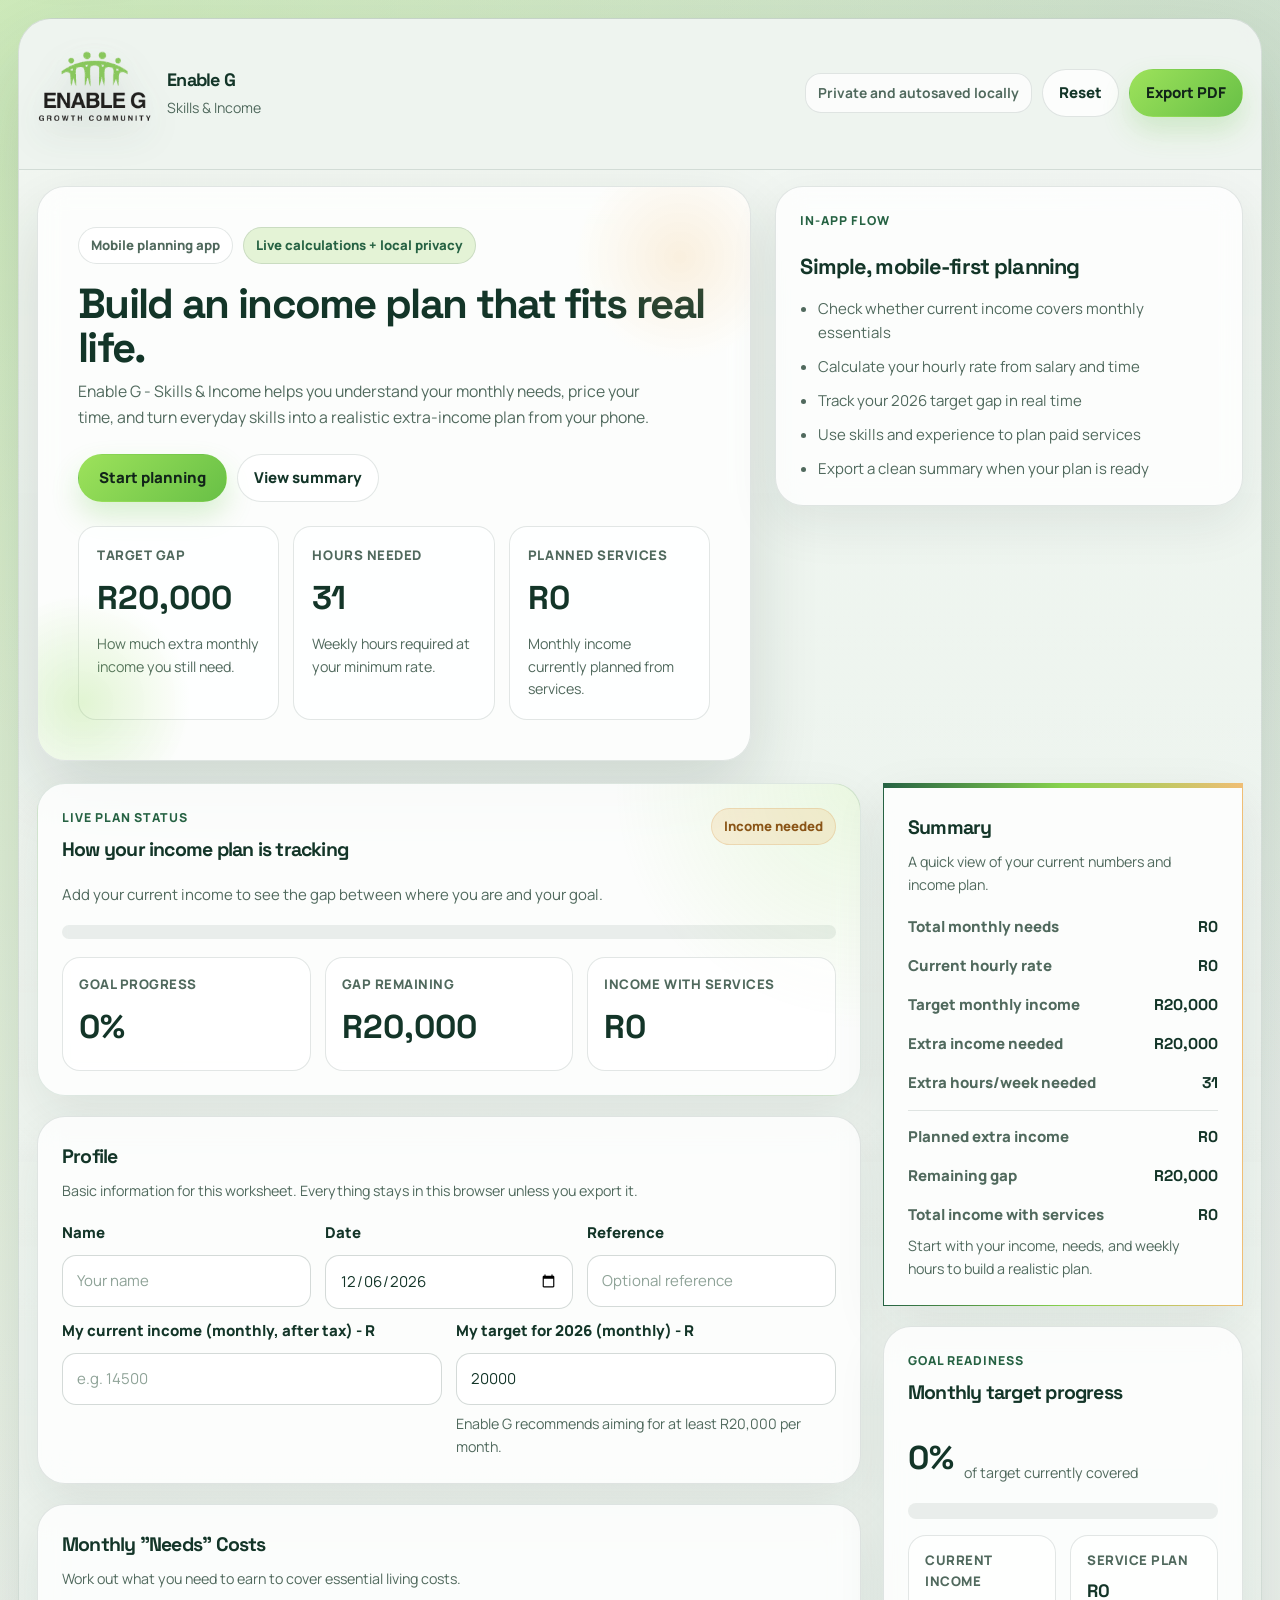
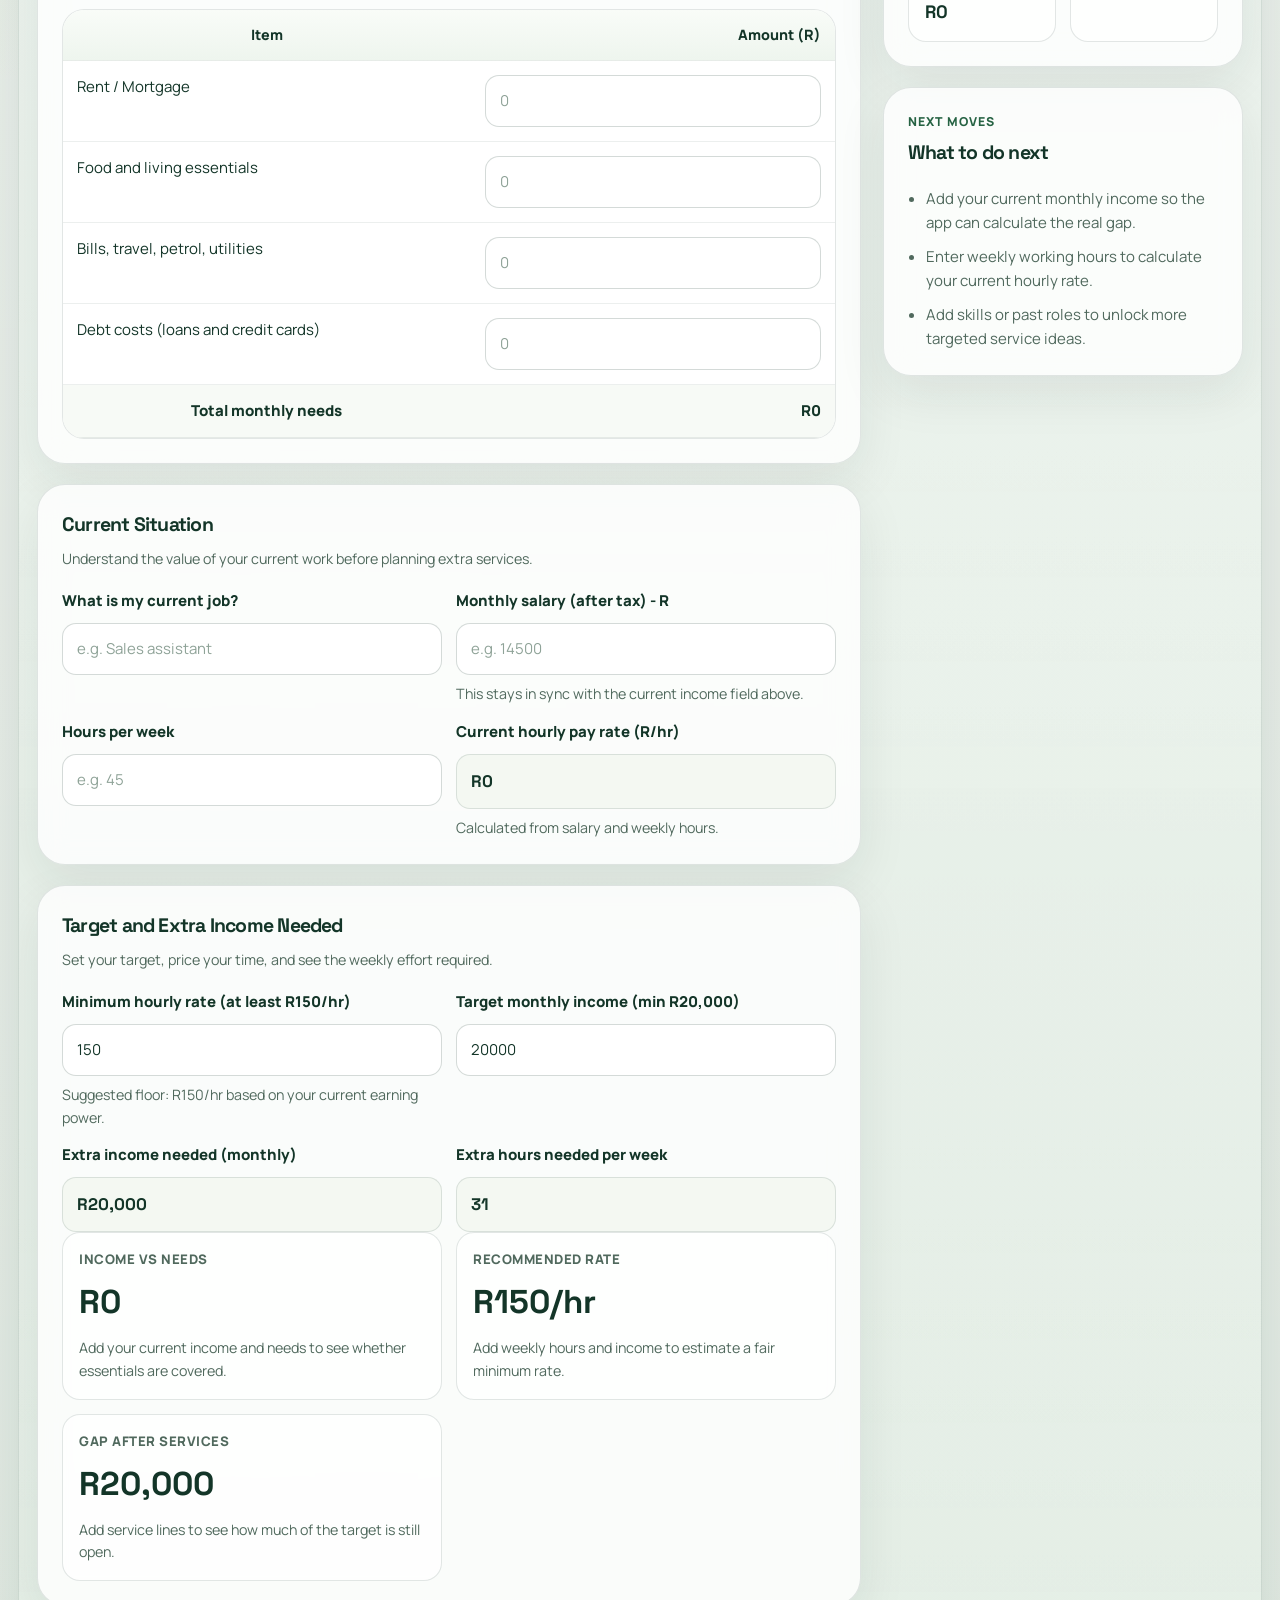
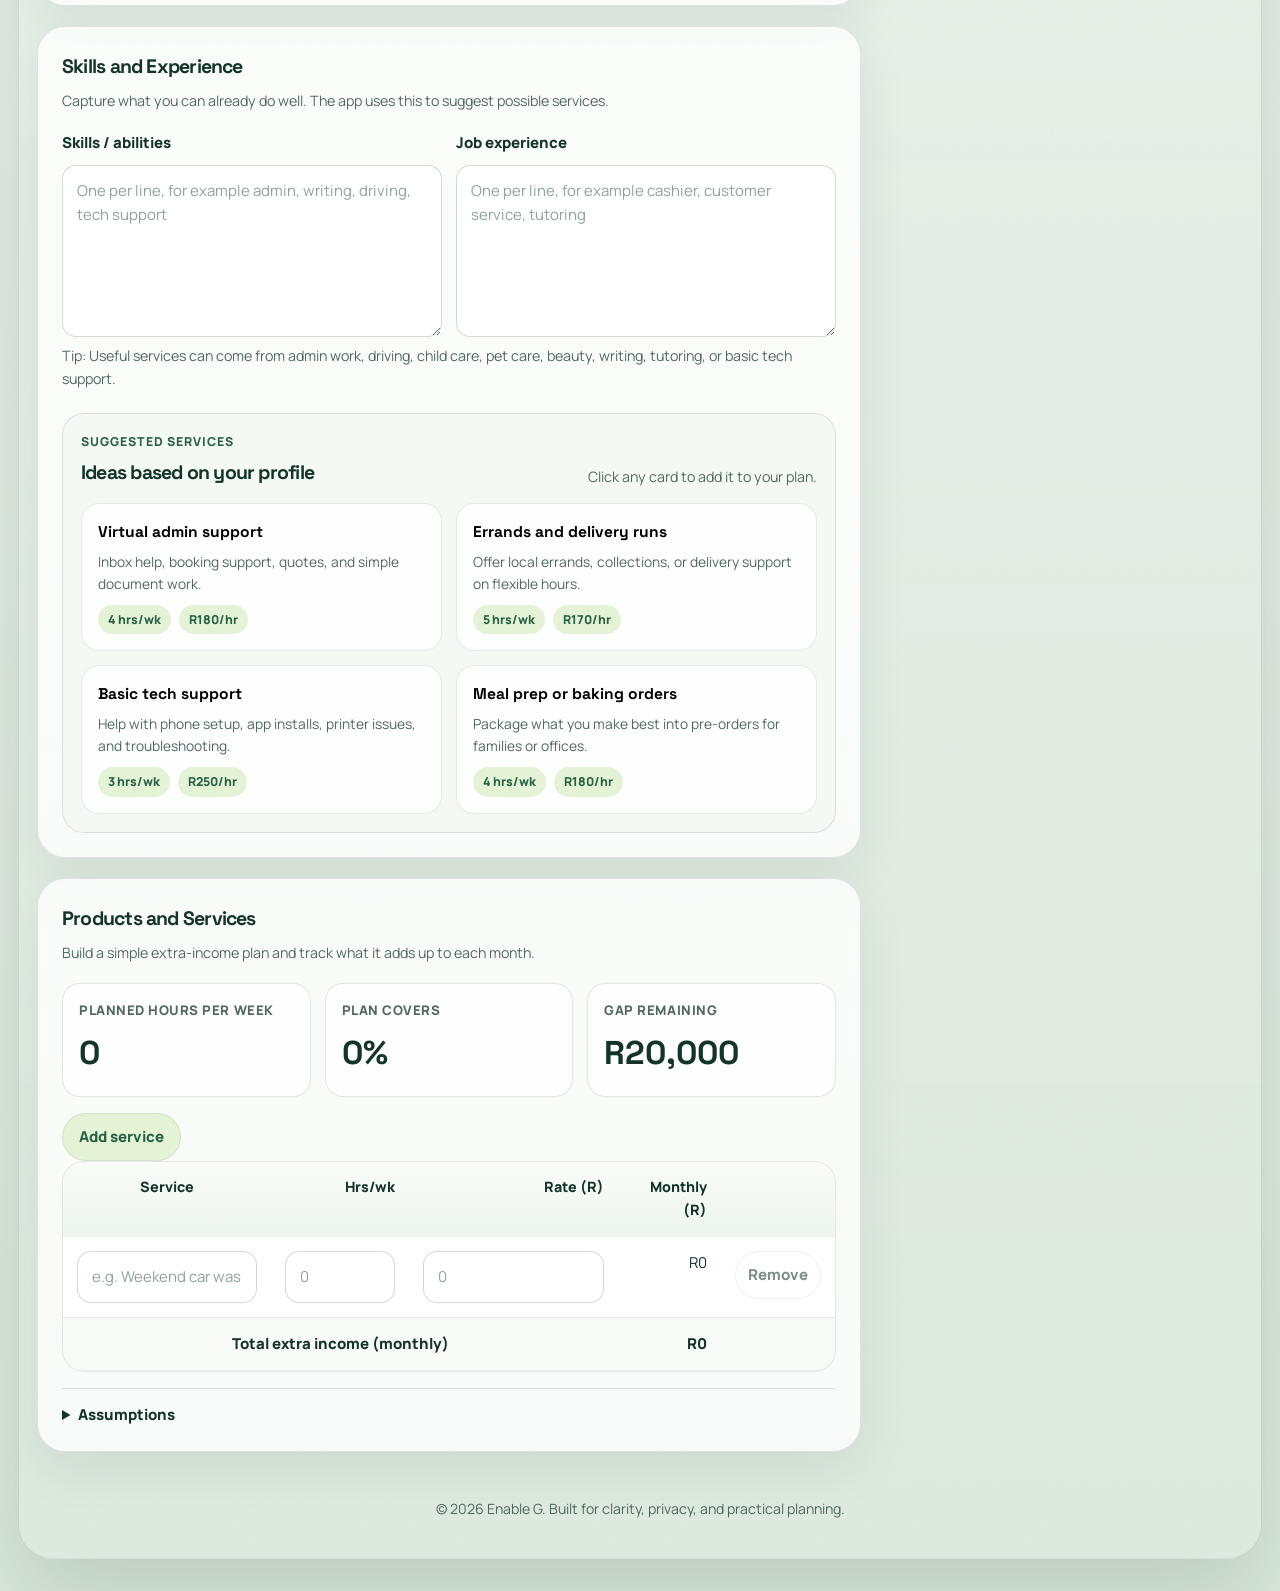
==== index.html @ 2ac9338a "Initial commit" ====
<!doctype html>
<html lang="en-ZA">
  <head>
    <meta charset="utf-8" />
    <meta
      name="viewport"
      content="width=device-width, initial-scale=1, viewport-fit=cover"
    />
    <title>Enable G | Skills & Income</title>
    <meta
      name="description"
      content="Map your monthly needs, price your time, and turn your skills into a practical income plan with Enable G."
    />
    <meta name="theme-color" content="#143928" />

    <link rel="preconnect" href="https://fonts.googleapis.com" />
    <link rel="preconnect" href="https://fonts.gstatic.com" crossorigin />
    <link
      href="https://fonts.googleapis.com/css2?family=Manrope:wght@400;500;600;700;800&family=Space+Grotesk:wght@500;700&display=swap"
      rel="stylesheet"
    />

    <link rel="stylesheet" href="styles.css" />
  </head>

  <body>
    <a class="skip-link" href="#main">Skip to content</a>

    <div class="app-shell">
      <header class="site-header" role="banner">
        <nav class="nav" aria-label="Primary">
          <div class="brand">
            <img
              class="brand-logo"
              src="assets/Logo.png"
              alt="Enable G logo"
              width="56"
              height="56"
              decoding="async"
            />

            <div class="brand-text">
              <div class="brand-name">Enable G</div>
              <div class="brand-tagline">Skills &amp; Income</div>
            </div>
          </div>

          <div class="nav-meta">
            <div class="nav-status" id="saveStatus">
              Private and autosaved locally
            </div>

            <div class="nav-actions">
              <button class="btn btn-ghost" type="button" id="btnReset">
                Reset
              </button>
              <button class="btn btn-primary" type="button" id="btnPrint">
                Export PDF
              </button>
            </div>
          </div>
        </nav>
      </header>

      <section class="hero" aria-labelledby="heroTitle">
        <div class="container">
          <div class="hero-inner">
            <div class="hero-card">
              <div class="hero-top">
                <span class="pill">Mobile planning app</span>
                <span class="pill pill-soft"
                  >Live calculations + local privacy</span
                >
              </div>

              <h1 id="heroTitle">Build an income plan that fits real life.</h1>
              <p class="hero-subtitle">
                Enable G - Skills &amp; Income helps you understand your monthly
                needs, price your time, and turn everyday skills into a
                realistic extra-income plan from your phone.
              </p>

              <div class="hero-actions">
                <a class="btn btn-primary btn-wide" href="#profileTitle">
                  Start planning
                </a>
                <a class="btn btn-ghost" href="#summaryTitle">View summary</a>
              </div>

              <div class="hero-stats" aria-label="Live plan summary">
                <article class="hero-stat">
                  <span class="stat-label">Target gap</span>
                  <output id="heroExtraIncome" class="stat-value">R0</output>
                  <p class="stat-note">
                    How much extra monthly income you still need.
                  </p>
                </article>

                <article class="hero-stat">
                  <span class="stat-label">Hours needed</span>
                  <output id="heroExtraHours" class="stat-value">0</output>
                  <p class="stat-note">
                    Weekly hours required at your minimum rate.
                  </p>
                </article>

                <article class="hero-stat">
                  <span class="stat-label">Planned services</span>
                  <output id="heroServices" class="stat-value">R0</output>
                  <p class="stat-note">
                    Monthly income currently planned from services.
                  </p>
                </article>
              </div>
            </div>

            <aside class="hero-side" aria-label="Enable G overview">
              <div class="side-card side-card-illustrated">
                <p class="eyebrow">In-app flow</p>
                <h2>Simple, mobile-first planning</h2>

                <ul class="side-list side-list-check">
                  <li>
                    Check whether current income covers monthly essentials
                  </li>
                  <li>Calculate your hourly rate from salary and time</li>
                  <li>Track your 2026 target gap in real time</li>
                  <li>Use skills and experience to plan paid services</li>
                  <li>Export a clean summary when your plan is ready</li>
                </ul>
              </div>
            </aside>
          </div>
        </div>
      </section>

      <main id="main" class="container">
        <div class="layout">
          <div class="content" aria-label="Calculator inputs">
            <section class="card status-card" aria-labelledby="planStatusTitle">
              <header class="card-header compact-header">
                <div>
                  <p class="eyebrow">Live plan status</p>
                  <h2 id="planStatusTitle">How your income plan is tracking</h2>
                </div>

                <span class="status-badge tone-neutral" id="planStatusBadge">
                  Setup needed
                </span>
              </header>

              <p class="status-copy" id="planStatusText">
                Add your income, target, and rate to unlock a full plan view.
              </p>

              <div class="meter" aria-hidden="true">
                <div class="meter-fill" id="goalMeterFill"></div>
              </div>

              <div class="status-grid">
                <article class="status-metric">
                  <span class="status-label">Goal progress</span>
                  <output id="goalProgressValue" class="status-value"
                    >0%</output
                  >
                </article>

                <article class="status-metric">
                  <span class="status-label">Gap remaining</span>
                  <output id="gapRemainingValue" class="status-value"
                    >R0</output
                  >
                </article>

                <article class="status-metric">
                  <span class="status-label">Income with services</span>
                  <output id="totalIncomeValue" class="status-value">R0</output>
                </article>
              </div>
            </section>

            <section class="card" aria-labelledby="profileTitle">
              <header class="card-header">
                <h2 id="profileTitle">Profile</h2>
                <p class="card-subtitle">
                  Basic information for this worksheet. Everything stays in this
                  browser unless you export it.
                </p>
              </header>

              <div class="grid-3">
                <div class="field">
                  <label for="name">Name</label>
                  <input
                    id="name"
                    name="name"
                    type="text"
                    autocomplete="name"
                    placeholder="Your name"
                  />
                </div>

                <div class="field">
                  <label for="date">Date</label>
                  <input id="date" name="date" type="date" />
                </div>

                <div class="field">
                  <label for="reference">Reference</label>
                  <input
                    id="reference"
                    name="reference"
                    type="text"
                    placeholder="Optional reference"
                  />
                </div>
              </div>

              <div class="grid-2">
                <div class="field">
                  <label for="currentMonthlyIncome">
                    My current income (monthly, after tax) - R
                  </label>
                  <input
                    id="currentMonthlyIncome"
                    name="currentMonthlyIncome"
                    type="number"
                    inputmode="decimal"
                    min="0"
                    step="1"
                    placeholder="e.g. 14500"
                  />
                </div>

                <div class="field">
                  <label for="targetMonthlyIncome">
                    My target for 2026 (monthly) - R
                  </label>
                  <input
                    id="targetMonthlyIncome"
                    name="targetMonthlyIncome"
                    type="number"
                    inputmode="decimal"
                    min="0"
                    step="1"
                    placeholder="20000"
                    value="20000"
                  />
                  <p class="hint" id="targetHint">
                    Enable G recommends aiming for at least R20,000 per month.
                  </p>
                </div>
              </div>
            </section>

            <section class="card" aria-labelledby="needsTitle">
              <header class="card-header">
                <h2 id="needsTitle">Monthly "Needs" Costs</h2>
                <p class="card-subtitle">
                  Work out what you need to earn to cover essential living
                  costs.
                </p>
              </header>

              <div
                class="table-wrap"
                role="region"
                aria-label="Needs costs table"
                tabindex="0"
              >
                <table class="data-table">
                  <thead>
                    <tr>
                      <th scope="col">Item</th>
                      <th scope="col" class="right">Amount (R)</th>
                    </tr>
                  </thead>

                  <tbody>
                    <tr>
                      <td>Rent / Mortgage</td>
                      <td class="right">
                        <input
                          id="needRent"
                          type="number"
                          inputmode="decimal"
                          min="0"
                          step="1"
                          placeholder="0"
                        />
                      </td>
                    </tr>
                    <tr>
                      <td>Food and living essentials</td>
                      <td class="right">
                        <input
                          id="needFood"
                          type="number"
                          inputmode="decimal"
                          min="0"
                          step="1"
                          placeholder="0"
                        />
                      </td>
                    </tr>
                    <tr>
                      <td>Bills, travel, petrol, utilities</td>
                      <td class="right">
                        <input
                          id="needBills"
                          type="number"
                          inputmode="decimal"
                          min="0"
                          step="1"
                          placeholder="0"
                        />
                      </td>
                    </tr>
                    <tr>
                      <td>Debt costs (loans and credit cards)</td>
                      <td class="right">
                        <input
                          id="needDebt"
                          type="number"
                          inputmode="decimal"
                          min="0"
                          step="1"
                          placeholder="0"
                        />
                      </td>
                    </tr>
                  </tbody>

                  <tfoot>
                    <tr>
                      <th scope="row">Total monthly needs</th>
                      <td class="right">
                        <output id="needsTotal" aria-live="polite">R0</output>
                      </td>
                    </tr>
                  </tfoot>
                </table>
              </div>
            </section>

            <section class="card" aria-labelledby="currentTitle">
              <header class="card-header">
                <h2 id="currentTitle">Current Situation</h2>
                <p class="card-subtitle">
                  Understand the value of your current work before planning
                  extra services.
                </p>
              </header>

              <div class="grid-2">
                <div class="field">
                  <label for="currentJob">What is my current job?</label>
                  <input
                    id="currentJob"
                    type="text"
                    placeholder="e.g. Sales assistant"
                  />
                </div>

                <div class="field">
                  <label for="salaryAfterTax"
                    >Monthly salary (after tax) - R</label
                  >
                  <input
                    id="salaryAfterTax"
                    type="number"
                    inputmode="decimal"
                    min="0"
                    step="1"
                    placeholder="e.g. 14500"
                  />
                  <p class="hint" id="incomeSyncHint">
                    This stays in sync with the current income field above.
                  </p>
                </div>

                <div class="field">
                  <label for="hoursPerWeek">Hours per week</label>
                  <input
                    id="hoursPerWeek"
                    type="number"
                    inputmode="decimal"
                    min="0"
                    max="100"
                    step="1"
                    placeholder="e.g. 45"
                  />
                </div>

                <div class="field">
                  <label>Current hourly pay rate (R/hr)</label>
                  <output
                    id="currentHourlyRate"
                    class="output"
                    aria-live="polite"
                  >
                    R0
                  </output>
                  <p class="hint">Calculated from salary and weekly hours.</p>
                </div>
              </div>
            </section>

            <section class="card" aria-labelledby="targetTitle">
              <header class="card-header">
                <h2 id="targetTitle">Target and Extra Income Needed</h2>
                <p class="card-subtitle">
                  Set your target, price your time, and see the weekly effort
                  required.
                </p>
              </header>

              <div class="grid-2">
                <div class="field">
                  <label for="minHourlyRate"
                    >Minimum hourly rate (at least R150/hr)</label
                  >
                  <input
                    id="minHourlyRate"
                    type="number"
                    inputmode="decimal"
                    min="0"
                    step="1"
                    placeholder="150"
                    value="150"
                  />
                  <p class="hint" id="minRateHint">
                    Guideline: do not price below R150/hr.
                  </p>
                </div>

                <div class="field">
                  <label for="targetMonthly"
                    >Target monthly income (min R20,000)</label
                  >
                  <input
                    id="targetMonthly"
                    type="number"
                    inputmode="decimal"
                    min="0"
                    step="1"
                    placeholder="20000"
                    value="20000"
                  />
                </div>

                <div class="field">
                  <label>Extra income needed (monthly)</label>
                  <output
                    id="extraIncomeNeeded"
                    class="output"
                    aria-live="polite"
                  >
                    R0
                  </output>
                </div>

                <div class="field">
                  <label>Extra hours needed per week</label>
                  <output
                    id="extraHoursPerWeek"
                    class="output"
                    aria-live="polite"
                  >
                    0
                  </output>
                </div>
              </div>

              <div class="insight-grid" aria-label="Planning insights">
                <article class="insight-card">
                  <span class="insight-label">Income vs needs</span>
                  <output id="needsCoverage" class="insight-value">R0</output>
                  <p class="insight-copy" id="needsCoverageText">
                    Add your current income and needs to see whether essentials
                    are covered.
                  </p>
                </article>

                <article class="insight-card">
                  <span class="insight-label">Recommended rate</span>
                  <output id="recommendedRate" class="insight-value"
                    >R150/hr</output
                  >
                  <p class="insight-copy" id="rateGuidanceText">
                    Your current hourly rate helps you choose a fair minimum.
                  </p>
                </article>

                <article class="insight-card">
                  <span class="insight-label">Gap after services</span>
                  <output id="remainingGapInline" class="insight-value"
                    >R0</output
                  >
                  <p class="insight-copy" id="remainingGapText">
                    Add service lines to see how much of the target is still
                    open.
                  </p>
                </article>
              </div>
            </section>

            <section class="card" aria-labelledby="skillsTitle">
              <header class="card-header">
                <h2 id="skillsTitle">Skills and Experience</h2>
                <p class="card-subtitle">
                  Capture what you can already do well. The app uses this to
                  suggest possible services.
                </p>
              </header>

              <div class="skills-grid">
                <div class="field">
                  <label for="skillsList">Skills / abilities</label>
                  <textarea
                    id="skillsList"
                    rows="6"
                    placeholder="One per line, for example admin, writing, driving, tech support"
                  ></textarea>
                </div>

                <div class="field">
                  <label for="experienceList">Job experience</label>
                  <textarea
                    id="experienceList"
                    rows="6"
                    placeholder="One per line, for example cashier, customer service, tutoring"
                  ></textarea>
                </div>
              </div>

              <p class="tip">
                Tip: Useful services can come from admin work, driving, child
                care, pet care, beauty, writing, tutoring, or basic tech
                support.
              </p>

              <div class="ideas-panel" aria-labelledby="ideasTitle">
                <div class="ideas-header">
                  <div>
                    <p class="eyebrow">Suggested services</p>
                    <h3 id="ideasTitle">Ideas based on your profile</h3>
                  </div>
                  <p class="hint">Click any card to add it to your plan.</p>
                </div>

                <div class="idea-grid" id="serviceIdeas"></div>
                <p class="empty-state" id="serviceIdeasEmpty">
                  Add a few skills or past roles to unlock tailored suggestions.
                </p>
              </div>
            </section>

            <section class="card" aria-labelledby="servicesTitle">
              <header class="card-header">
                <h2 id="servicesTitle">Products and Services</h2>
                <p class="card-subtitle">
                  Build a simple extra-income plan and track what it adds up to
                  each month.
                </p>
              </header>

              <div class="services-overview" aria-label="Services overview">
                <article class="service-summary">
                  <span class="service-summary-label"
                    >Planned hours per week</span
                  >
                  <output
                    id="servicesHoursPlanned"
                    class="service-summary-value"
                  >
                    0
                  </output>
                </article>

                <article class="service-summary">
                  <span class="service-summary-label">Plan covers</span>
                  <output id="servicesCoverage" class="service-summary-value">
                    0%
                  </output>
                </article>

                <article class="service-summary">
                  <span class="service-summary-label">Gap remaining</span>
                  <output id="remainingGap" class="service-summary-value">
                    R0
                  </output>
                </article>
              </div>

              <div class="card-actions">
                <button
                  class="btn btn-secondary"
                  type="button"
                  id="btnAddServiceRow"
                >
                  Add service
                </button>
              </div>

              <div
                class="table-wrap"
                role="region"
                aria-label="Services table"
                tabindex="0"
              >
                <table class="data-table" id="servicesTable">
                  <thead>
                    <tr>
                      <th scope="col">Service</th>
                      <th scope="col" class="right">Hrs/wk</th>
                      <th scope="col" class="right">Rate (R)</th>
                      <th scope="col" class="right">Monthly (R)</th>
                      <th scope="col" class="right">
                        <span class="sr-only">Actions</span>
                      </th>
                    </tr>
                  </thead>

                  <tbody id="servicesTbody">
                    <tr class="service-row" data-index="0">
                      <td>
                        <label class="sr-only" for="svcDesc0"
                          >Service description</label
                        >
                        <input
                          id="svcDesc0"
                          type="text"
                          placeholder="e.g. Weekend car wash service"
                        />
                      </td>
                      <td class="right">
                        <label class="sr-only" for="svcHours0"
                          >Hours per week</label
                        >
                        <input
                          id="svcHours0"
                          type="number"
                          inputmode="decimal"
                          min="0"
                          max="100"
                          step="1"
                          placeholder="0"
                        />
                      </td>
                      <td class="right">
                        <label class="sr-only" for="svcRate0"
                          >Hourly rate</label
                        >
                        <input
                          id="svcRate0"
                          type="number"
                          inputmode="decimal"
                          min="0"
                          step="1"
                          placeholder="0"
                        />
                      </td>
                      <td class="right">
                        <output id="svcMonthly0" aria-live="polite">R0</output>
                      </td>
                      <td class="right">
                        <button
                          class="btn btn-ghost btn-remove"
                          type="button"
                          data-action="remove-service"
                          disabled
                          aria-disabled="true"
                        >
                          Remove
                        </button>
                      </td>
                    </tr>
                  </tbody>

                  <tfoot>
                    <tr>
                      <th scope="row" colspan="3">
                        Total extra income (monthly)
                      </th>
                      <td class="right">
                        <output id="servicesTotal" aria-live="polite"
                          >R0</output
                        >
                      </td>
                      <td></td>
                    </tr>
                  </tfoot>
                </table>
              </div>

              <details class="assumptions">
                <summary>Assumptions</summary>
                <ul>
                  <li>Weeks per month: <strong>52 / 12</strong> (~4.33)</li>
                  <li>
                    Monthly totals use hours per week x rate x weeks per month.
                  </li>
                  <li>
                    The remaining gap updates against your target in real time.
                  </li>
                </ul>
              </details>
            </section>
          </div>

          <aside class="summary" aria-label="Summary">
            <section class="card summary-card" aria-labelledby="summaryTitle">
              <header class="card-header">
                <h2 id="summaryTitle">Summary</h2>
                <p class="card-subtitle">
                  A quick view of your current numbers and income plan.
                </p>
              </header>

              <dl class="summary-list">
                <div>
                  <dt>Total monthly needs</dt>
                  <dd><output id="sumNeeds">R0</output></dd>
                </div>
                <div>
                  <dt>Current hourly rate</dt>
                  <dd><output id="sumHourly">R0</output></dd>
                </div>
                <div>
                  <dt>Target monthly income</dt>
                  <dd><output id="sumTarget">R20,000</output></dd>
                </div>
                <div>
                  <dt>Extra income needed</dt>
                  <dd><output id="sumExtraIncome">R0</output></dd>
                </div>
                <div>
                  <dt>Extra hours/week needed</dt>
                  <dd><output id="sumExtraHours">0</output></dd>
                </div>
                <div class="divider" aria-hidden="true"></div>
                <div>
                  <dt>Planned extra income</dt>
                  <dd><output id="sumServices">R0</output></dd>
                </div>
                <div>
                  <dt>Remaining gap</dt>
                  <dd><output id="sumRemainingGap">R0</output></dd>
                </div>
                <div>
                  <dt>Total income with services</dt>
                  <dd><output id="sumIncomeWithServices">R0</output></dd>
                </div>
              </dl>

              <p class="summary-message" id="summaryPlanMessage">
                Start with your income, needs, and weekly hours to build a
                realistic plan.
              </p>
            </section>

            <section class="card progress-card" aria-labelledby="goalCardTitle">
              <header class="card-header">
                <p class="eyebrow">Goal readiness</p>
                <h2 id="goalCardTitle">Monthly target progress</h2>
              </header>

              <div class="progress-head">
                <output id="summaryGoalPercent" class="progress-percent"
                  >0%</output
                >
                <span class="progress-caption"
                  >of target currently covered</span
                >
              </div>

              <div class="meter meter-strong" aria-hidden="true">
                <div class="meter-fill" id="summaryGoalFill"></div>
              </div>

              <div class="progress-split">
                <div>
                  <span class="progress-label">Current income</span>
                  <output id="summaryCurrentIncome">R0</output>
                </div>
                <div>
                  <span class="progress-label">Service plan</span>
                  <output id="summaryServicePlan">R0</output>
                </div>
              </div>
            </section>

            <section class="card action-card" aria-labelledby="actionTitle">
              <header class="card-header">
                <p class="eyebrow">Next moves</p>
                <h2 id="actionTitle">What to do next</h2>
              </header>

              <ul class="action-list" id="nextStepsList">
                <li>Add your current monthly income and target.</li>
                <li>Enter your weekly hours to calculate your hourly rate.</li>
                <li>List your skills to unlock service suggestions.</li>
              </ul>
            </section>
          </aside>
        </div>
      </main>

      <footer class="site-footer">
        <p>
          &copy; <span id="year"></span> Enable G. Built for clarity, privacy,
          and practical planning.
        </p>
      </footer>
    </div>

    <script src="app.js"></script>
  </body>
</html>
---- styles.css ----
:root {
  --bg: #eef4ef;
  --bg-deep: #dce9de;
  --surface: rgba(255, 255, 255, 0.8);
  --surface-strong: #ffffff;
  --surface-muted: #f4f8f2;
  --ink: #133528;
  --ink-soft: #50695d;
  --accent: #87d34d;
  --accent-deep: #266243;
  --accent-soft: #e4f3d6;
  --gold: #f0be75;
  --danger: #b95a4c;
  --warning: #cf8130;
  --border: rgba(19, 53, 40, 0.12);
  --border-strong: rgba(19, 53, 40, 0.18);
  --shadow-soft: 0 18px 50px rgba(21, 44, 33, 0.08);
  --shadow-strong: 0 30px 70px rgba(21, 44, 33, 0.14);
  --radius-lg: 28px;
  --radius-md: 18px;
  --radius-sm: 14px;
  --focus: rgba(135, 211, 77, 0.34);
  --container: 100%;
  --gutter: 18px;
  --font-body: "Manrope", "Segoe UI", sans-serif;
  --font-display: "Space Grotesk", "Segoe UI", sans-serif;
}

*,
*::before,
*::after {
  box-sizing: border-box;
}

html {
  font-size: 15px;
  scroll-behavior: smooth;
}

body {
  margin: 0;
  min-height: 100vh;
  padding: 0 0 28px;
  font-family: var(--font-body);
  color: var(--ink);
  line-height: 1.6;
  background:
    radial-gradient(circle at top left, rgba(135, 211, 77, 0.34), transparent 34%),
    radial-gradient(circle at top right, rgba(36, 98, 67, 0.16), transparent 30%),
    linear-gradient(180deg, rgba(255, 255, 255, 0.5), rgba(255, 255, 255, 0)),
    linear-gradient(180deg, var(--bg) 0%, var(--bg-deep) 100%);
  text-rendering: optimizeLegibility;
  -webkit-font-smoothing: antialiased;
}

.app-shell {
  width: min(100%, 1280px);
  min-height: 100vh;
  margin-inline: auto;
  position: relative;
  display: flex;
  flex-direction: column;
  overflow: hidden;
  background:
    linear-gradient(180deg, rgba(255, 255, 255, 0.22), rgba(255, 255, 255, 0)),
    linear-gradient(180deg, rgba(238, 244, 239, 0.96), rgba(220, 233, 222, 0.98));
}

.app-shell > main {
  flex: 1 0 auto;
}

img {
  display: block;
  max-width: 100%;
}

input,
textarea,
button {
  font: inherit;
}

button,
a {
  -webkit-tap-highlight-color: transparent;
}

a {
  color: inherit;
}

table {
  width: 100%;
  border-collapse: collapse;
}

.sr-only {
  position: absolute;
  width: 1px;
  height: 1px;
  padding: 0;
  margin: -1px;
  overflow: hidden;
  clip: rect(0, 0, 0, 0);
  white-space: nowrap;
  border: 0;
}

.container {
  width: min(100%, var(--container));
  margin-inline: auto;
  padding-inline: var(--gutter);
}

.skip-link {
  position: absolute;
  left: 12px;
  top: 12px;
  z-index: 1000;
  transform: translateY(-240%);
  padding: 10px 14px;
  border-radius: 999px;
  background: var(--surface-strong);
  border: 1px solid var(--border);
  box-shadow: var(--shadow-soft);
}

.skip-link:focus {
  transform: translateY(0);
}

.site-header {
  position: sticky;
  top: 0;
  z-index: 30;
  backdrop-filter: blur(18px);
  background: rgba(238, 244, 239, 0.92);
  border-bottom: 1px solid var(--border);
}

.nav {
  width: 100%;
  margin-inline: auto;
  padding: 16px var(--gutter) 18px;
  display: flex;
  flex-direction: column;
  align-items: stretch;
  justify-content: flex-start;
  gap: 14px;
}

.brand,
.nav-meta,
.nav-actions,
.brand-text,
.layout,
.content,
.summary,
.card {
  min-width: 0;
}

.brand {
  display: flex;
  align-items: center;
  gap: 14px;
}

.brand-logo {
  width: 116px;
  height: auto;
  flex: 0 0 auto;
  object-fit: contain;
  background: transparent;
  border: 0;
  box-shadow: none;
  filter:
    drop-shadow(0 16px 18px rgba(19, 53, 40, 0.24))
    drop-shadow(0 0 12px rgba(255, 255, 255, 0.46));
}

.brand-text {
  display: grid;
  gap: 2px;
}

.brand-name,
h1,
h2,
h3 {
  font-family: var(--font-display);
  letter-spacing: -0.04em;
}

.brand-name {
  font-size: 1.2rem;
  font-weight: 700;
}

.brand-tagline {
  font-size: 0.94rem;
  color: var(--ink-soft);
}

.nav-meta {
  display: flex;
  flex-direction: column;
  align-items: stretch;
  gap: 10px;
}

.nav-status {
  padding: 8px 12px;
  width: 100%;
  border-radius: 16px;
  background: rgba(255, 255, 255, 0.78);
  border: 1px solid var(--border);
  color: var(--ink-soft);
  font-size: 0.92rem;
  font-weight: 700;
  text-align: center;
}

.nav-actions {
  display: grid;
  grid-template-columns: repeat(2, minmax(0, 1fr));
  gap: 10px;
  width: 100%;
}

.btn {
  display: inline-flex;
  align-items: center;
  justify-content: center;
  gap: 8px;
  min-height: 44px;
  padding: 11px 16px;
  border: 1px solid transparent;
  border-radius: 999px;
  cursor: pointer;
  text-decoration: none;
  font-weight: 800;
  transition:
    transform 160ms ease,
    box-shadow 160ms ease,
    background-color 160ms ease,
    border-color 160ms ease;
}

.btn:hover {
  transform: translateY(-1px);
}

.btn:active {
  transform: translateY(0);
}

.btn:disabled {
  cursor: not-allowed;
  opacity: 0.55;
  transform: none;
}

.btn-primary {
  color: #112419;
  background: linear-gradient(135deg, #9de25b 0%, #68c046 100%);
  box-shadow: 0 14px 28px rgba(104, 192, 70, 0.24);
}

.btn-ghost {
  color: var(--ink);
  background: rgba(255, 255, 255, 0.76);
  border-color: var(--border);
}

.btn-secondary {
  color: var(--accent-deep);
  background: var(--accent-soft);
  border-color: rgba(38, 98, 67, 0.1);
}

.btn-wide {
  padding-inline: 20px;
}

.btn-remove {
  min-height: 40px;
  padding-inline: 12px;
}

.btn:focus-visible,
input:focus-visible,
textarea:focus-visible,
.table-wrap:focus-visible,
details summary:focus-visible {
  outline: none;
  box-shadow: 0 0 0 4px var(--focus);
}

.hero {
  padding: 16px 0 8px;
}

.hero-inner {
  display: grid;
  gap: 24px;
}

.hero-card,
.side-card,
.card {
  border: 1px solid var(--border);
  background: var(--surface);
  backdrop-filter: blur(14px);
  border-radius: var(--radius-lg);
  box-shadow: var(--shadow-soft);
  animation: rise 540ms ease both;
}

.hero-card {
  position: relative;
  overflow: hidden;
  padding: clamp(24px, 4vw, 40px);
  box-shadow: var(--shadow-strong);
}

.hero-card::before,
.hero-card::after {
  content: "";
  position: absolute;
  inset: auto auto 0 0;
  width: 220px;
  height: 220px;
  border-radius: 50%;
  pointer-events: none;
}

.hero-card::before {
  transform: translate(-30%, 24%);
  background: radial-gradient(circle, rgba(135, 211, 77, 0.25), transparent 70%);
}

.hero-card::after {
  inset: -40px -40px auto auto;
  background: radial-gradient(circle, rgba(240, 190, 117, 0.22), transparent 68%);
}

.hero-top,
.hero-actions {
  display: flex;
  flex-direction: column;
  gap: 10px;
}

.pill {
  display: inline-flex;
  align-items: center;
  min-height: 34px;
  padding: 7px 12px;
  border-radius: 999px;
  font-size: 0.88rem;
  font-weight: 800;
  background: rgba(255, 255, 255, 0.74);
  color: var(--ink-soft);
  border: 1px solid var(--border);
}

.pill-soft {
  background: var(--accent-soft);
  color: var(--accent-deep);
}

h1 {
  margin: 18px 0 10px;
  font-size: clamp(1.9rem, 8vw, 2.8rem);
  line-height: 1.04;
}

.hero-subtitle {
  max-width: 58ch;
  margin: 0 0 24px;
  color: var(--ink-soft);
  font-size: 1.05rem;
}

.hero-stats {
  margin-top: 24px;
  display: grid;
  gap: 14px;
}

.hero-stat,
.status-metric,
.service-summary,
.insight-card {
  border-radius: var(--radius-md);
  border: 1px solid var(--border);
  background: rgba(255, 255, 255, 0.72);
}

.hero-stat {
  padding: 18px;
}

.stat-label,
.status-label,
.service-summary-label,
.insight-label,
.progress-label {
  display: block;
  color: var(--ink-soft);
  font-size: 0.88rem;
  font-weight: 800;
  text-transform: uppercase;
  letter-spacing: 0.04em;
}

.stat-value,
.status-value,
.service-summary-value,
.insight-value,
.progress-percent {
  display: block;
  margin-top: 6px;
  font-family: var(--font-display);
  font-size: clamp(1.5rem, 3.8vw, 2.2rem);
  font-weight: 700;
}

.stat-note,
.status-copy,
.insight-copy,
.summary-message,
.progress-caption,
.hint,
.tip,
.empty-state,
.card-subtitle,
.side-list,
.action-list,
.site-footer {
  color: var(--ink-soft);
}

.stat-note,
.insight-copy,
.summary-message,
.progress-caption,
.hint,
.tip,
.empty-state,
.card-subtitle {
  margin: 8px 0 0;
  font-size: 0.95rem;
}

.hero-side {
  display: grid;
}

.side-card {
  padding: 24px;
}

.side-card-illustrated {
  display: grid;
  gap: 18px;
}

.eyebrow {
  margin: 0 0 6px;
  color: var(--accent-deep);
  font-size: 0.82rem;
  font-weight: 900;
  text-transform: uppercase;
  letter-spacing: 0.08em;
}

.side-card h2 {
  margin: 0;
  font-size: 1.45rem;
  line-height: 1.1;
}

.side-list {
  margin: 0;
  padding-left: 18px;
}

.side-list li + li {
  margin-top: 10px;
}

.layout {
  display: grid;
  gap: 22px;
  padding: 14px 0 32px;
}

.content {
  display: grid;
  gap: 20px;
}

.card {
  padding: 22px 18px;
}

.card-header {
  margin-bottom: 18px;
}

.compact-header {
  display: flex;
  align-items: start;
  justify-content: space-between;
  gap: 12px;
}

.card-header h2,
.ideas-header h3 {
  margin: 0;
  font-size: 1.3rem;
}

.status-card {
  border-color: rgba(38, 98, 67, 0.14);
  background:
    radial-gradient(circle at top right, rgba(135, 211, 77, 0.16), transparent 28%),
    rgba(255, 255, 255, 0.82);
}

.status-badge {
  display: inline-flex;
  align-items: center;
  justify-content: center;
  min-height: 36px;
  padding: 7px 12px;
  border-radius: 999px;
  font-size: 0.88rem;
  font-weight: 900;
  border: 1px solid transparent;
  white-space: nowrap;
}

.tone-neutral {
  color: var(--ink-soft);
  background: rgba(255, 255, 255, 0.72);
  border-color: var(--border);
}

.tone-warning {
  color: #8a5517;
  background: rgba(240, 190, 117, 0.24);
  border-color: rgba(207, 129, 48, 0.2);
}

.tone-danger {
  color: #8b4036;
  background: rgba(185, 90, 76, 0.16);
  border-color: rgba(185, 90, 76, 0.22);
}

.tone-success {
  color: #1f593d;
  background: rgba(135, 211, 77, 0.18);
  border-color: rgba(38, 98, 67, 0.18);
}

.meter {
  width: 100%;
  height: 14px;
  overflow: hidden;
  margin-top: 18px;
  border-radius: 999px;
  background: rgba(19, 53, 40, 0.08);
}

.meter-strong {
  height: 16px;
}

.meter-fill {
  width: 0;
  height: 100%;
  border-radius: inherit;
  background: linear-gradient(90deg, var(--accent-deep), var(--accent));
  transition: width 220ms ease;
}

.status-grid,
.grid-2,
.grid-3,
.skills-grid,
.insight-grid,
.services-overview,
.progress-split {
  display: grid;
  gap: 14px;
}

.grid-3 + .grid-2,
.grid-2 + .grid-2,
.grid-2 + .grid-3,
.grid-3 + .grid-3,
.grid-2 + .skills-grid,
.skills-grid + .grid-2 {
  margin-top: 10px;
}

.status-grid {
  margin-top: 18px;
}

.status-metric,
.service-summary,
.insight-card {
  padding: 16px;
}

.field {
  display: grid;
  align-content: start;
}

.field label {
  display: inline-block;
  margin-bottom: 10px;
  font-weight: 800;
}

input[type="text"],
input[type="date"],
input[type="number"],
textarea {
  width: 100%;
  min-width: 0;
  padding: 13px 14px;
  color: var(--ink);
  background: rgba(255, 255, 255, 0.92);
  border: 1px solid var(--border-strong);
  border-radius: var(--radius-sm);
  transition:
    border-color 160ms ease,
    box-shadow 160ms ease,
    transform 160ms ease,
    background-color 160ms ease;
}

input::placeholder,
textarea::placeholder {
  color: #8fa398;
}

input:hover,
textarea:hover {
  border-color: rgba(38, 98, 67, 0.24);
}

input:focus,
textarea:focus {
  transform: translateY(-1px);
  border-color: rgba(38, 98, 67, 0.34);
}

.input-warning {
  border-color: rgba(207, 129, 48, 0.55);
  background: rgba(255, 249, 241, 0.96);
}

textarea {
  min-height: 160px;
  resize: vertical;
}

.output {
  display: block;
  width: 100%;
  min-height: 52px;
  padding: 13px 14px;
  border-radius: var(--radius-sm);
  background: var(--surface-muted);
  border: 1px solid var(--border);
  font-family: var(--font-display);
  font-size: 1.12rem;
  font-weight: 700;
}

.table-wrap {
  overflow-x: auto;
  border-radius: 22px;
  border: 1px solid var(--border);
  background: var(--surface-strong);
}

.table-wrap::-webkit-scrollbar {
  height: 10px;
}

.table-wrap::-webkit-scrollbar-thumb {
  border-radius: 999px;
  background: rgba(19, 53, 40, 0.18);
}

.data-table {
  min-width: 620px;
}

.data-table th,
.data-table td {
  padding: 14px;
  border-bottom: 1px solid rgba(19, 53, 40, 0.08);
  vertical-align: top;
}

.data-table thead th {
  background: linear-gradient(180deg, #f9fcf8, #eef5ee);
  font-size: 0.95rem;
  font-weight: 900;
}

.data-table tfoot td,
.data-table tfoot th {
  background: #f7faf6;
  font-weight: 900;
}

.data-table input {
  min-width: 110px;
}

.right {
  text-align: right;
}

.ideas-panel {
  margin-top: 22px;
  padding: 18px;
  border-radius: 22px;
  border: 1px solid var(--border);
  background: rgba(244, 248, 242, 0.86);
}

.ideas-header {
  display: flex;
  align-items: end;
  justify-content: space-between;
  gap: 12px;
  flex-wrap: wrap;
  margin-bottom: 14px;
}

.idea-grid {
  display: grid;
  gap: 14px;
}

.idea-card {
  width: 100%;
  padding: 16px;
  text-align: left;
  border-radius: 18px;
  border: 1px solid rgba(38, 98, 67, 0.12);
  background: rgba(255, 255, 255, 0.88);
  cursor: pointer;
  transition:
    transform 160ms ease,
    box-shadow 160ms ease,
    border-color 160ms ease;
}

.idea-card:hover {
  transform: translateY(-2px);
  border-color: rgba(38, 98, 67, 0.28);
  box-shadow: 0 16px 28px rgba(21, 44, 33, 0.08);
}

.idea-card h4 {
  margin: 0 0 6px;
  font-family: var(--font-display);
  font-size: 1.04rem;
}

.idea-card p {
  margin: 0;
  color: var(--ink-soft);
  font-size: 0.92rem;
}

.idea-meta {
  display: flex;
  gap: 8px;
  flex-wrap: wrap;
  margin-top: 10px;
}

.idea-chip {
  display: inline-flex;
  align-items: center;
  min-height: 28px;
  padding: 5px 10px;
  border-radius: 999px;
  background: var(--accent-soft);
  color: var(--accent-deep);
  font-size: 0.82rem;
  font-weight: 800;
}

.empty-state {
  display: none;
}

.services-overview {
  margin-bottom: 16px;
}

.assumptions {
  margin-top: 16px;
  padding-top: 14px;
  border-top: 1px solid var(--border);
}

.assumptions summary {
  cursor: pointer;
  font-weight: 900;
}

.summary {
  display: grid;
  gap: 20px;
}

.summary-card {
  border-radius: 0;
  border-top: 5px solid transparent;
  border-image: linear-gradient(90deg, var(--accent-deep), var(--accent), var(--gold)) 1;
}

.summary-list {
  display: grid;
  gap: 14px;
  margin: 0;
  padding: 0;
}

.summary-list > div {
  display: flex;
  align-items: baseline;
  justify-content: space-between;
  gap: 16px;
}

.summary-list dt {
  color: var(--ink-soft);
  font-weight: 800;
}

.summary-list dd {
  margin: 0;
  font-family: var(--font-display);
  font-size: 1.04rem;
  font-weight: 700;
}

.divider {
  height: 1px;
  background: var(--border);
}

.progress-head {
  display: flex;
  align-items: end;
  gap: 10px;
  flex-wrap: wrap;
}

.progress-caption {
  margin: 0;
}

.progress-split {
  margin-top: 16px;
}

.progress-split div {
  padding: 14px 16px;
  border-radius: 18px;
  border: 1px solid var(--border);
  background: rgba(255, 255, 255, 0.74);
}

.progress-split output {
  display: block;
  margin-top: 6px;
  font-family: var(--font-display);
  font-size: 1.2rem;
  font-weight: 700;
}

.action-list {
  margin: 0;
  padding-left: 18px;
}

.action-list li + li {
  margin-top: 10px;
}

.site-footer {
  margin-top: auto;
  padding: 0 18px 24px;
  text-align: center;
  font-size: 0.94rem;
}

@media (min-width: 700px) {
  body {
    padding: 18px 18px 32px;
  }

  .app-shell {
    border-radius: 34px;
    border: 1px solid rgba(19, 53, 40, 0.12);
    box-shadow: 0 38px 90px rgba(21, 44, 33, 0.16);
  }

  .site-header {
    border-radius: 34px 34px 0 0;
  }

  .nav {
    flex-direction: row;
    align-items: center;
    justify-content: space-between;
  }

  .nav-meta {
    flex-direction: row;
    align-items: center;
    justify-content: flex-end;
    flex-wrap: wrap;
  }

  .nav-status {
    width: auto;
    text-align: left;
  }

  .nav-actions {
    width: auto;
    display: flex;
    align-items: center;
  }

  .hero-top,
  .hero-actions {
    flex-direction: row;
    flex-wrap: wrap;
  }

  .hero-stats,
  .status-grid,
  .services-overview {
    grid-template-columns: repeat(3, minmax(0, 1fr));
  }

  .grid-2,
  .skills-grid,
  .insight-grid,
  .progress-split,
  .idea-grid {
    grid-template-columns: repeat(2, minmax(0, 1fr));
  }

  .card {
    padding: 24px;
  }

  .site-footer {
    padding-inline: 24px;
  }
}

@media (min-width: 1040px) {
  .hero-inner {
    grid-template-columns: minmax(0, 1.1fr) minmax(320px, 0.72fr);
    align-items: start;
  }

  .layout {
    grid-template-columns: minmax(0, 1fr) 360px;
    align-items: start;
  }

  .summary {
    position: sticky;
    top: 96px;
  }

  .grid-3 {
    grid-template-columns: repeat(3, minmax(0, 1fr));
  }
}

@media print {
  body {
    padding: 0;
    background: #ffffff;
  }

  .app-shell {
    width: 100%;
    min-height: auto;
    border: 0;
    border-radius: 0;
    box-shadow: none;
    background: #ffffff;
  }

  .site-header,
  .hero,
  .card-actions,
  .nav-status,
  .assumptions,
  .ideas-panel,
  .skip-link {
    display: none !important;
  }

  .layout {
    grid-template-columns: 1fr;
  }

  .summary {
    position: static;
  }

  .card,
  .hero-card,
  .side-card {
    background: #ffffff;
    box-shadow: none;
    border-color: #d7ddd8;
    animation: none;
    break-inside: avoid;
  }

  .table-wrap {
    overflow: visible;
  }
}

@keyframes rise {
  from {
    opacity: 0;
    transform: translateY(12px);
  }

  to {
    opacity: 1;
    transform: translateY(0);
  }
}
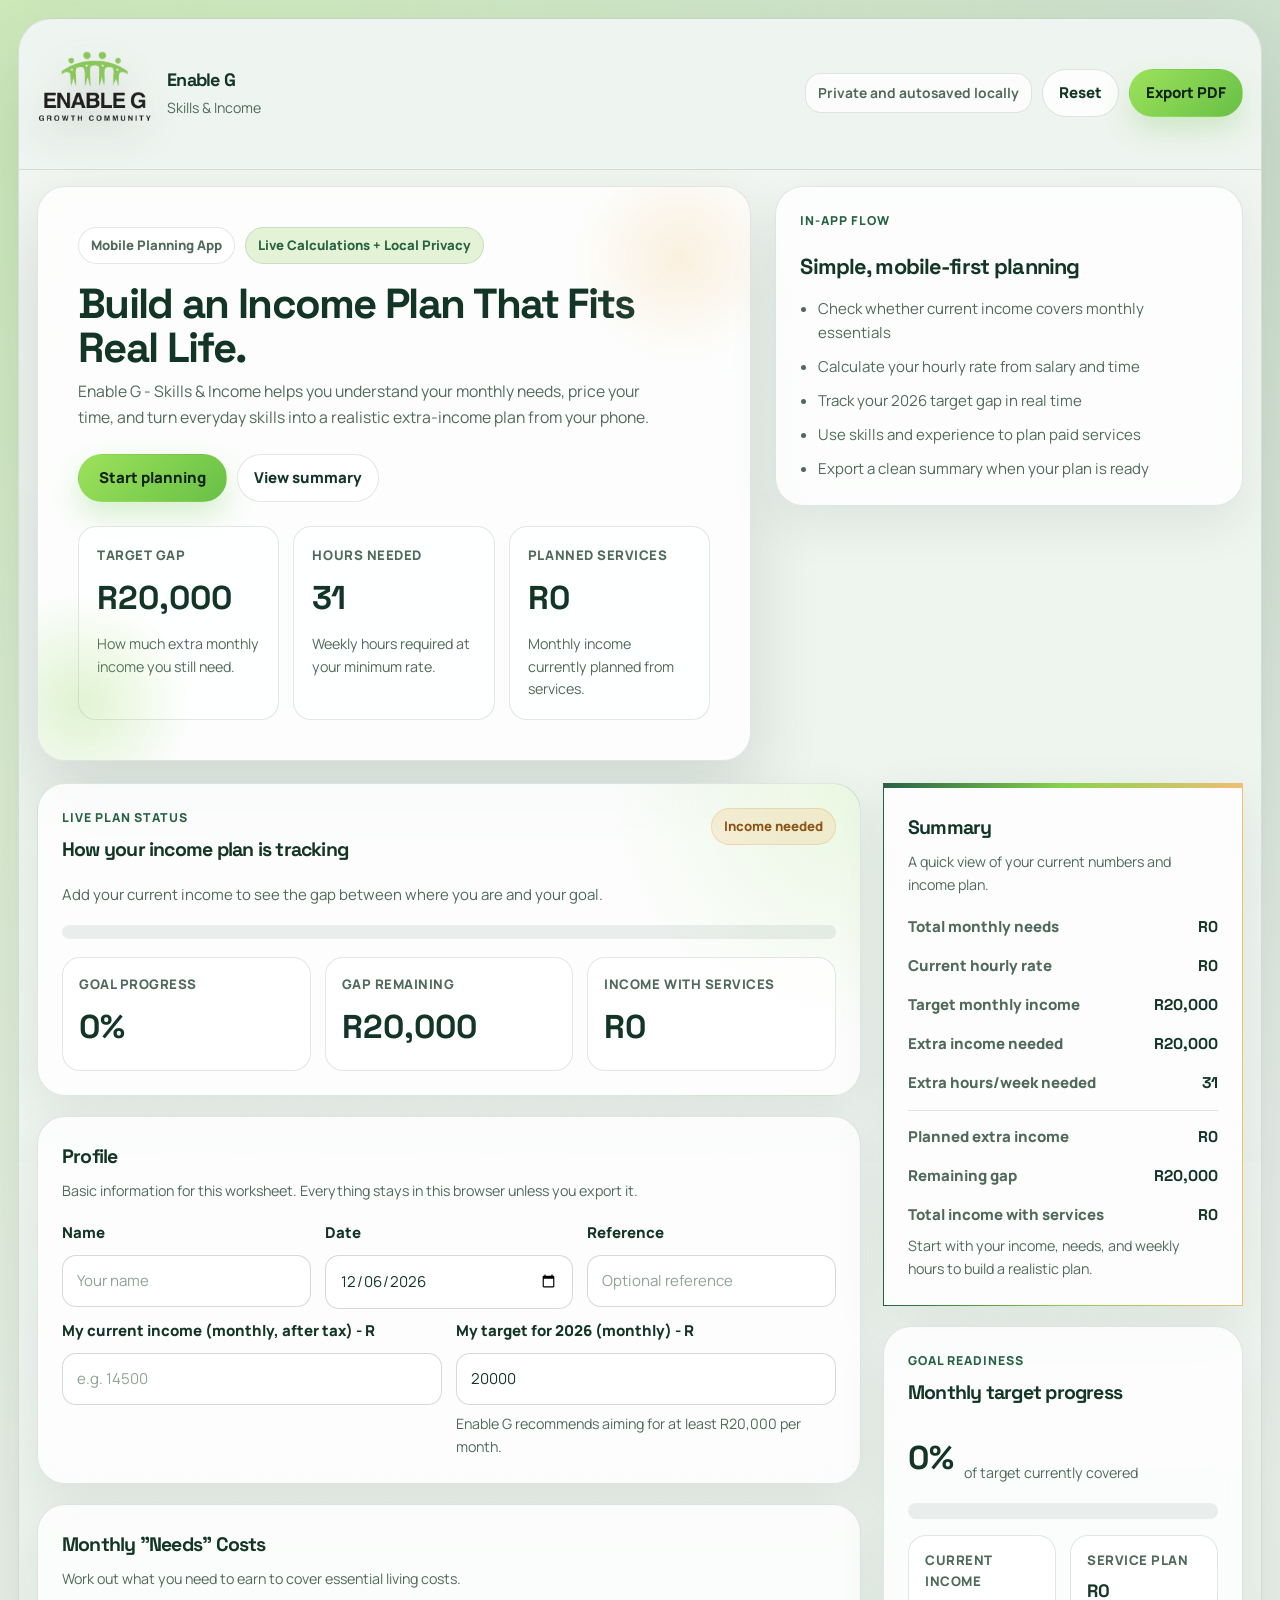
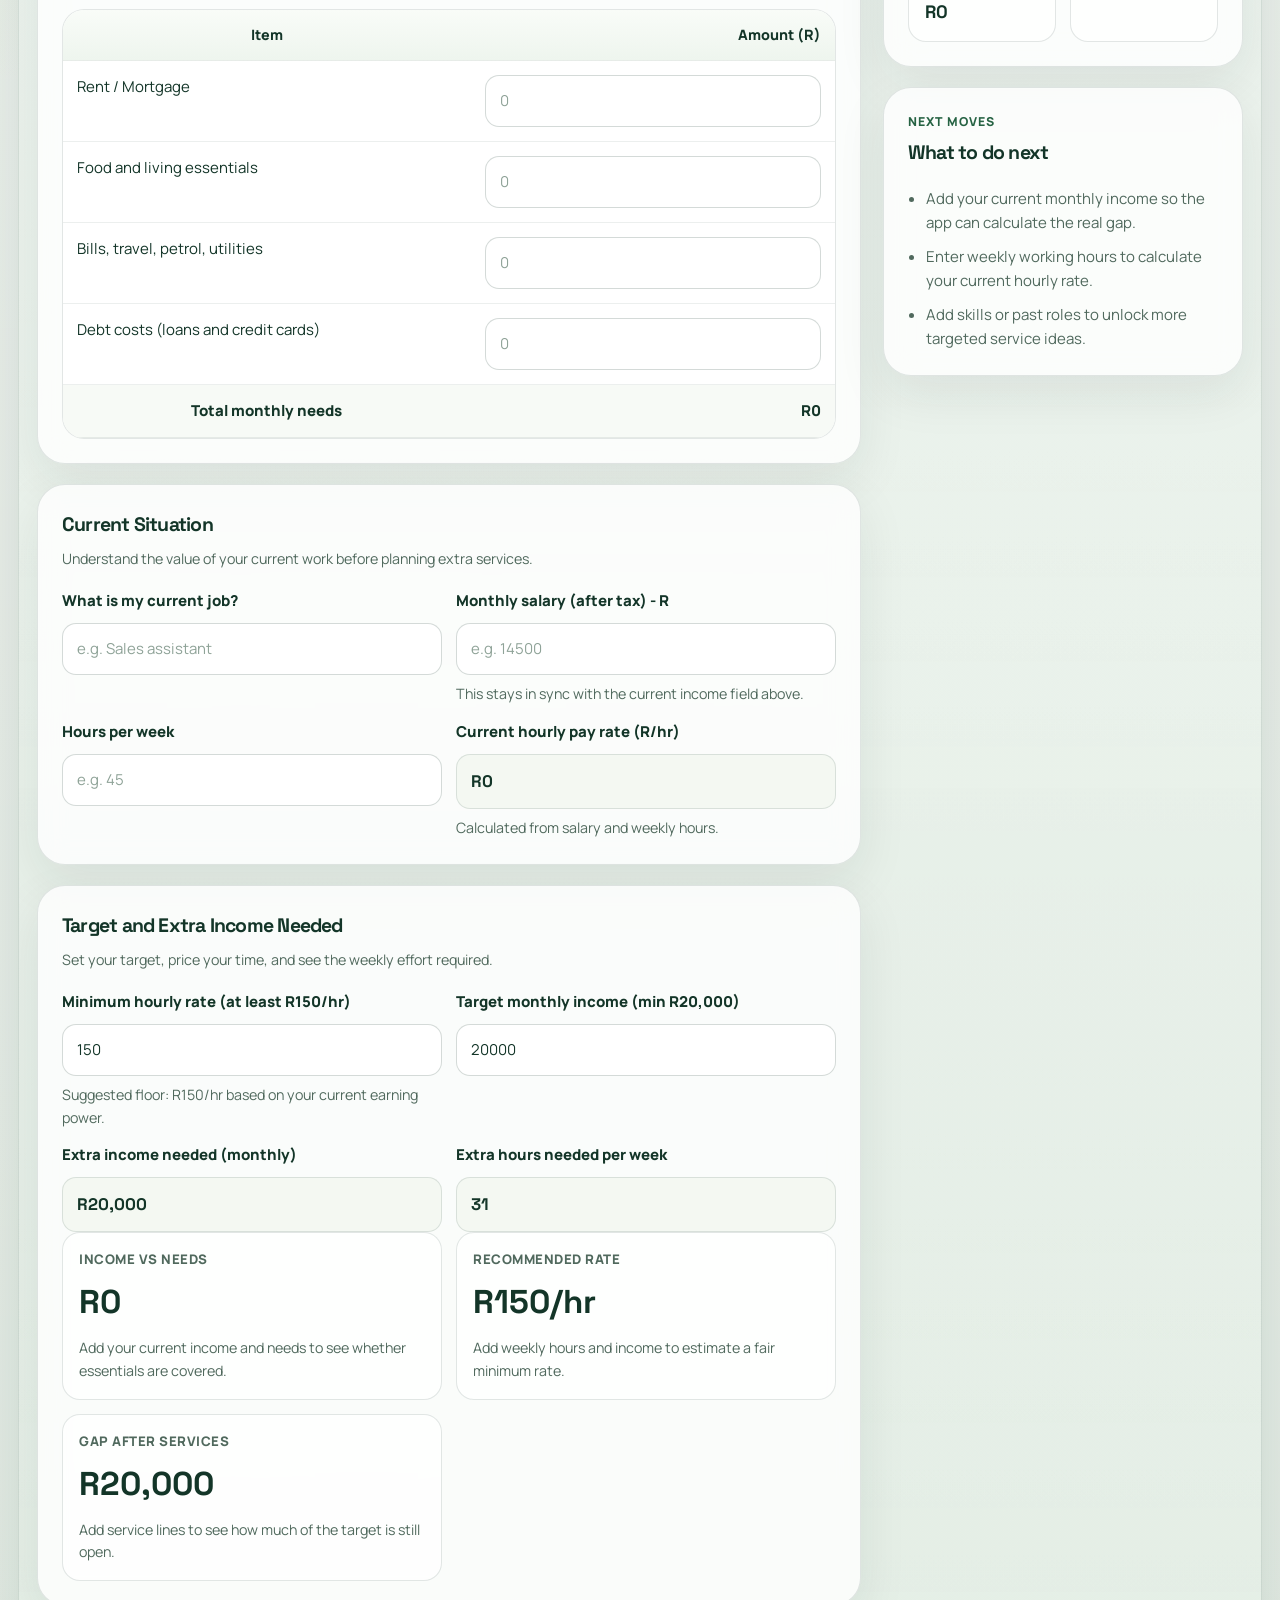
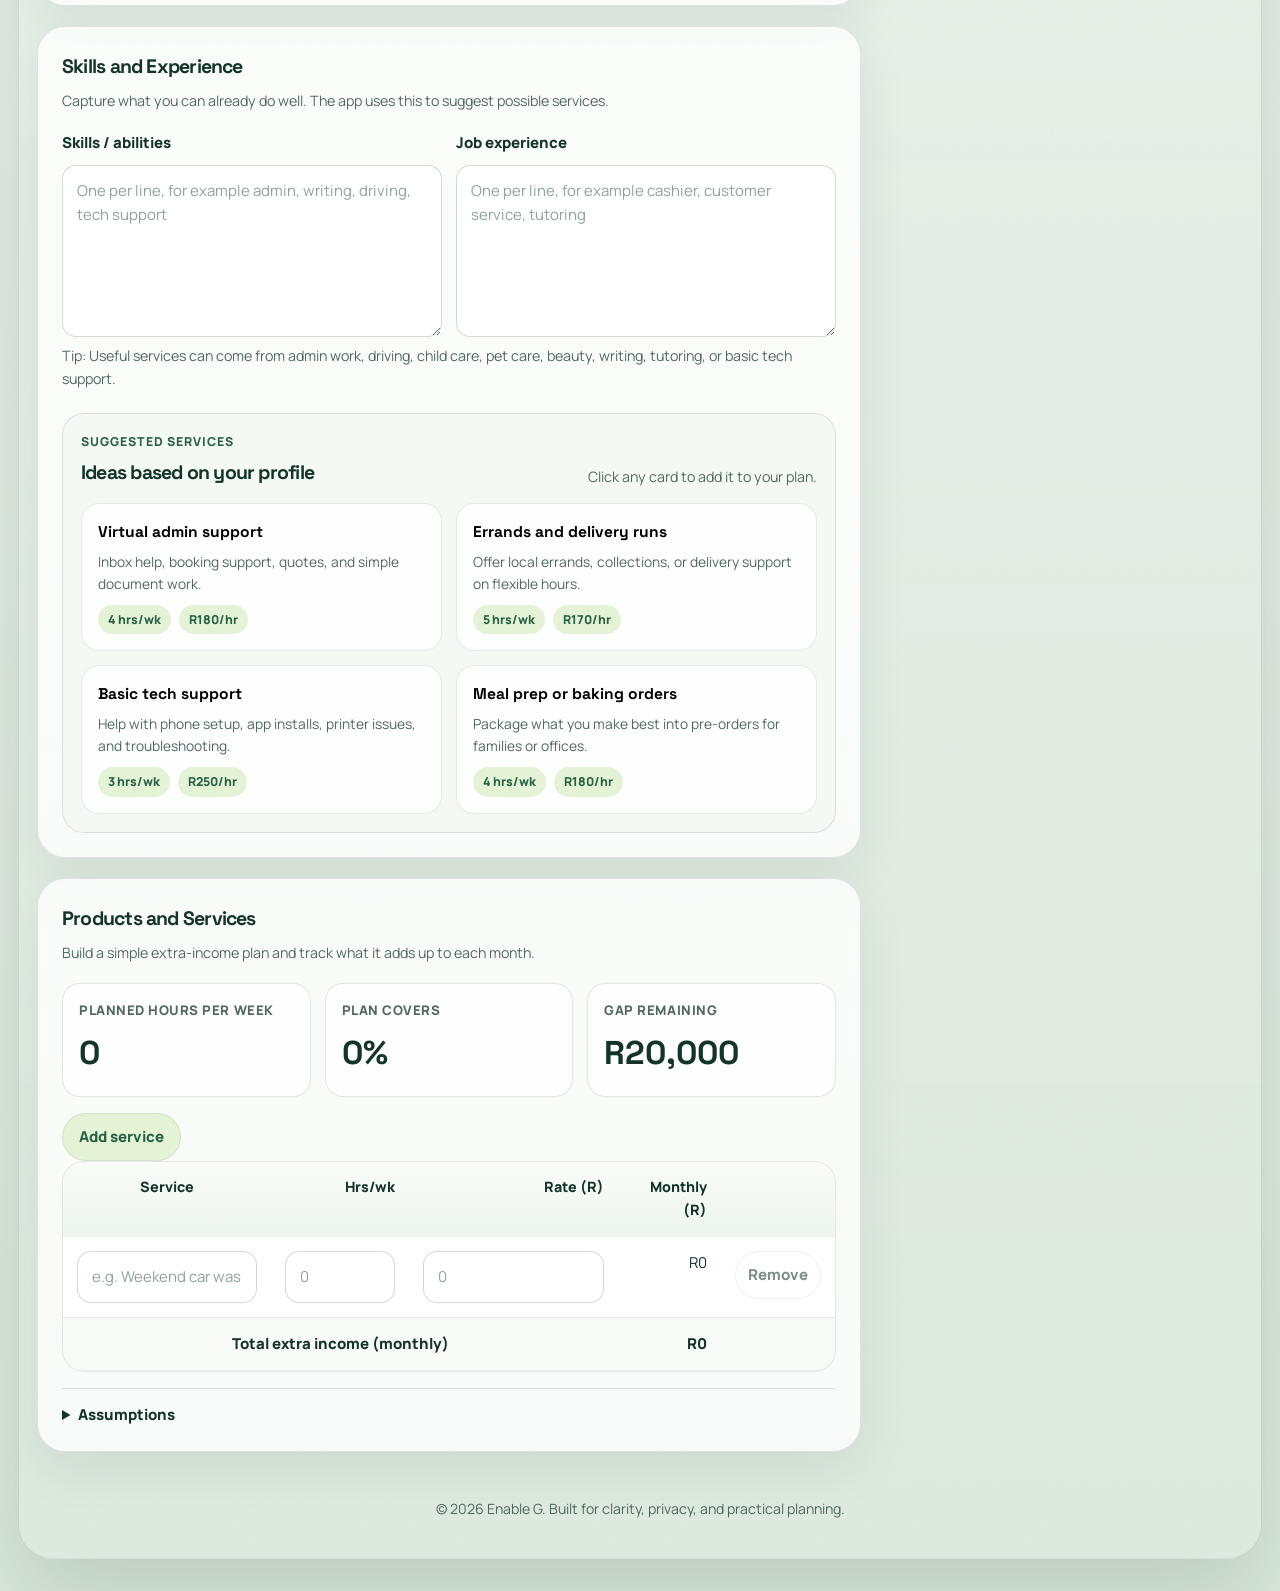
==== commit 31036b2a: "Updated some capital letters" ====
--- a/index.html
+++ b/index.html
@@ -67,13 +67,13 @@
           <div class="hero-inner">
             <div class="hero-card">
               <div class="hero-top">
-                <span class="pill">Mobile planning app</span>
+                <span class="pill">Mobile Planning App</span>
                 <span class="pill pill-soft"
-                  >Live calculations + local privacy</span
+                  >Live Calculations + Local Privacy</span
                 >
               </div>
 
-              <h1 id="heroTitle">Build an income plan that fits real life.</h1>
+              <h1 id="heroTitle">Build an Income Plan That Fits Real Life.</h1>
               <p class="hero-subtitle">
                 Enable G - Skills &amp; Income helps you understand your monthly
                 needs, price your time, and turn everyday skills into a
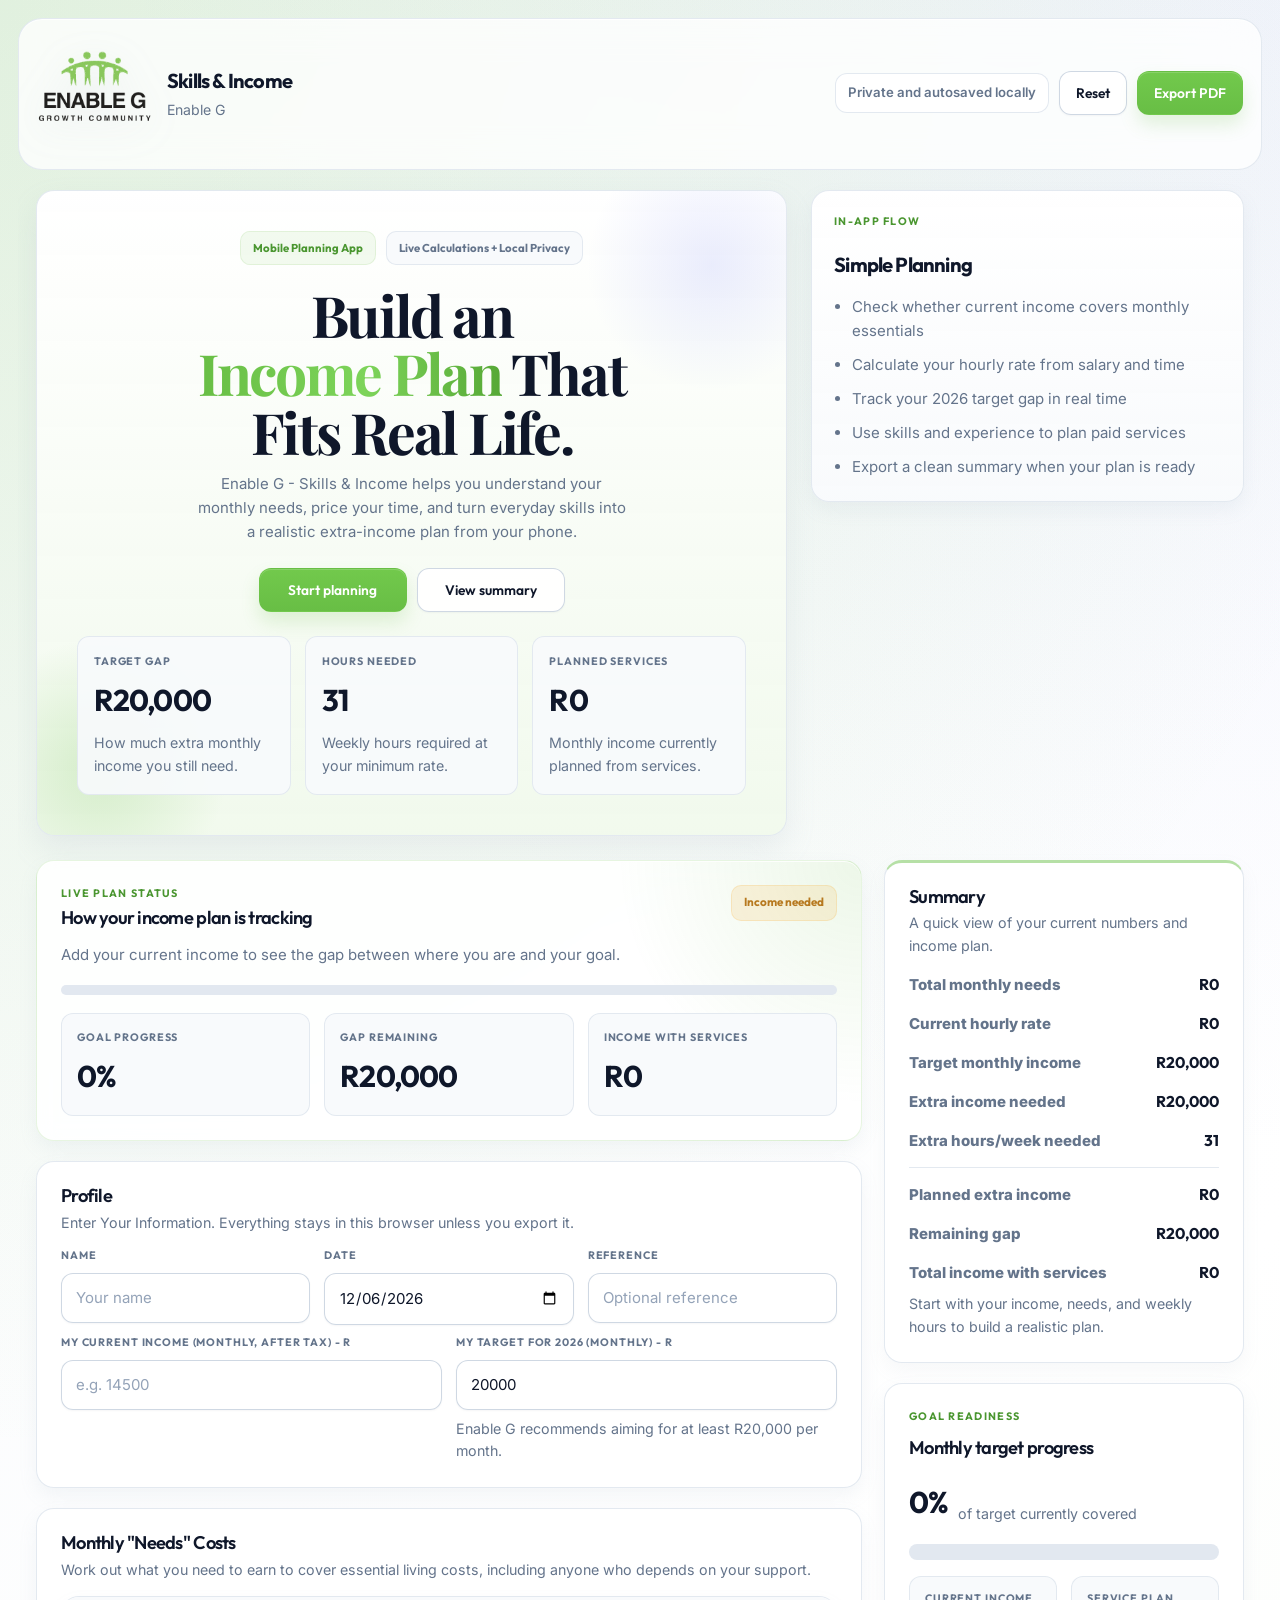
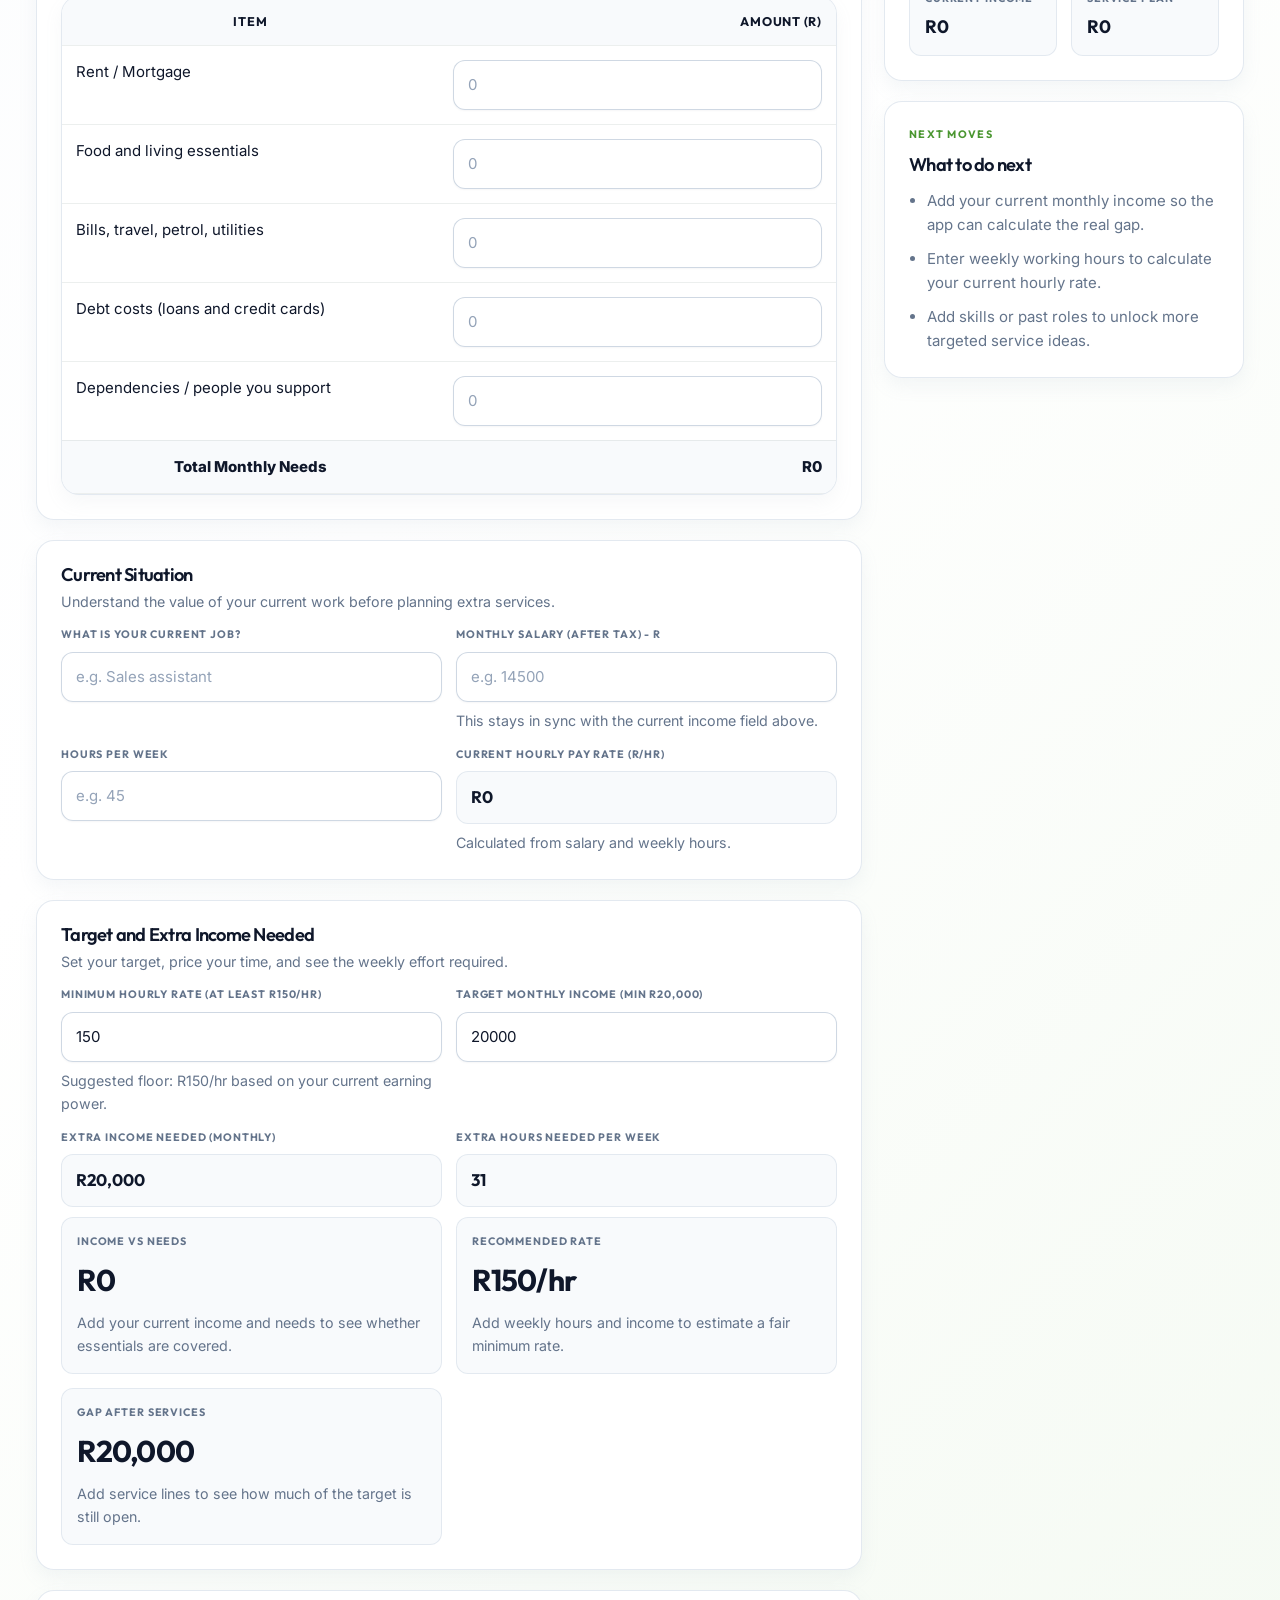
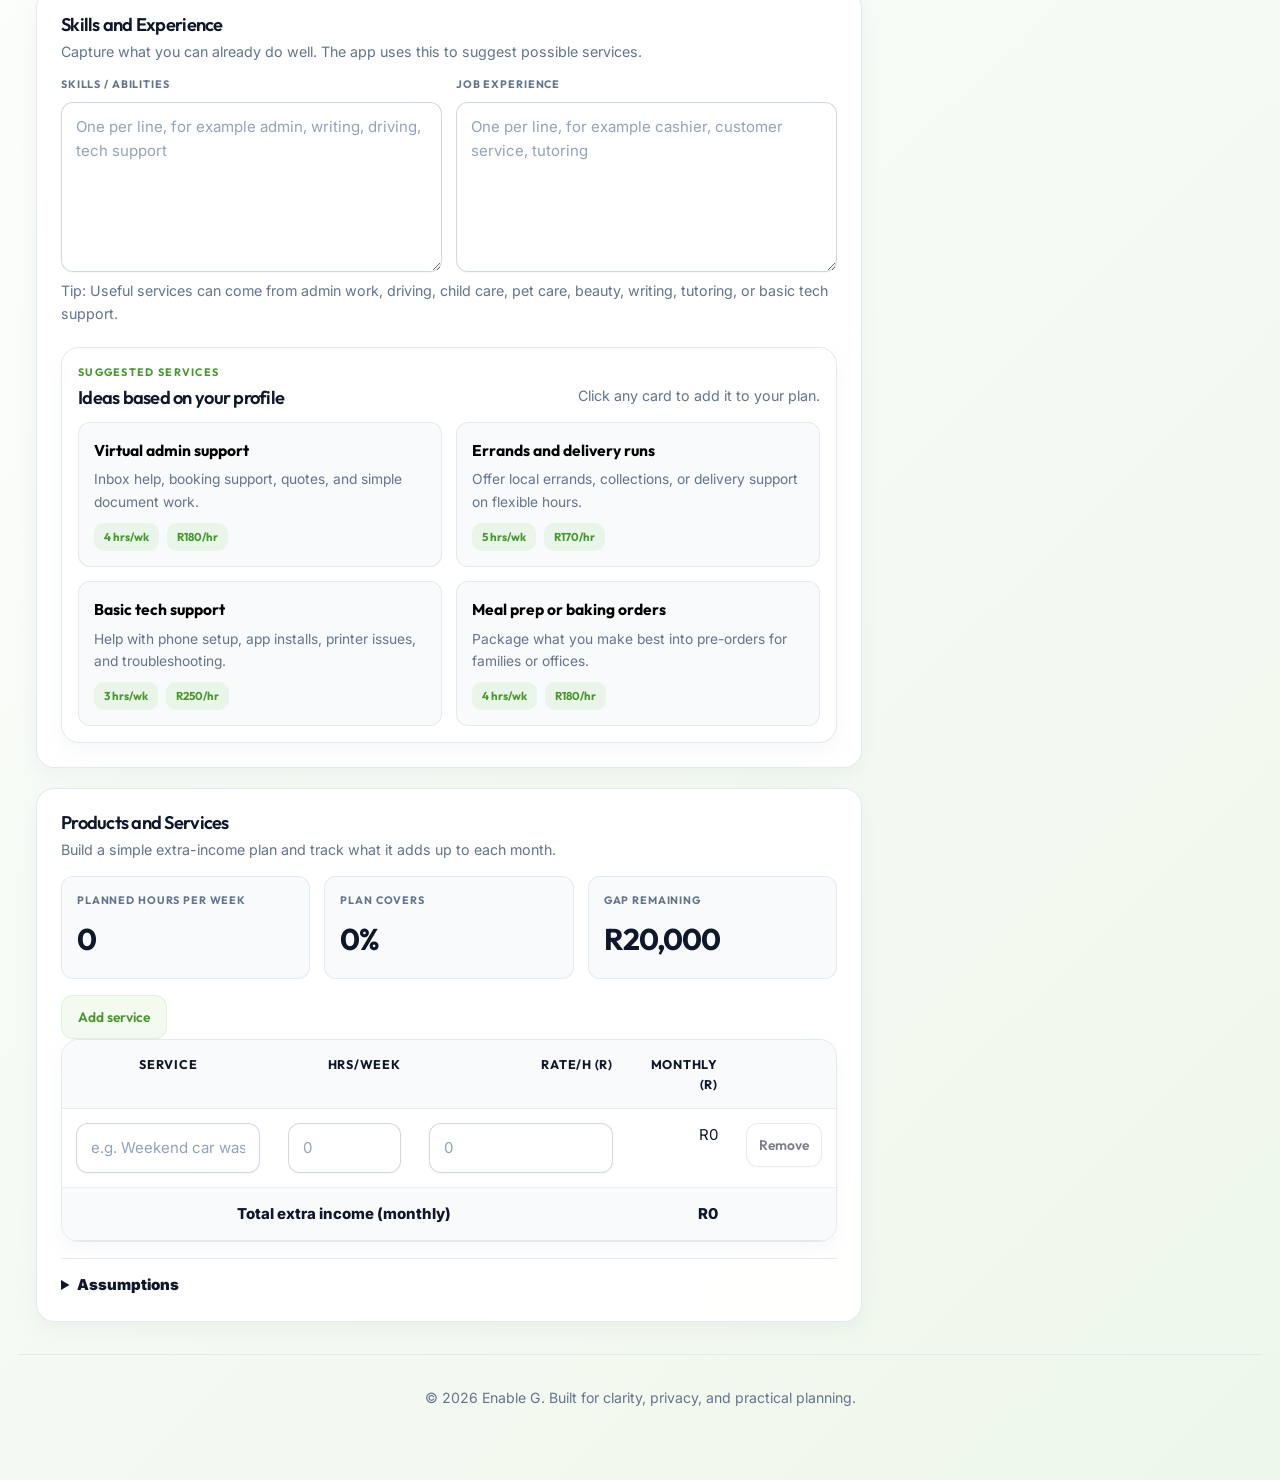
==== commit 13440bee: "Refine skills and income app" ====
--- a/index.html
+++ b/index.html
@@ -16,7 +16,7 @@
     <link rel="preconnect" href="https://fonts.googleapis.com" />
     <link rel="preconnect" href="https://fonts.gstatic.com" crossorigin />
     <link
-      href="https://fonts.googleapis.com/css2?family=Manrope:wght@400;500;600;700;800&family=Space+Grotesk:wght@500;700&display=swap"
+      href="https://fonts.googleapis.com/css2?family=Inter:wght@400;500;600;700;800&family=Outfit:wght@500;600;700;800&family=Playfair+Display:wght@600;700&display=swap"
       rel="stylesheet"
     />
 
@@ -40,8 +40,8 @@
             />
 
             <div class="brand-text">
-              <div class="brand-name">Enable G</div>
-              <div class="brand-tagline">Skills &amp; Income</div>
+              <div class="brand-name">Skills & Income</div>
+              <div class="brand-tagline">Enable G</div>
             </div>
           </div>
 
@@ -73,9 +73,12 @@
                 >
               </div>
 
-              <h1 id="heroTitle">Build an Income Plan That Fits Real Life.</h1>
+              <h1 id="heroTitle">
+                Build an <span class="hero-highlight">Income Plan</span> That
+                Fits Real Life.
+              </h1>
               <p class="hero-subtitle">
-                Enable G - Skills &amp; Income helps you understand your monthly
+                Enable G - Skills & Income helps you understand your monthly
                 needs, price your time, and turn everyday skills into a
                 realistic extra-income plan from your phone.
               </p>
@@ -117,7 +120,7 @@
             <aside class="hero-side" aria-label="Enable G overview">
               <div class="side-card side-card-illustrated">
                 <p class="eyebrow">In-app flow</p>
-                <h2>Simple, mobile-first planning</h2>
+                <h2>Simple Planning</h2>
 
                 <ul class="side-list side-list-check">
                   <li>
@@ -183,8 +186,8 @@
               <header class="card-header">
                 <h2 id="profileTitle">Profile</h2>
                 <p class="card-subtitle">
-                  Basic information for this worksheet. Everything stays in this
-                  browser unless you export it.
+                  Enter Your Information. Everything stays in this browser
+                  unless you export it.
                 </p>
               </header>
 
@@ -219,7 +222,7 @@
               <div class="grid-2">
                 <div class="field">
                   <label for="currentMonthlyIncome">
-                    My current income (monthly, after tax) - R
+                    My Current Income (monthly, after tax) - R
                   </label>
                   <input
                     id="currentMonthlyIncome"
@@ -234,7 +237,7 @@
 
                 <div class="field">
                   <label for="targetMonthlyIncome">
-                    My target for 2026 (monthly) - R
+                    My Target for 2026 (monthly) - R
                   </label>
                   <input
                     id="targetMonthlyIncome"
@@ -258,7 +261,7 @@
                 <h2 id="needsTitle">Monthly "Needs" Costs</h2>
                 <p class="card-subtitle">
                   Work out what you need to earn to cover essential living
-                  costs.
+                  costs, including anyone who depends on your support.
                 </p>
               </header>
 
@@ -329,11 +332,24 @@
                         />
                       </td>
                     </tr>
+                    <tr>
+                      <td>Dependencies / people you support</td>
+                      <td class="right">
+                        <input
+                          id="needDependencies"
+                          type="number"
+                          inputmode="decimal"
+                          min="0"
+                          step="1"
+                          placeholder="0"
+                        />
+                      </td>
+                    </tr>
                   </tbody>
 
                   <tfoot>
                     <tr>
-                      <th scope="row">Total monthly needs</th>
+                      <th scope="row">Total Monthly Needs</th>
                       <td class="right">
                         <output id="needsTotal" aria-live="polite">R0</output>
                       </td>
@@ -354,7 +370,7 @@
 
               <div class="grid-2">
                 <div class="field">
-                  <label for="currentJob">What is my current job?</label>
+                  <label for="currentJob">What is your current job?</label>
                   <input
                     id="currentJob"
                     type="text"
@@ -364,7 +380,7 @@
 
                 <div class="field">
                   <label for="salaryAfterTax"
-                    >Monthly salary (after tax) - R</label
+                    >Monthly Salary (after tax) - R</label
                   >
                   <input
                     id="salaryAfterTax"
@@ -516,7 +532,7 @@
 
               <div class="skills-grid">
                 <div class="field">
-                  <label for="skillsList">Skills / abilities</label>
+                  <label for="skillsList">Skills / Abilities</label>
                   <textarea
                     id="skillsList"
                     rows="6"
@@ -613,8 +629,8 @@
                   <thead>
                     <tr>
                       <th scope="col">Service</th>
-                      <th scope="col" class="right">Hrs/wk</th>
-                      <th scope="col" class="right">Rate (R)</th>
+                      <th scope="col" class="right">Hrs/week</th>
+                      <th scope="col" class="right">Rate/h (R)</th>
                       <th scope="col" class="right">Monthly (R)</th>
                       <th scope="col" class="right">
                         <span class="sr-only">Actions</span>
@@ -699,7 +715,8 @@
                 <ul>
                   <li>Weeks per month: <strong>52 / 12</strong> (~4.33)</li>
                   <li>
-                    Monthly totals use hours per week x rate x weeks per month.
+                    Monthly totals use hours per week x hourly rate x weeks per
+                    month.
                   </li>
                   <li>
                     The remaining gap updates against your target in real time.
--- a/styles.css
+++ b/styles.css
@@ -1,29 +1,42 @@
 :root {
-  --bg: #eef4ef;
-  --bg-deep: #dce9de;
-  --surface: rgba(255, 255, 255, 0.8);
+  --bg: #f8fafc;
+  --bg-deep: #eef7eb;
+  --surface: rgba(255, 255, 255, 0.84);
   --surface-strong: #ffffff;
-  --surface-muted: #f4f8f2;
-  --ink: #133528;
-  --ink-soft: #50695d;
-  --accent: #87d34d;
-  --accent-deep: #266243;
-  --accent-soft: #e4f3d6;
-  --gold: #f0be75;
-  --danger: #b95a4c;
-  --warning: #cf8130;
-  --border: rgba(19, 53, 40, 0.12);
-  --border-strong: rgba(19, 53, 40, 0.18);
-  --shadow-soft: 0 18px 50px rgba(21, 44, 33, 0.08);
-  --shadow-strong: 0 30px 70px rgba(21, 44, 33, 0.14);
-  --radius-lg: 28px;
+  --surface-muted: #f8fafc;
+  --surface-soft: #f0f7ec;
+  --ink: #0f172a;
+  --ink-soft: #64748b;
+  --accent: #68be45;
+  --accent-deep: #4a9630;
+  --accent-soft: rgba(104, 190, 69, 0.1);
+  --gold: #7dd45a;
+  --danger: #dc2626;
+  --warning: #b7791f;
+  --border: rgba(226, 232, 240, 0.95);
+  --border-strong: rgba(203, 213, 225, 0.92);
+  --shadow-soft:
+    0 1px 2px rgba(15, 23, 42, 0.04),
+    0 10px 24px rgba(148, 163, 184, 0.08);
+  --shadow-strong:
+    0 18px 40px rgba(148, 163, 184, 0.18),
+    0 6px 16px rgba(15, 23, 42, 0.04);
+  --radius-lg: 24px;
   --radius-md: 18px;
-  --radius-sm: 14px;
-  --focus: rgba(135, 211, 77, 0.34);
+  --radius-sm: 12px;
+  --card-radius-lg: 18px;
+  --card-radius-md: 12px;
+  --card-surface: rgba(255, 255, 255, 0.94);
+  --card-surface-soft: rgba(248, 250, 252, 0.9);
+  --card-border: rgba(226, 232, 240, 0.95);
+  --card-shadow-soft: 0 8px 18px rgba(148, 163, 184, 0.1);
+  --card-shadow-strong: 0 14px 30px rgba(148, 163, 184, 0.14);
+  --focus: rgba(104, 190, 69, 0.18);
   --container: 100%;
   --gutter: 18px;
-  --font-body: "Manrope", "Segoe UI", sans-serif;
-  --font-display: "Space Grotesk", "Segoe UI", sans-serif;
+  --font-body: "Inter", "Segoe UI", sans-serif;
+  --font-display: "Playfair Display", Georgia, serif;
+  --font-heading: "Outfit", "Inter", sans-serif;
 }
 
 *,
@@ -44,26 +57,26 @@
   font-family: var(--font-body);
   color: var(--ink);
   line-height: 1.6;
+  overflow-x: hidden;
   background:
-    radial-gradient(circle at top left, rgba(135, 211, 77, 0.34), transparent 34%),
-    radial-gradient(circle at top right, rgba(36, 98, 67, 0.16), transparent 30%),
-    linear-gradient(180deg, rgba(255, 255, 255, 0.5), rgba(255, 255, 255, 0)),
-    linear-gradient(180deg, var(--bg) 0%, var(--bg-deep) 100%);
+    radial-gradient(circle at top left, rgba(104, 190, 69, 0.16), transparent 30%),
+    radial-gradient(circle at top right, rgba(129, 140, 248, 0.08), transparent 24%),
+    linear-gradient(135deg, #f8fafc 0%, #ffffff 42%, var(--bg-deep) 100%);
   text-rendering: optimizeLegibility;
   -webkit-font-smoothing: antialiased;
 }
 
 .app-shell {
-  width: min(100%, 1280px);
+  width: 100%;
+  max-width: 1280px;
   min-height: 100vh;
   margin-inline: auto;
   position: relative;
   display: flex;
   flex-direction: column;
+  align-items: stretch;
   overflow: hidden;
-  background:
-    linear-gradient(180deg, rgba(255, 255, 255, 0.22), rgba(255, 255, 255, 0)),
-    linear-gradient(180deg, rgba(238, 244, 239, 0.96), rgba(220, 233, 222, 0.98));
+  background: transparent;
 }
 
 .app-shell > main {
@@ -108,7 +121,8 @@
 }
 
 .container {
-  width: min(100%, var(--container));
+  width: 100%;
+  max-width: var(--container);
   margin-inline: auto;
   padding-inline: var(--gutter);
 }
@@ -131,12 +145,23 @@
 }
 
 .site-header {
-  position: sticky;
-  top: 0;
+  position: relative;
+  top: auto;
   z-index: 30;
   backdrop-filter: blur(18px);
-  background: rgba(238, 244, 239, 0.92);
-  border-bottom: 1px solid var(--border);
+  background: rgba(255, 255, 255, 0.78);
+  border: 1px solid var(--border);
+  border-radius: var(--radius-lg);
+  overflow: hidden;
+  box-shadow: 0 1px 0 rgba(255, 255, 255, 0.84) inset;
+}
+
+@media (max-width: 699px) {
+  .site-header {
+    align-self: center;
+    width: calc(100% - (var(--gutter) * 2));
+    margin: 12px auto 0;
+  }
 }
 
 .nav {
@@ -175,9 +200,7 @@
   background: transparent;
   border: 0;
   box-shadow: none;
-  filter:
-    drop-shadow(0 16px 18px rgba(19, 53, 40, 0.24))
-    drop-shadow(0 0 12px rgba(255, 255, 255, 0.46));
+  filter: drop-shadow(0 10px 18px rgba(148, 163, 184, 0.18));
 }
 
 .brand-text {
@@ -186,15 +209,19 @@
 }
 
 .brand-name,
-h1,
 h2,
 h3 {
+  font-family: var(--font-heading);
+  letter-spacing: -0.04em;
+}
+
+h1 {
   font-family: var(--font-display);
   letter-spacing: -0.04em;
 }
 
 .brand-name {
-  font-size: 1.2rem;
+  font-size: 1.34rem;
   font-weight: 700;
 }
 
@@ -213,12 +240,12 @@
 .nav-status {
   padding: 8px 12px;
   width: 100%;
-  border-radius: 16px;
-  background: rgba(255, 255, 255, 0.78);
+  border-radius: 12px;
+  background: rgba(255, 255, 255, 0.84);
   border: 1px solid var(--border);
   color: var(--ink-soft);
-  font-size: 0.92rem;
-  font-weight: 700;
+  font-size: 0.88rem;
+  font-weight: 600;
   text-align: center;
 }
 
@@ -234,13 +261,15 @@
   align-items: center;
   justify-content: center;
   gap: 8px;
-  min-height: 44px;
-  padding: 11px 16px;
+  min-height: 42px;
+  padding: 10px 16px;
   border: 1px solid transparent;
-  border-radius: 999px;
+  border-radius: var(--radius-sm);
   cursor: pointer;
   text-decoration: none;
-  font-weight: 800;
+  font-family: var(--font-heading);
+  font-size: 0.92rem;
+  font-weight: 600;
   transition:
     transform 160ms ease,
     box-shadow 160ms ease,
@@ -263,21 +292,24 @@
 }
 
 .btn-primary {
-  color: #112419;
-  background: linear-gradient(135deg, #9de25b 0%, #68c046 100%);
-  box-shadow: 0 14px 28px rgba(104, 192, 70, 0.24);
+  color: #ffffff;
+  background: linear-gradient(180deg, #72c94c 0%, #68be45 100%);
+  box-shadow:
+    inset 0 1px 0 rgba(255, 255, 255, 0.16),
+    0 10px 18px rgba(104, 190, 69, 0.18);
 }
 
 .btn-ghost {
   color: var(--ink);
-  background: rgba(255, 255, 255, 0.76);
-  border-color: var(--border);
+  background: rgba(255, 255, 255, 0.92);
+  border-color: var(--border-strong);
+  box-shadow: 0 1px 2px rgba(15, 23, 42, 0.04);
 }
 
 .btn-secondary {
   color: var(--accent-deep);
-  background: var(--accent-soft);
-  border-color: rgba(38, 98, 67, 0.1);
+  background: rgba(104, 190, 69, 0.08);
+  border-color: rgba(104, 190, 69, 0.14);
 }
 
 .btn-wide {
@@ -299,30 +331,43 @@
 }
 
 .hero {
-  padding: 16px 0 8px;
+  padding: 20px 0 10px;
 }
 
 .hero-inner {
   display: grid;
+  grid-template-columns: minmax(0, 1fr);
   gap: 24px;
 }
 
 .hero-card,
 .side-card,
 .card {
-  border: 1px solid var(--border);
-  background: var(--surface);
-  backdrop-filter: blur(14px);
-  border-radius: var(--radius-lg);
-  box-shadow: var(--shadow-soft);
+  border: 1px solid var(--card-border);
+  background: var(--card-surface);
+  backdrop-filter: blur(10px);
+  border-radius: var(--card-radius-lg);
+  box-shadow: var(--card-shadow-soft);
+  box-shadow:
+    0 1px 0 rgba(255, 255, 255, 0.82) inset,
+    var(--card-shadow-soft);
   animation: rise 540ms ease both;
 }
 
 .hero-card {
   position: relative;
   overflow: hidden;
-  padding: clamp(24px, 4vw, 40px);
-  box-shadow: var(--shadow-strong);
+  padding: clamp(24px, 5vw, 40px);
+  text-align: center;
+  background:
+    linear-gradient(180deg, rgba(255, 255, 255, 0.96), rgba(240, 249, 235, 0.9)),
+    rgba(255, 255, 255, 0.96);
+  box-shadow: var(--card-shadow-strong);
+}
+
+.hero-card > * {
+  position: relative;
+  z-index: 1;
 }
 
 .hero-card::before,
@@ -330,20 +375,20 @@
   content: "";
   position: absolute;
   inset: auto auto 0 0;
-  width: 220px;
-  height: 220px;
+  width: 260px;
+  height: 260px;
   border-radius: 50%;
   pointer-events: none;
 }
 
 .hero-card::before {
-  transform: translate(-30%, 24%);
-  background: radial-gradient(circle, rgba(135, 211, 77, 0.25), transparent 70%);
+  transform: translate(-26%, 24%);
+  background: radial-gradient(circle, rgba(104, 190, 69, 0.22), transparent 70%);
 }
 
 .hero-card::after {
-  inset: -40px -40px auto auto;
-  background: radial-gradient(circle, rgba(240, 190, 117, 0.22), transparent 68%);
+  inset: -56px -56px auto auto;
+  background: radial-gradient(circle, rgba(129, 140, 248, 0.16), transparent 68%);
 }
 
 .hero-top,
@@ -351,6 +396,12 @@
   display: flex;
   flex-direction: column;
   gap: 10px;
+  align-items: center;
+  justify-content: center;
+}
+
+.hero-actions .btn {
+  min-width: 148px;
 }
 
 .pill {
@@ -358,30 +409,42 @@
   align-items: center;
   min-height: 34px;
   padding: 7px 12px;
-  border-radius: 999px;
-  font-size: 0.88rem;
-  font-weight: 800;
-  background: rgba(255, 255, 255, 0.74);
+  border-radius: 10px;
+  font-family: var(--font-heading);
+  font-size: 0.76rem;
+  font-weight: 700;
+  background: rgba(104, 190, 69, 0.08);
+  color: var(--accent-deep);
+  border: 1px solid rgba(104, 190, 69, 0.12);
+}
+
+.pill-soft {
+  background: rgba(248, 250, 252, 0.92);
   color: var(--ink-soft);
-  border: 1px solid var(--border);
-}
-
-.pill-soft {
-  background: var(--accent-soft);
-  color: var(--accent-deep);
+  border-color: var(--border);
 }
 
 h1 {
-  margin: 18px 0 10px;
-  font-size: clamp(1.9rem, 8vw, 2.8rem);
-  line-height: 1.04;
+  max-width: 13ch;
+  margin: 20px auto 12px;
+  font-size: clamp(2.25rem, 8vw, 3.8rem);
+  line-height: 1.02;
+  text-wrap: balance;
+}
+
+.hero-highlight {
+  display: inline-block;
+  background: linear-gradient(90deg, #68be45 0%, #7dd45a 55%, #56a836 100%);
+  -webkit-background-clip: text;
+  background-clip: text;
+  color: transparent;
 }
 
 .hero-subtitle {
-  max-width: 58ch;
-  margin: 0 0 24px;
+  max-width: 48ch;
+  margin: 0 auto 24px;
   color: var(--ink-soft);
-  font-size: 1.05rem;
+  font-size: 1rem;
 }
 
 .hero-stats {
@@ -394,13 +457,14 @@
 .status-metric,
 .service-summary,
 .insight-card {
-  border-radius: var(--radius-md);
-  border: 1px solid var(--border);
-  background: rgba(255, 255, 255, 0.72);
+  border-radius: var(--card-radius-md);
+  border: 1px solid var(--card-border);
+  background: rgba(248, 250, 252, 0.92);
 }
 
 .hero-stat {
-  padding: 18px;
+  padding: 16px;
+  text-align: left;
 }
 
 .stat-label,
@@ -410,10 +474,11 @@
 .progress-label {
   display: block;
   color: var(--ink-soft);
-  font-size: 0.88rem;
-  font-weight: 800;
+  font-family: var(--font-heading);
+  font-size: 0.72rem;
+  font-weight: 700;
   text-transform: uppercase;
-  letter-spacing: 0.04em;
+  letter-spacing: 0.08em;
 }
 
 .stat-value,
@@ -423,9 +488,10 @@
 .progress-percent {
   display: block;
   margin-top: 6px;
-  font-family: var(--font-display);
-  font-size: clamp(1.5rem, 3.8vw, 2.2rem);
+  font-family: var(--font-heading);
+  font-size: clamp(1.4rem, 3.8vw, 2rem);
   font-weight: 700;
+  letter-spacing: -0.03em;
 }
 
 .stat-note,
@@ -460,7 +526,10 @@
 }
 
 .side-card {
-  padding: 24px;
+  padding: 22px;
+  background:
+    linear-gradient(180deg, rgba(255, 255, 255, 0.94), rgba(248, 250, 252, 0.9)),
+    rgba(255, 255, 255, 0.92);
 }
 
 .side-card-illustrated {
@@ -471,15 +540,16 @@
 .eyebrow {
   margin: 0 0 6px;
   color: var(--accent-deep);
-  font-size: 0.82rem;
-  font-weight: 900;
+  font-family: var(--font-heading);
+  font-size: 0.72rem;
+  font-weight: 700;
   text-transform: uppercase;
-  letter-spacing: 0.08em;
+  letter-spacing: 0.12em;
 }
 
 .side-card h2 {
   margin: 0;
-  font-size: 1.45rem;
+  font-size: 1.35rem;
   line-height: 1.1;
 }
 
@@ -494,41 +564,51 @@
 
 .layout {
   display: grid;
+  grid-template-columns: minmax(0, 1fr);
   gap: 22px;
   padding: 14px 0 32px;
 }
 
 .content {
   display: grid;
+  grid-template-columns: minmax(0, 1fr);
   gap: 20px;
 }
 
 .card {
-  padding: 22px 18px;
+  padding: 20px 16px;
 }
 
 .card-header {
-  margin-bottom: 18px;
+  display: grid;
+  gap: 6px;
+  margin-bottom: 14px;
 }
 
 .compact-header {
   display: flex;
   align-items: start;
   justify-content: space-between;
-  gap: 12px;
+  gap: 14px;
 }
 
 .card-header h2,
 .ideas-header h3 {
   margin: 0;
-  font-size: 1.3rem;
+  font-size: 1.22rem;
+  line-height: 1.08;
+  font-weight: 600;
+}
+
+.card-header .card-subtitle {
+  margin: 0;
 }
 
 .status-card {
-  border-color: rgba(38, 98, 67, 0.14);
+  border-color: rgba(104, 190, 69, 0.16);
   background:
-    radial-gradient(circle at top right, rgba(135, 211, 77, 0.16), transparent 28%),
-    rgba(255, 255, 255, 0.82);
+    radial-gradient(circle at top right, rgba(104, 190, 69, 0.12), transparent 28%),
+    rgba(255, 255, 255, 0.9);
 }
 
 .status-badge {
@@ -537,44 +617,45 @@
   justify-content: center;
   min-height: 36px;
   padding: 7px 12px;
-  border-radius: 999px;
-  font-size: 0.88rem;
-  font-weight: 900;
+  border-radius: 10px;
+  font-family: var(--font-heading);
+  font-size: 0.78rem;
+  font-weight: 700;
   border: 1px solid transparent;
   white-space: nowrap;
 }
 
 .tone-neutral {
   color: var(--ink-soft);
-  background: rgba(255, 255, 255, 0.72);
+  background: rgba(248, 250, 252, 0.92);
   border-color: var(--border);
 }
 
 .tone-warning {
-  color: #8a5517;
-  background: rgba(240, 190, 117, 0.24);
-  border-color: rgba(207, 129, 48, 0.2);
+  color: var(--warning);
+  background: rgba(245, 158, 11, 0.12);
+  border-color: rgba(245, 158, 11, 0.14);
 }
 
 .tone-danger {
-  color: #8b4036;
-  background: rgba(185, 90, 76, 0.16);
-  border-color: rgba(185, 90, 76, 0.22);
+  color: var(--danger);
+  background: rgba(239, 68, 68, 0.1);
+  border-color: rgba(239, 68, 68, 0.12);
 }
 
 .tone-success {
-  color: #1f593d;
-  background: rgba(135, 211, 77, 0.18);
-  border-color: rgba(38, 98, 67, 0.18);
+  color: var(--accent-deep);
+  background: rgba(104, 190, 69, 0.14);
+  border-color: rgba(104, 190, 69, 0.16);
 }
 
 .meter {
   width: 100%;
-  height: 14px;
+  height: 10px;
   overflow: hidden;
   margin-top: 18px;
   border-radius: 999px;
-  background: rgba(19, 53, 40, 0.08);
+  background: #e2e8f0;
 }
 
 .meter-strong {
@@ -585,7 +666,7 @@
   width: 0;
   height: 100%;
   border-radius: inherit;
-  background: linear-gradient(90deg, var(--accent-deep), var(--accent));
+  background: linear-gradient(90deg, var(--accent), #7dd45a);
   transition: width 220ms ease;
 }
 
@@ -597,6 +678,7 @@
 .services-overview,
 .progress-split {
   display: grid;
+  grid-template-columns: minmax(0, 1fr);
   gap: 14px;
 }
 
@@ -604,6 +686,7 @@
 .grid-2 + .grid-2,
 .grid-2 + .grid-3,
 .grid-3 + .grid-3,
+.grid-2 + .insight-grid,
 .grid-2 + .skills-grid,
 .skills-grid + .grid-2 {
   margin-top: 10px;
@@ -616,7 +699,7 @@
 .status-metric,
 .service-summary,
 .insight-card {
-  padding: 16px;
+  padding: 15px;
 }
 
 .field {
@@ -627,7 +710,13 @@
 .field label {
   display: inline-block;
   margin-bottom: 10px;
-  font-weight: 800;
+  color: var(--ink-soft);
+  font-family: var(--font-heading);
+  font-size: 0.72rem;
+  font-weight: 700;
+  line-height: 1.35;
+  letter-spacing: 0.08em;
+  text-transform: uppercase;
 }
 
 input[type="text"],
@@ -636,37 +725,39 @@
 textarea {
   width: 100%;
   min-width: 0;
-  padding: 13px 14px;
+  padding: 12px 14px;
   color: var(--ink);
-  background: rgba(255, 255, 255, 0.92);
+  background: rgba(255, 255, 255, 0.96);
   border: 1px solid var(--border-strong);
   border-radius: var(--radius-sm);
+  box-shadow:
+    inset 0 1px 0 rgba(255, 255, 255, 0.88),
+    0 1px 2px rgba(15, 23, 42, 0.04);
   transition:
     border-color 160ms ease,
     box-shadow 160ms ease,
-    transform 160ms ease,
     background-color 160ms ease;
 }
 
 input::placeholder,
 textarea::placeholder {
-  color: #8fa398;
+  color: #94a3b8;
 }
 
 input:hover,
 textarea:hover {
-  border-color: rgba(38, 98, 67, 0.24);
+  border-color: rgba(104, 190, 69, 0.24);
 }
 
 input:focus,
 textarea:focus {
-  transform: translateY(-1px);
-  border-color: rgba(38, 98, 67, 0.34);
+  border-color: rgba(104, 190, 69, 0.38);
+  box-shadow: 0 0 0 3px var(--focus);
 }
 
 .input-warning {
-  border-color: rgba(207, 129, 48, 0.55);
-  background: rgba(255, 249, 241, 0.96);
+  border-color: rgba(245, 158, 11, 0.34);
+  background: rgba(255, 251, 235, 0.96);
 }
 
 textarea {
@@ -678,20 +769,23 @@
   display: block;
   width: 100%;
   min-height: 52px;
-  padding: 13px 14px;
+  padding: 12px 14px;
   border-radius: var(--radius-sm);
-  background: var(--surface-muted);
+  background: rgba(248, 250, 252, 0.95);
   border: 1px solid var(--border);
-  font-family: var(--font-display);
+  font-family: var(--font-heading);
   font-size: 1.12rem;
   font-weight: 700;
 }
 
 .table-wrap {
   overflow-x: auto;
-  border-radius: 22px;
-  border: 1px solid var(--border);
-  background: var(--surface-strong);
+  border-radius: var(--card-radius-lg);
+  border: 1px solid var(--card-border);
+  background: rgba(255, 255, 255, 0.98);
+  box-shadow:
+    0 1px 0 rgba(255, 255, 255, 0.82) inset,
+    0 8px 18px rgba(148, 163, 184, 0.08);
 }
 
 .table-wrap::-webkit-scrollbar {
@@ -700,7 +794,7 @@
 
 .table-wrap::-webkit-scrollbar-thumb {
   border-radius: 999px;
-  background: rgba(19, 53, 40, 0.18);
+  background: rgba(148, 163, 184, 0.5);
 }
 
 .data-table {
@@ -715,15 +809,18 @@
 }
 
 .data-table thead th {
-  background: linear-gradient(180deg, #f9fcf8, #eef5ee);
-  font-size: 0.95rem;
-  font-weight: 900;
+  background: #f8fafc;
+  font-family: var(--font-heading);
+  font-size: 0.84rem;
+  font-weight: 700;
+  letter-spacing: 0.06em;
+  text-transform: uppercase;
 }
 
 .data-table tfoot td,
 .data-table tfoot th {
-  background: #f7faf6;
-  font-weight: 900;
+  background: #f8fafc;
+  font-weight: 800;
 }
 
 .data-table input {
@@ -736,10 +833,13 @@
 
 .ideas-panel {
   margin-top: 22px;
-  padding: 18px;
-  border-radius: 22px;
-  border: 1px solid var(--border);
-  background: rgba(244, 248, 242, 0.86);
+  padding: 16px;
+  border-radius: var(--card-radius-lg);
+  border: 1px solid var(--card-border);
+  background: rgba(255, 255, 255, 0.94);
+  box-shadow:
+    0 1px 0 rgba(255, 255, 255, 0.82) inset,
+    0 8px 18px rgba(148, 163, 184, 0.08);
 }
 
 .ideas-header {
@@ -758,11 +858,11 @@
 
 .idea-card {
   width: 100%;
-  padding: 16px;
+  padding: 15px;
   text-align: left;
-  border-radius: 18px;
-  border: 1px solid rgba(38, 98, 67, 0.12);
-  background: rgba(255, 255, 255, 0.88);
+  border-radius: var(--card-radius-md);
+  border: 1px solid var(--card-border);
+  background: rgba(248, 250, 252, 0.92);
   cursor: pointer;
   transition:
     transform 160ms ease,
@@ -772,13 +872,13 @@
 
 .idea-card:hover {
   transform: translateY(-2px);
-  border-color: rgba(38, 98, 67, 0.28);
-  box-shadow: 0 16px 28px rgba(21, 44, 33, 0.08);
+  border-color: rgba(104, 190, 69, 0.22);
+  box-shadow: 0 14px 24px rgba(148, 163, 184, 0.14);
 }
 
 .idea-card h4 {
   margin: 0 0 6px;
-  font-family: var(--font-display);
+  font-family: var(--font-heading);
   font-size: 1.04rem;
 }
 
@@ -800,11 +900,12 @@
   align-items: center;
   min-height: 28px;
   padding: 5px 10px;
-  border-radius: 999px;
-  background: var(--accent-soft);
+  border-radius: 10px;
+  background: rgba(104, 190, 69, 0.1);
   color: var(--accent-deep);
-  font-size: 0.82rem;
-  font-weight: 800;
+  font-family: var(--font-heading);
+  font-size: 0.76rem;
+  font-weight: 700;
 }
 
 .empty-state {
@@ -828,13 +929,16 @@
 
 .summary {
   display: grid;
+  grid-template-columns: minmax(0, 1fr);
   gap: 20px;
 }
 
 .summary-card {
-  border-radius: 0;
-  border-top: 5px solid transparent;
-  border-image: linear-gradient(90deg, var(--accent-deep), var(--accent), var(--gold)) 1;
+  border-radius: var(--card-radius-lg);
+  border: 1px solid var(--card-border);
+  border-top: 3px solid rgba(104, 190, 69, 0.48);
+  background: rgba(255, 255, 255, 0.95);
+  box-shadow: 0 8px 18px rgba(148, 163, 184, 0.08);
 }
 
 .summary-list {
@@ -858,7 +962,7 @@
 
 .summary-list dd {
   margin: 0;
-  font-family: var(--font-display);
+  font-family: var(--font-heading);
   font-size: 1.04rem;
   font-weight: 700;
 }
@@ -884,16 +988,16 @@
 }
 
 .progress-split div {
-  padding: 14px 16px;
-  border-radius: 18px;
-  border: 1px solid var(--border);
-  background: rgba(255, 255, 255, 0.74);
+  padding: 13px 15px;
+  border-radius: var(--card-radius-md);
+  border: 1px solid var(--card-border);
+  background: rgba(248, 250, 252, 0.92);
 }
 
 .progress-split output {
   display: block;
   margin-top: 6px;
-  font-family: var(--font-display);
+  font-family: var(--font-heading);
   font-size: 1.2rem;
   font-weight: 700;
 }
@@ -909,9 +1013,26 @@
 
 .site-footer {
   margin-top: auto;
-  padding: 0 18px 24px;
+  padding: 18px 18px 24px;
+  border-top: 1px solid var(--border);
   text-align: center;
   font-size: 0.94rem;
+}
+
+@media (max-width: 699px) {
+  .hero,
+  .hero-inner,
+  .hero-card,
+  .hero-side,
+  .side-card,
+  .layout,
+  .content,
+  .summary,
+  .card {
+    width: 100%;
+    max-width: none;
+    justify-self: stretch;
+  }
 }
 
 @media (min-width: 700px) {
@@ -920,13 +1041,12 @@
   }
 
   .app-shell {
-    border-radius: 34px;
-    border: 1px solid rgba(19, 53, 40, 0.12);
-    box-shadow: 0 38px 90px rgba(21, 44, 33, 0.16);
+    border-radius: 0;
+    box-shadow: none;
   }
 
   .site-header {
-    border-radius: 34px 34px 0 0;
+    border-radius: var(--radius-lg);
   }
 
   .nav {
@@ -984,7 +1104,7 @@
 
 @media (min-width: 1040px) {
   .hero-inner {
-    grid-template-columns: minmax(0, 1.1fr) minmax(320px, 0.72fr);
+    grid-template-columns: minmax(0, 1.18fr) minmax(300px, 0.68fr);
     align-items: start;
   }
 
@@ -995,7 +1115,7 @@
 
   .summary {
     position: sticky;
-    top: 96px;
+    top: 92px;
   }
 
   .grid-3 {
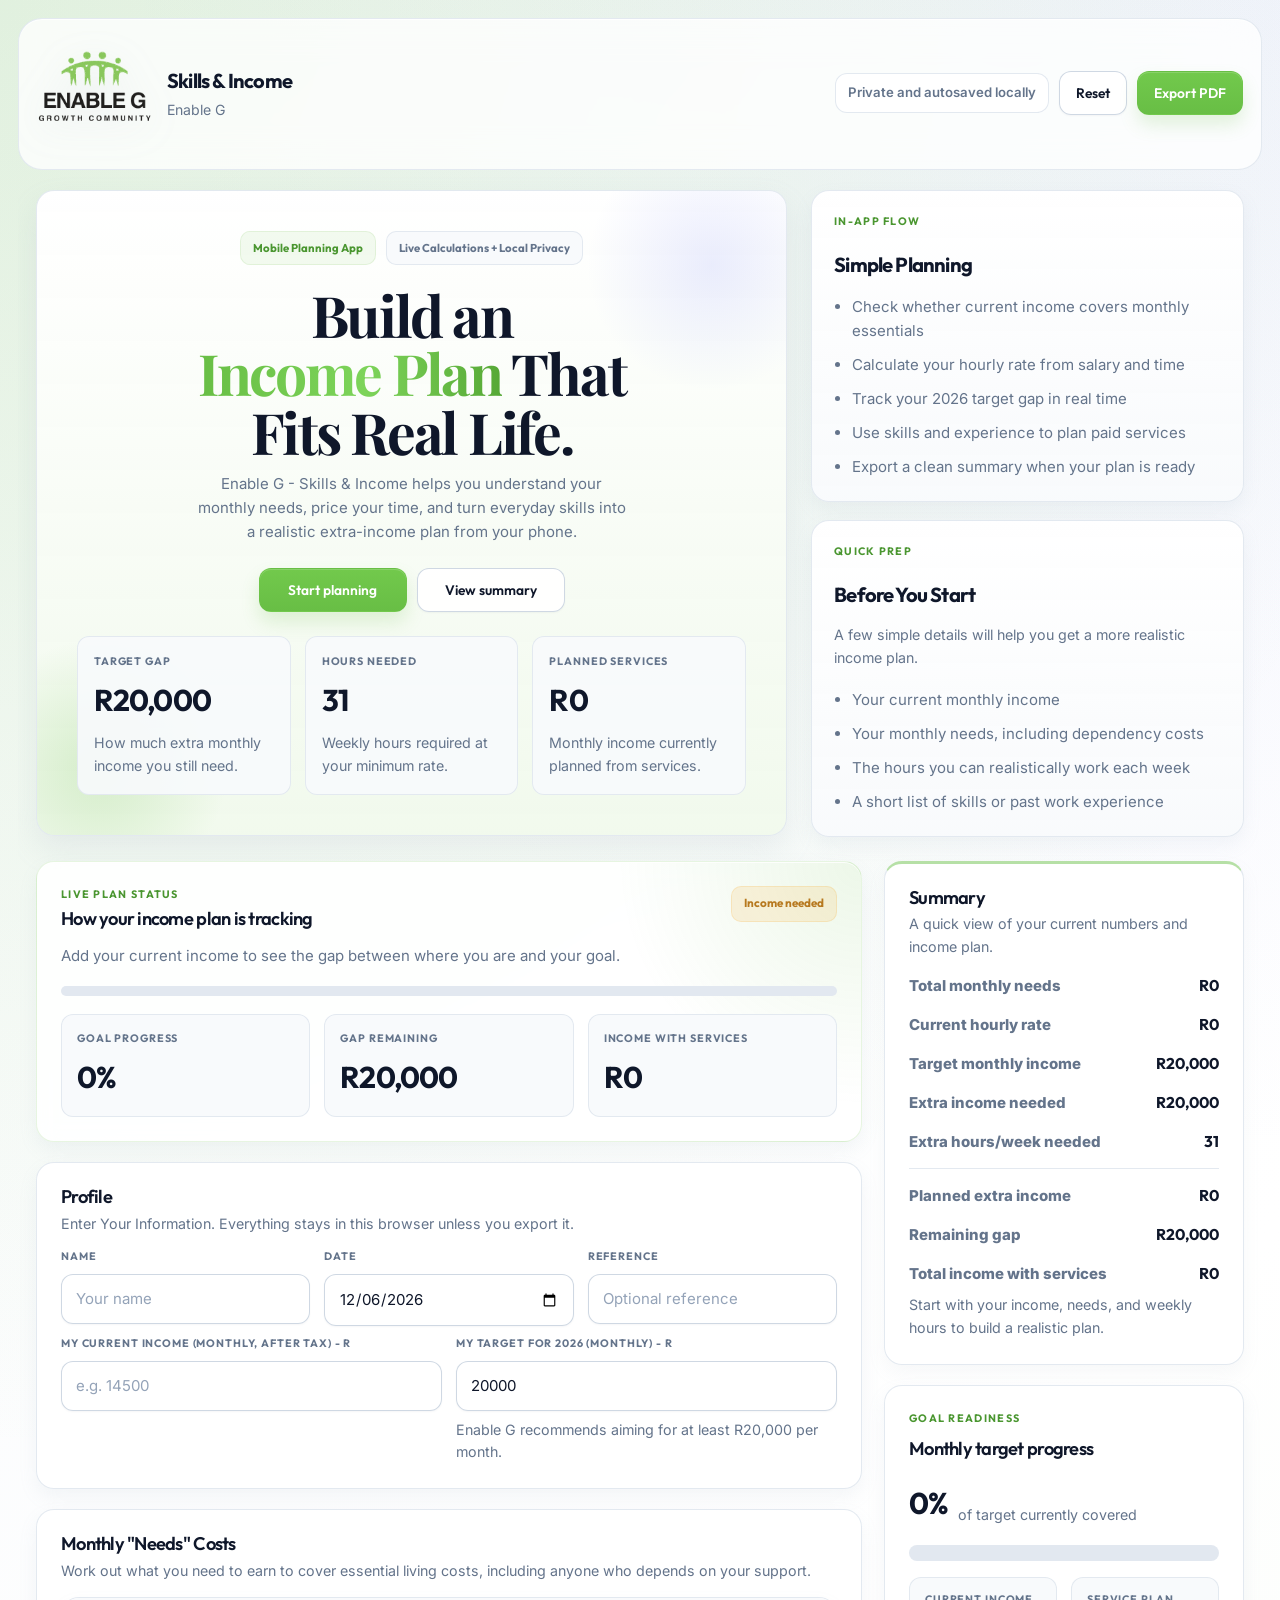
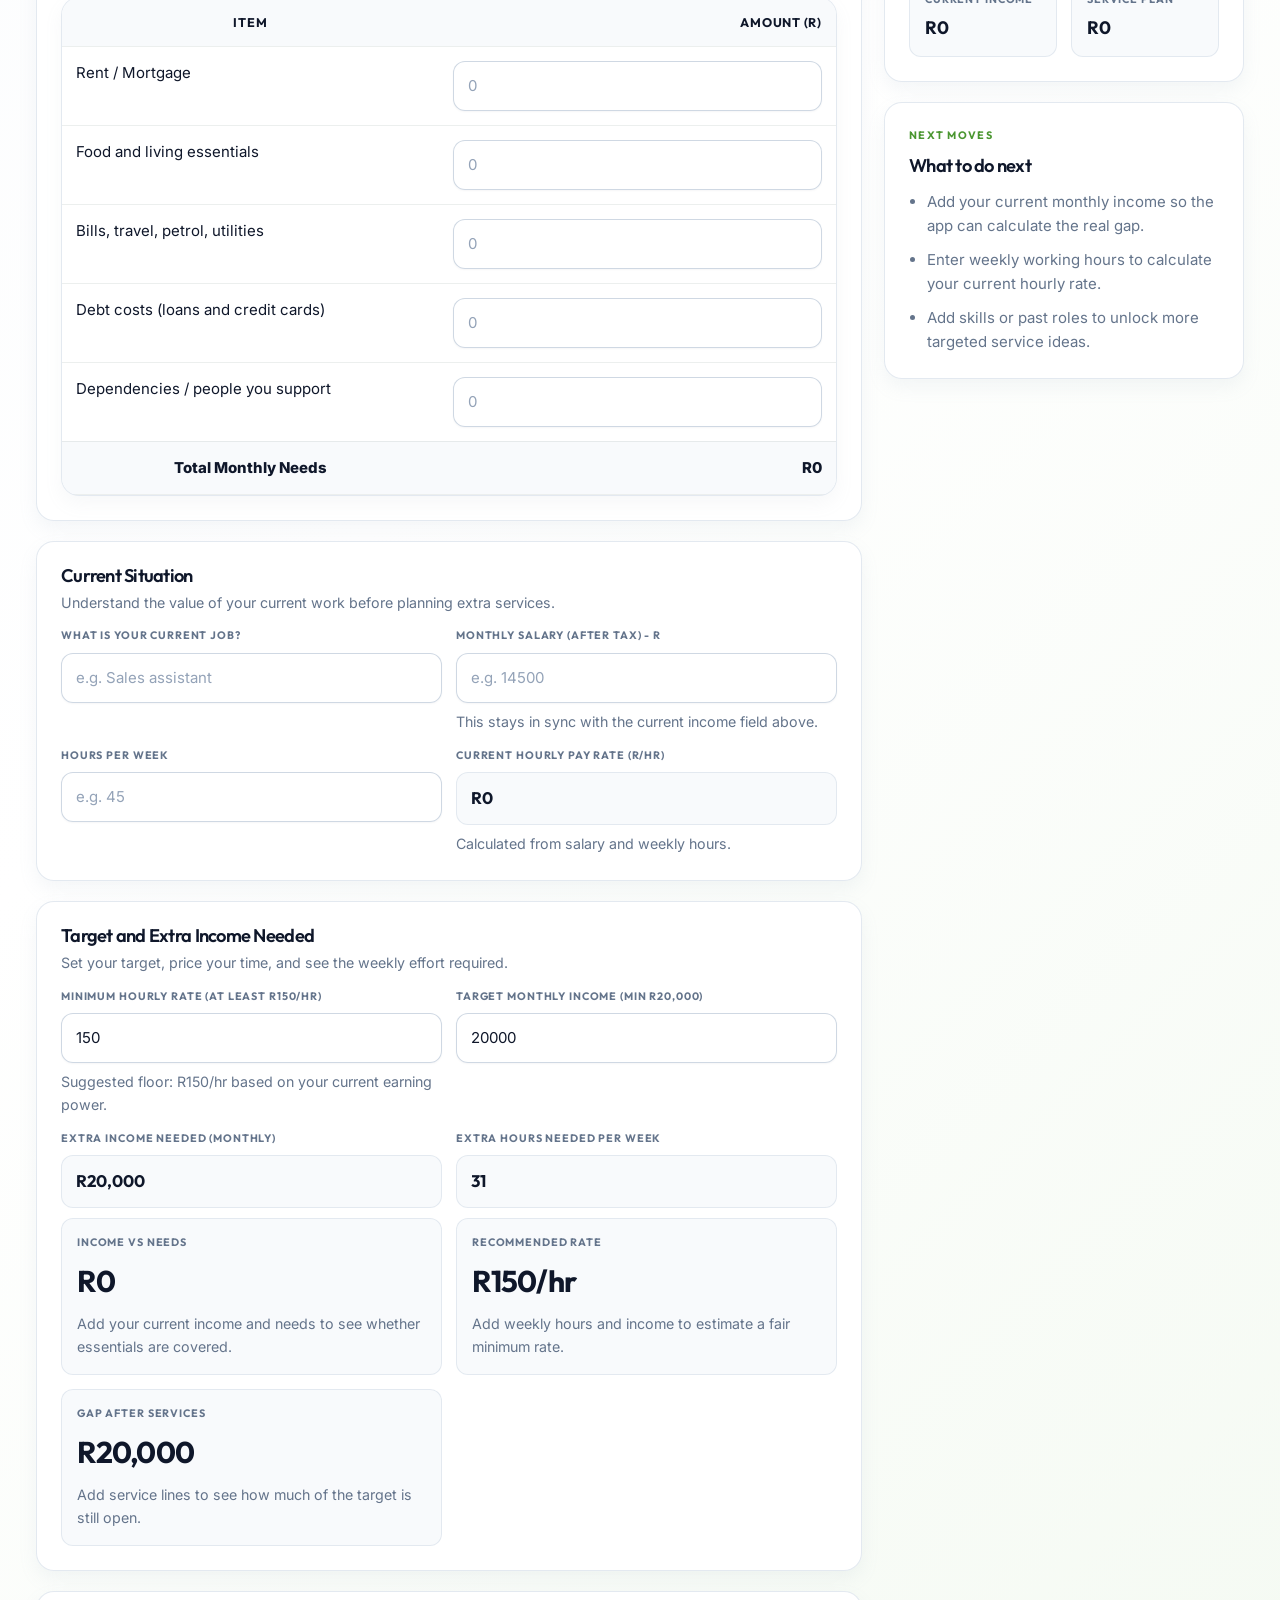
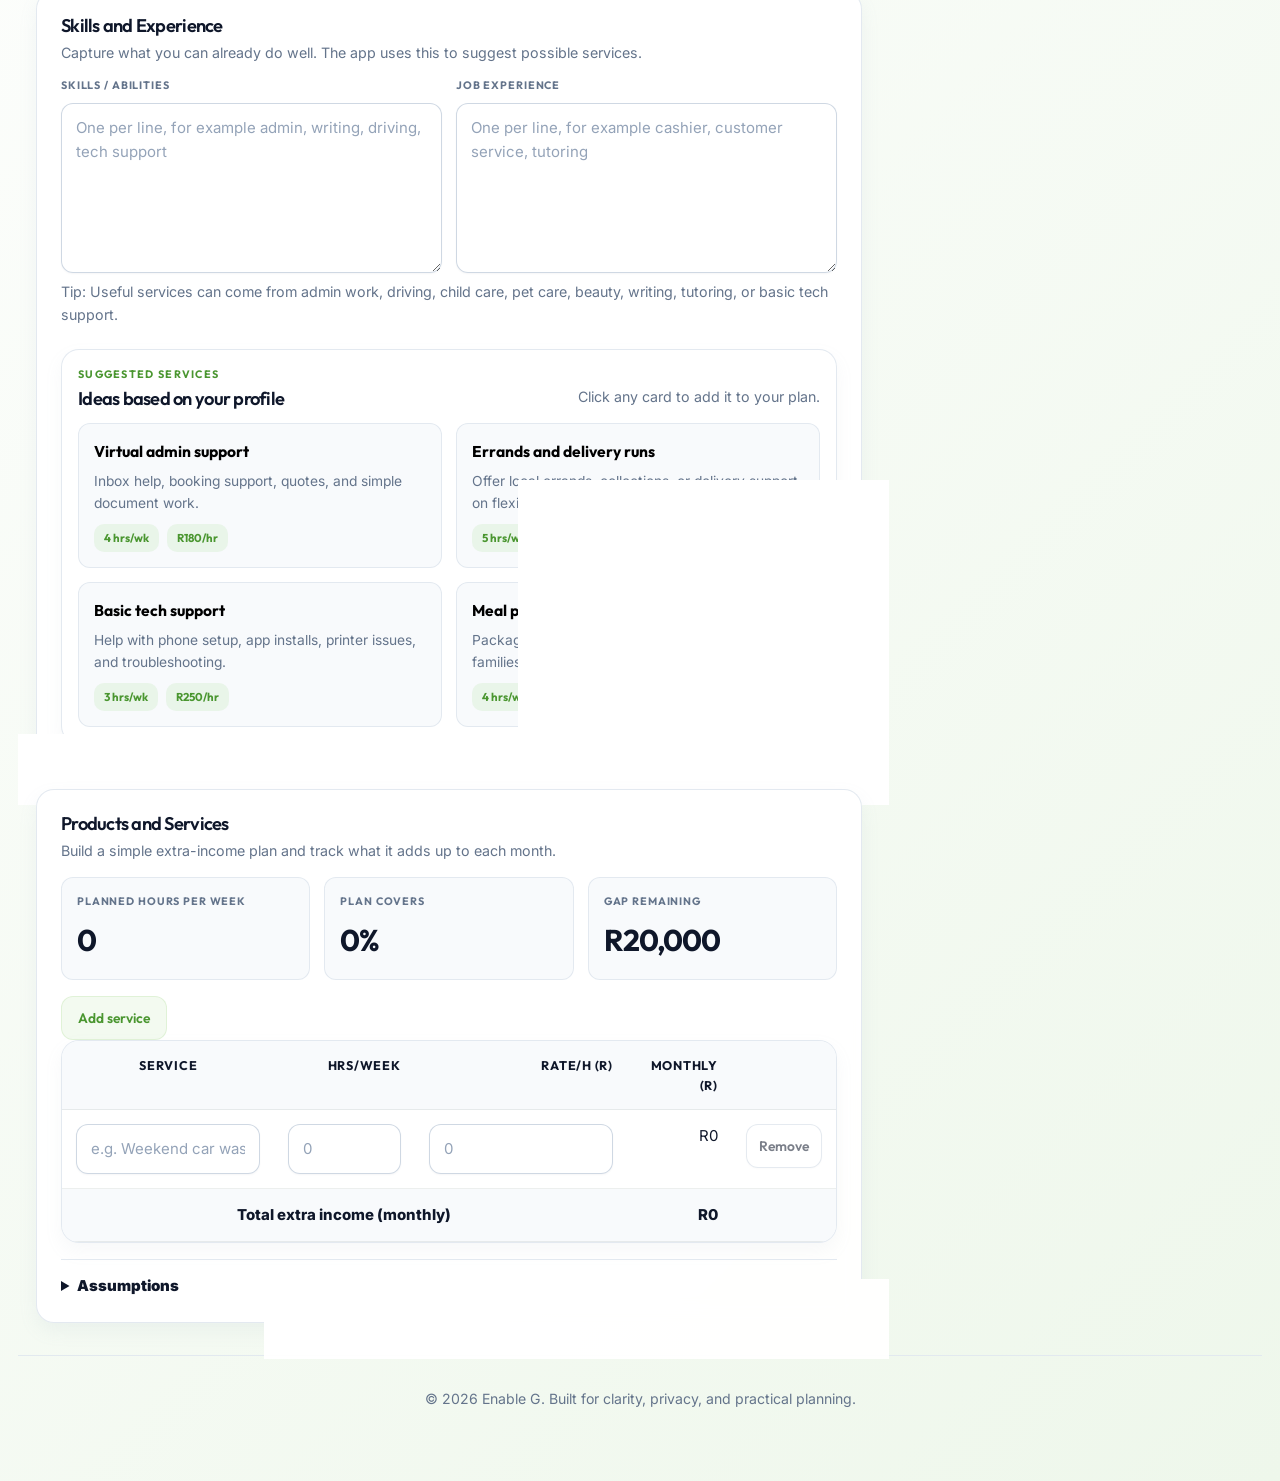
==== commit 63c25c23: "Add hero prep card" ====
--- a/index.html
+++ b/index.html
@@ -130,6 +130,22 @@
                   <li>Track your 2026 target gap in real time</li>
                   <li>Use skills and experience to plan paid services</li>
                   <li>Export a clean summary when your plan is ready</li>
+                </ul>
+              </div>
+
+              <div class="side-card side-card-illustrated">
+                <p class="eyebrow">Quick prep</p>
+                <h2>Before You Start</h2>
+                <p class="side-copy">
+                  A few simple details will help you get a more realistic
+                  income plan.
+                </p>
+
+                <ul class="side-list side-list-check">
+                  <li>Your current monthly income</li>
+                  <li>Your monthly needs, including dependency costs</li>
+                  <li>The hours you can realistically work each week</li>
+                  <li>A short list of skills or past work experience</li>
                 </ul>
               </div>
             </aside>
--- a/styles.css
+++ b/styles.css
@@ -523,6 +523,7 @@
 
 .hero-side {
   display: grid;
+  gap: 18px;
 }
 
 .side-card {
@@ -560,6 +561,12 @@
 
 .side-list li + li {
   margin-top: 10px;
+}
+
+.side-copy {
+  margin: 0;
+  color: var(--ink-soft);
+  font-size: 0.95rem;
 }
 
 .layout {
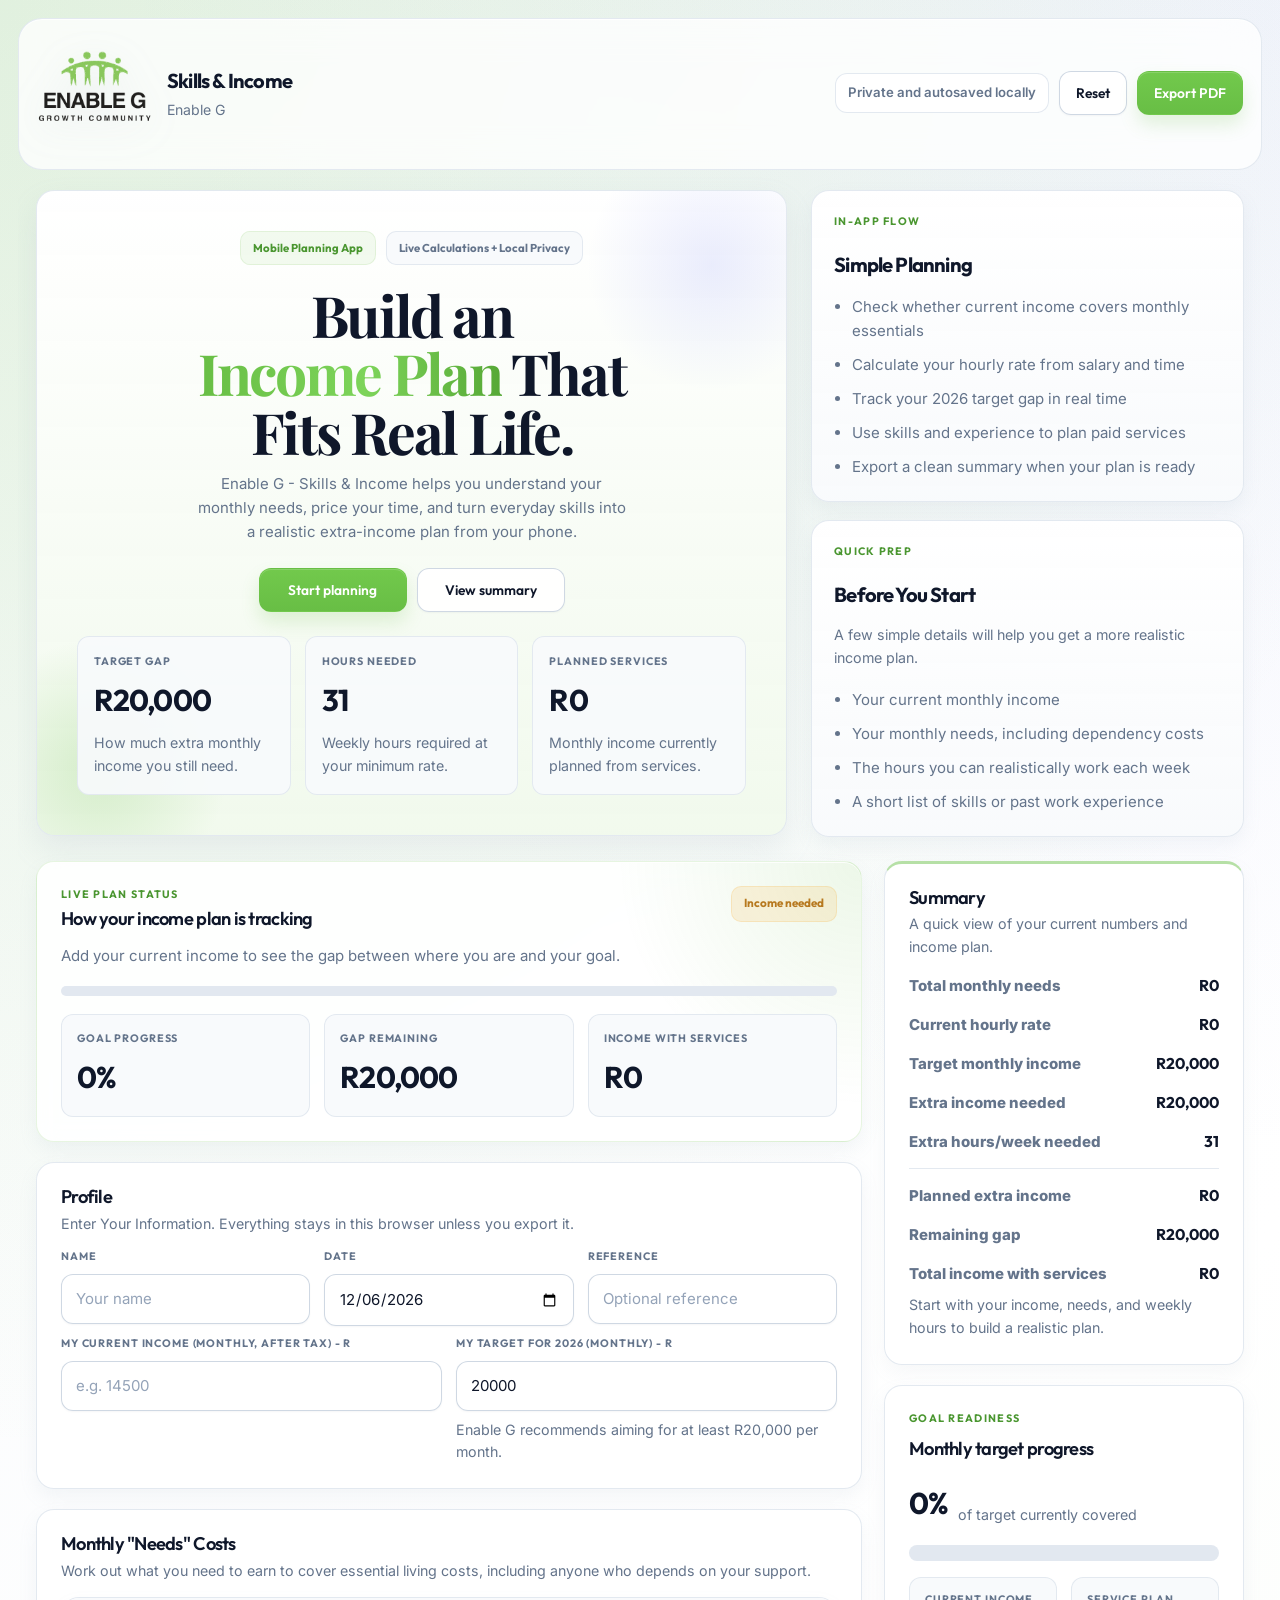
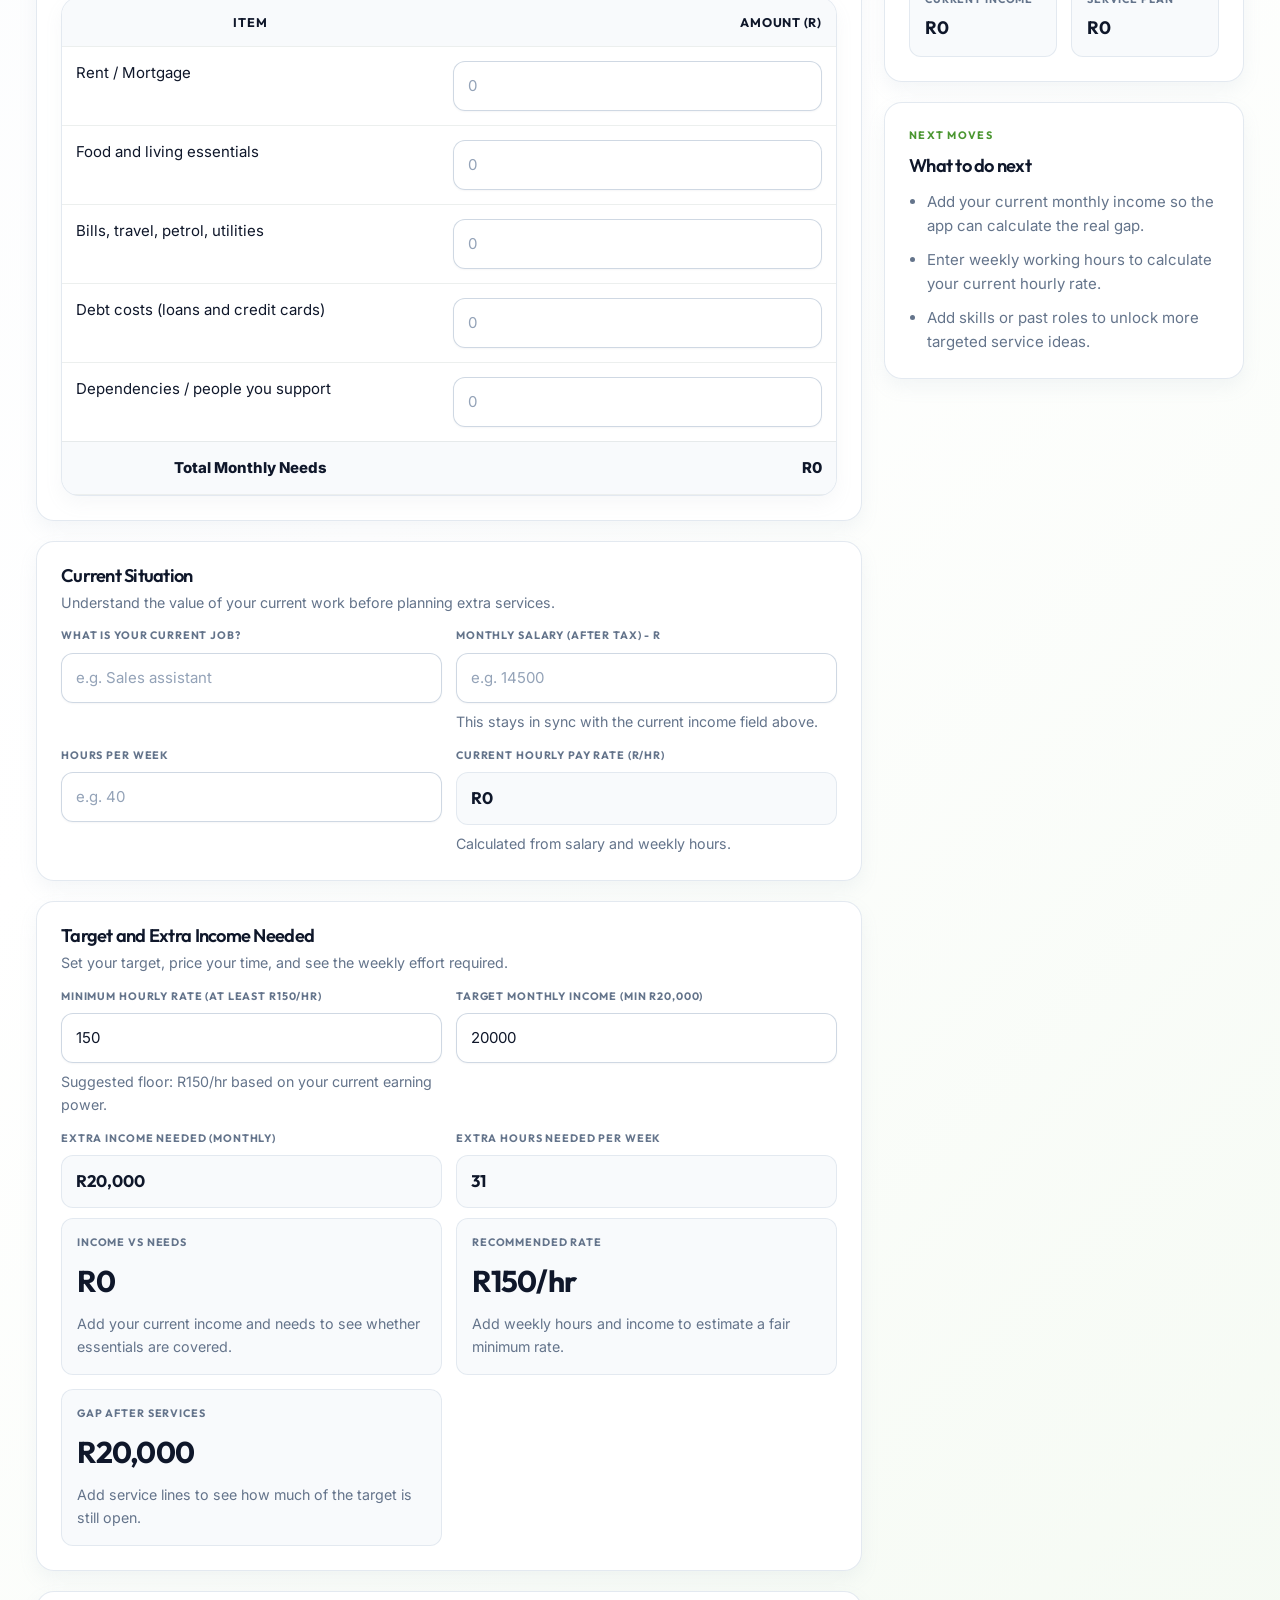
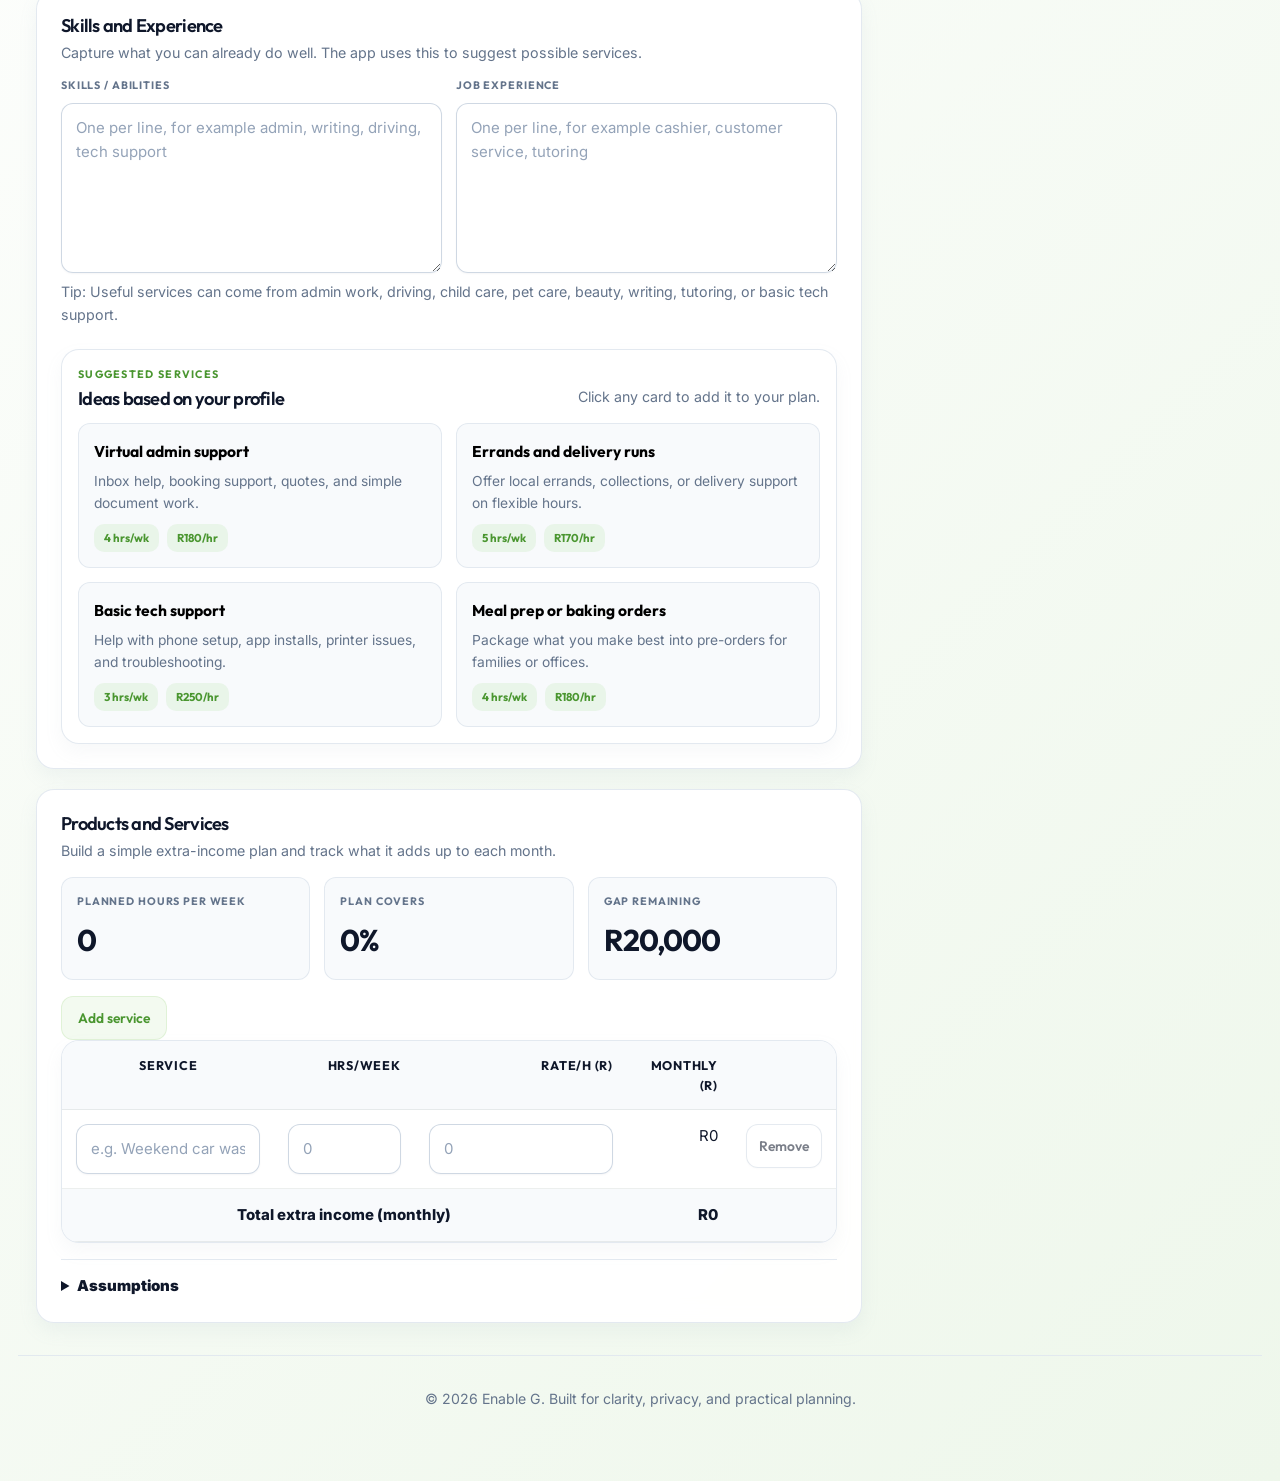
==== commit b7b51dbd: "Small change" ====
--- a/index.html
+++ b/index.html
@@ -137,8 +137,8 @@
                 <p class="eyebrow">Quick prep</p>
                 <h2>Before You Start</h2>
                 <p class="side-copy">
-                  A few simple details will help you get a more realistic
-                  income plan.
+                  A few simple details will help you get a more realistic income
+                  plan.
                 </p>
 
                 <ul class="side-list side-list-check">
@@ -420,7 +420,7 @@
                     min="0"
                     max="100"
                     step="1"
-                    placeholder="e.g. 45"
+                    placeholder="e.g. 40"
                   />
                 </div>
 
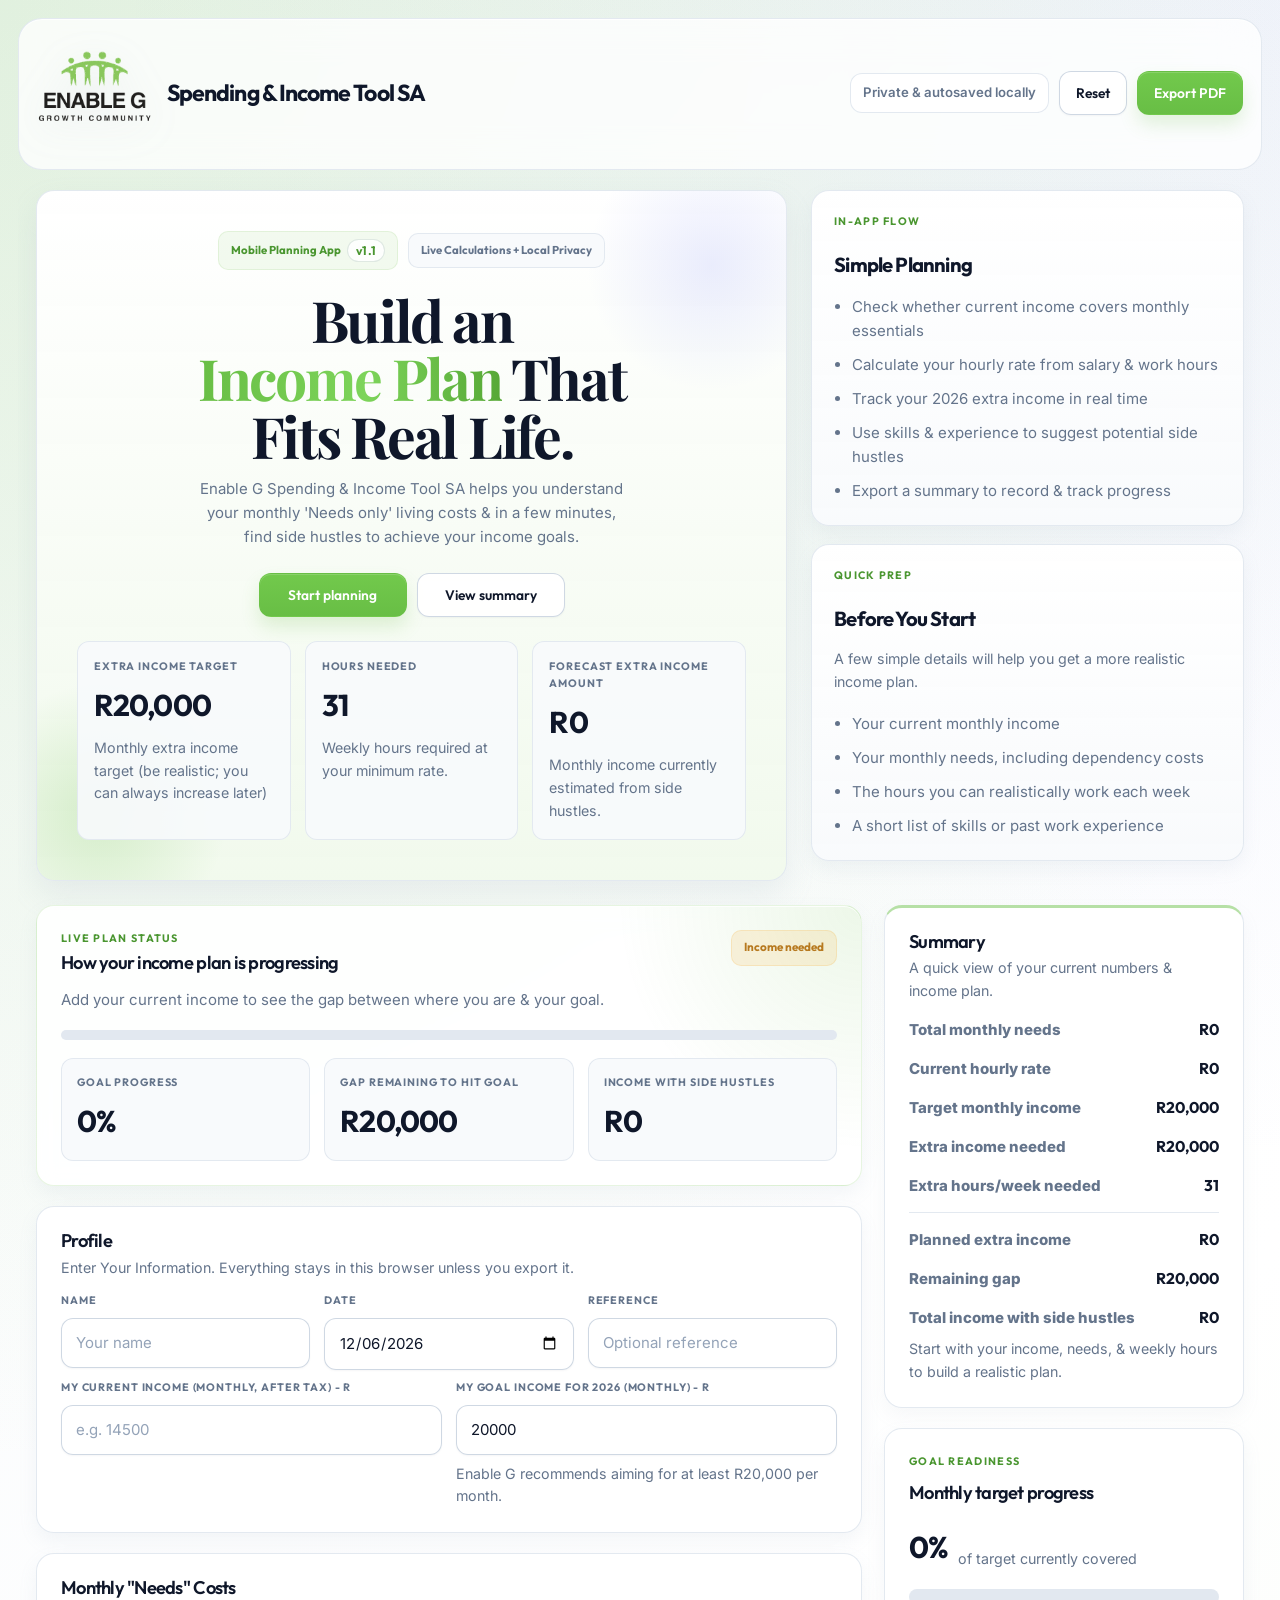
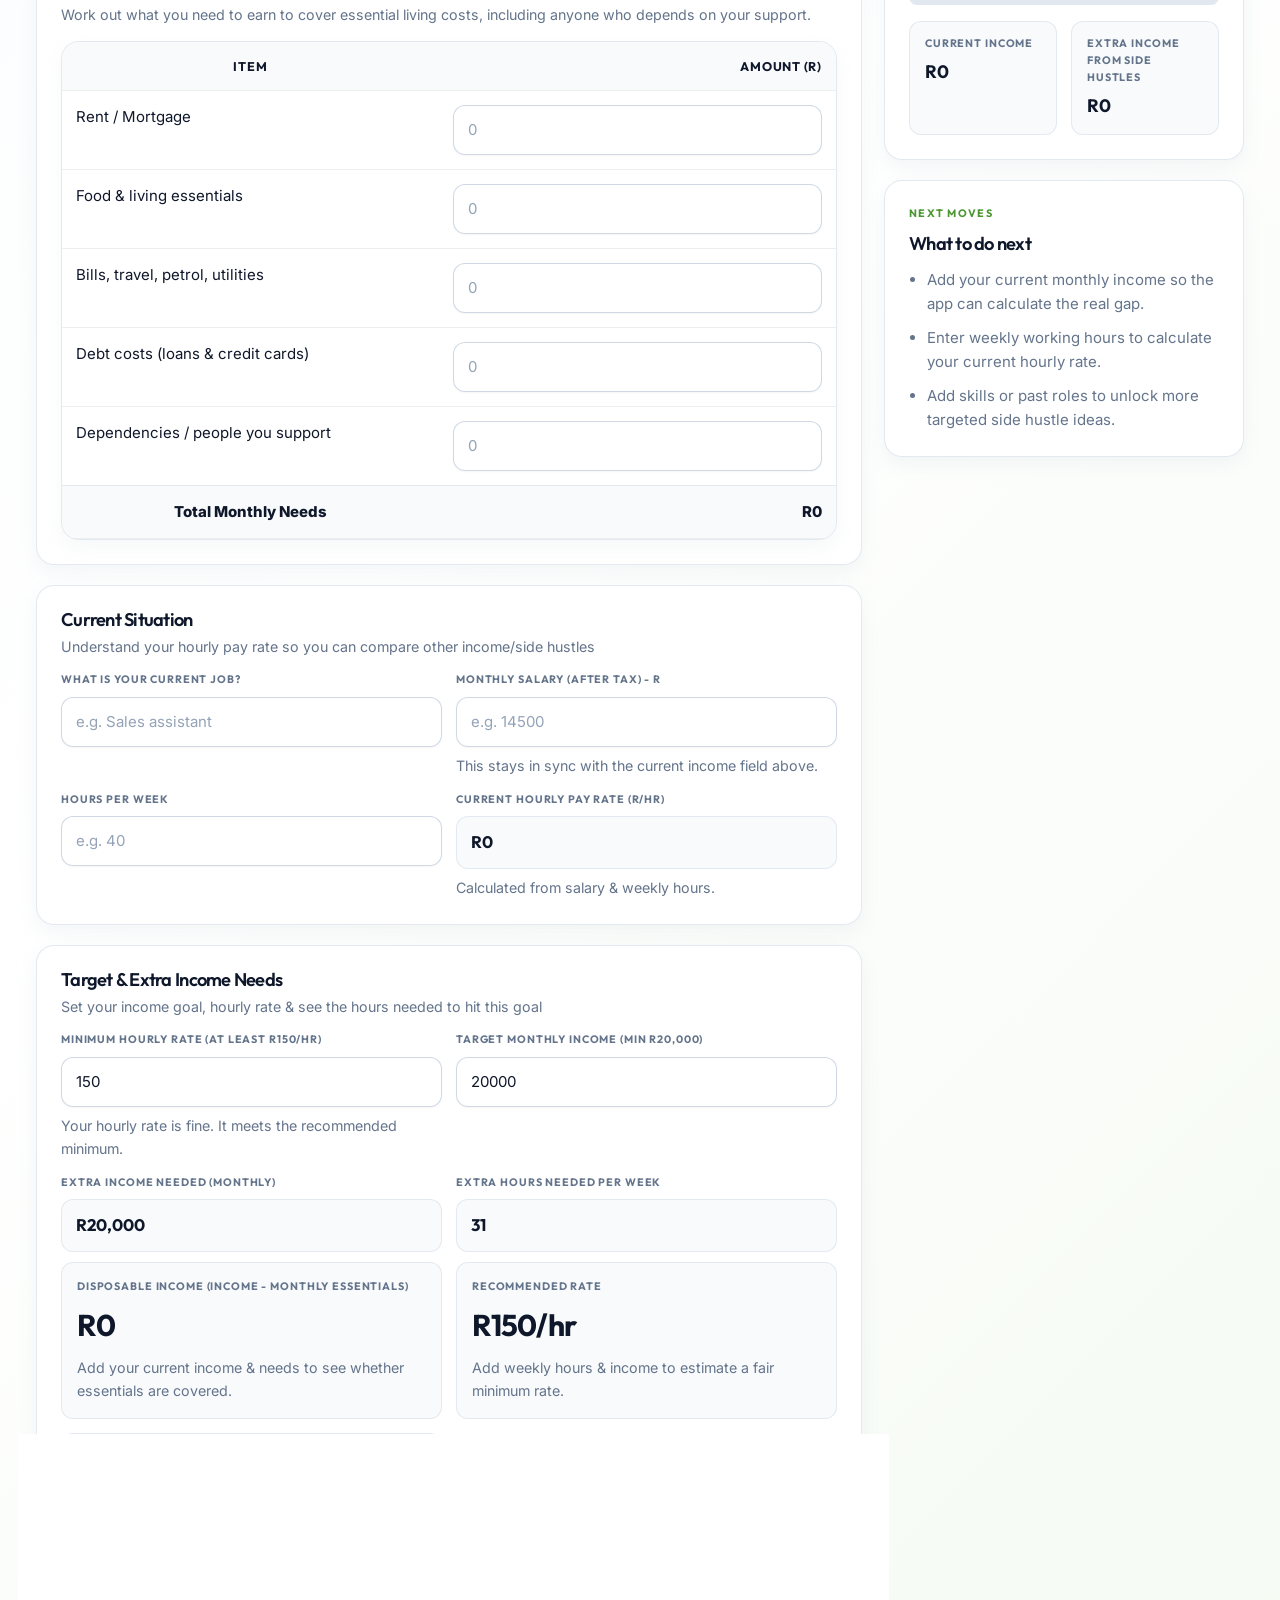
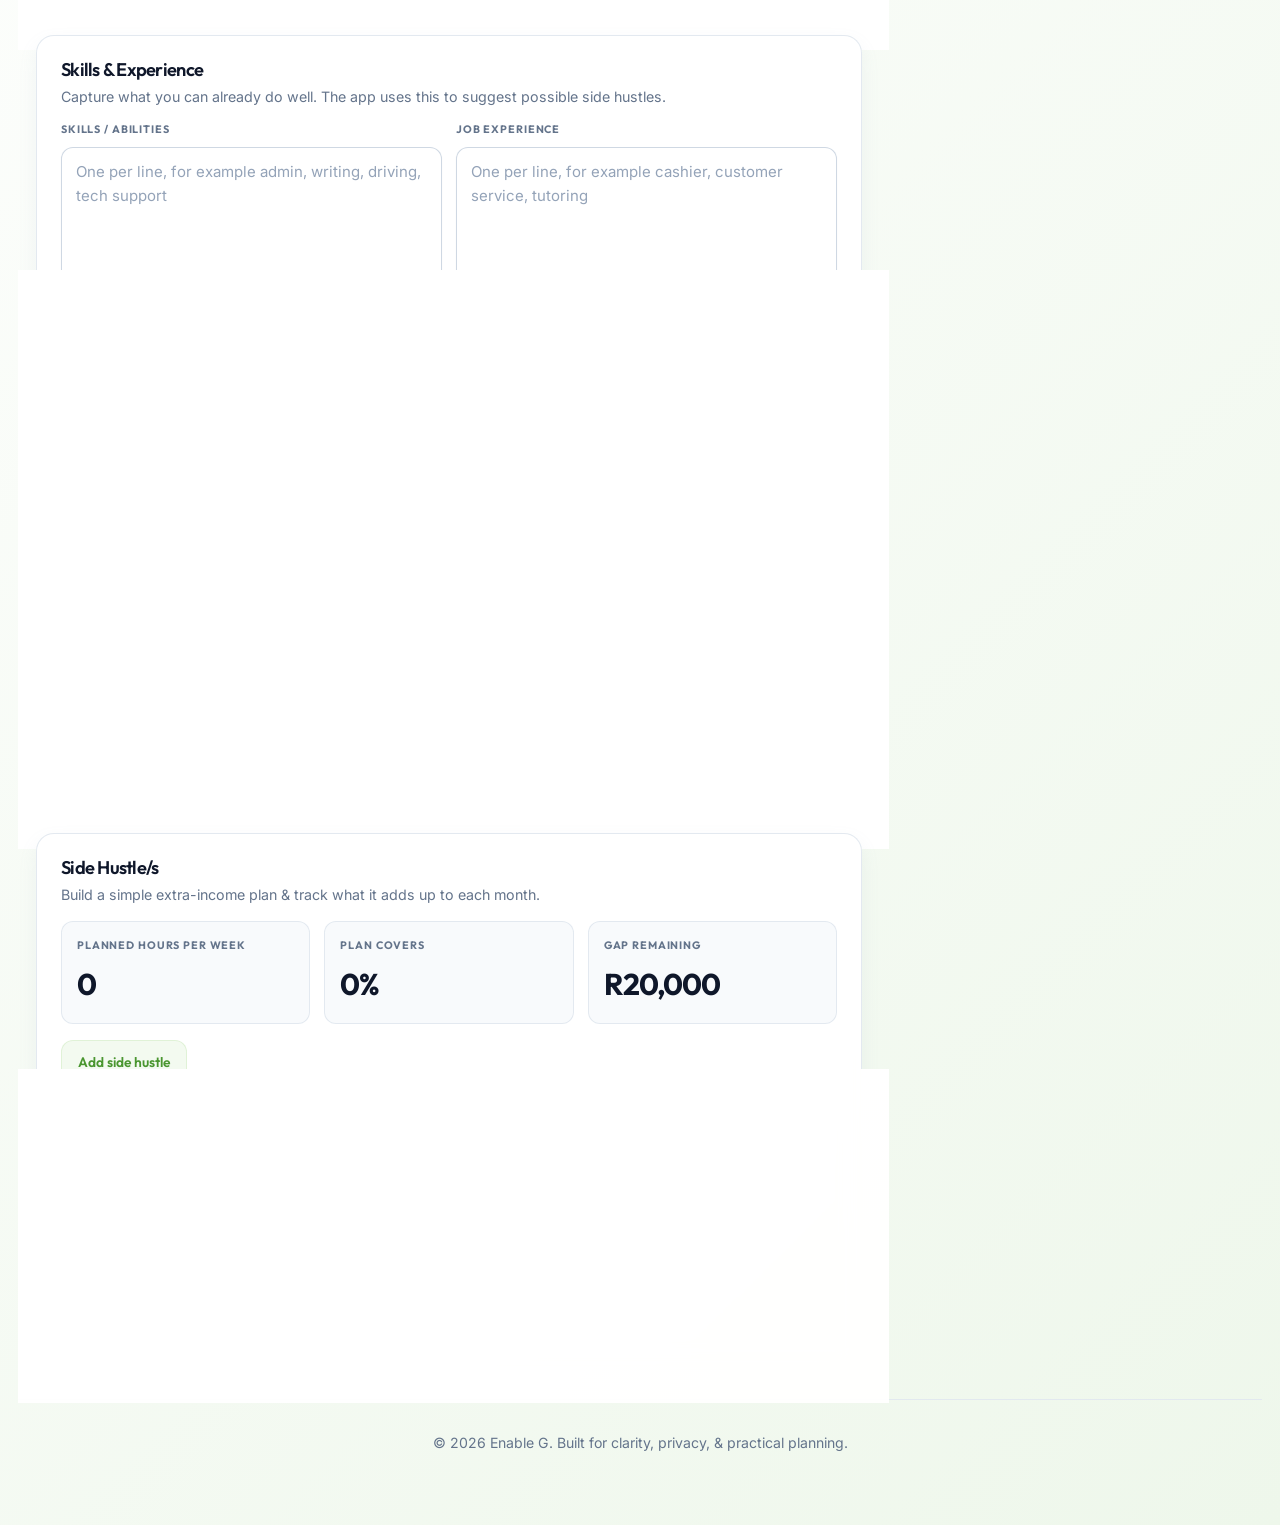
==== commit 666406d6: "Match SA app to UK planning experience" ====
--- a/index.html
+++ b/index.html
@@ -6,17 +6,17 @@
       name="viewport"
       content="width=device-width, initial-scale=1, viewport-fit=cover"
     />
-    <title>Enable G | Skills & Income</title>
+    <title>Enable G | Spending & Income Tool SA</title>
     <meta
       name="description"
-      content="Map your monthly needs, price your time, and turn your skills into a practical income plan with Enable G."
+      content="Map your monthly needs, compare your current & target income, & build a practical plan with Enable G."
     />
     <meta name="theme-color" content="#143928" />
 
     <link rel="preconnect" href="https://fonts.googleapis.com" />
     <link rel="preconnect" href="https://fonts.gstatic.com" crossorigin />
     <link
-      href="https://fonts.googleapis.com/css2?family=Inter:wght@400;500;600;700;800&family=Outfit:wght@500;600;700;800&family=Playfair+Display:wght@600;700&display=swap"
+      href="https://fonts.googleapis.com/css2?family=Inter:wght@400;500;600;700;800&amp;family=Outfit:wght@500;600;700;800&amp;family=Playfair+Display:wght@600;700&amp;display=swap"
       rel="stylesheet"
     />
 
@@ -27,7 +27,7 @@
     <a class="skip-link" href="#main">Skip to content</a>
 
     <div class="app-shell">
-      <header class="site-header" role="banner">
+      <header class="site-header">
         <nav class="nav" aria-label="Primary">
           <div class="brand">
             <img
@@ -40,14 +40,13 @@
             />
 
             <div class="brand-text">
-              <div class="brand-name">Skills & Income</div>
-              <div class="brand-tagline">Enable G</div>
+              <div class="brand-name">Spending & Income Tool SA</div>
             </div>
           </div>
 
           <div class="nav-meta">
             <div class="nav-status" id="saveStatus">
-              Private and autosaved locally
+              Private & autosaved locally
             </div>
 
             <div class="nav-actions">
@@ -67,7 +66,10 @@
           <div class="hero-inner">
             <div class="hero-card">
               <div class="hero-top">
-                <span class="pill">Mobile Planning App</span>
+                <span class="pill"
+                  >Mobile Planning App
+                  <span class="brand-version">v1.1</span></span
+                >
                 <span class="pill pill-soft"
                   >Live Calculations + Local Privacy</span
                 >
@@ -78,9 +80,9 @@
                 Fits Real Life.
               </h1>
               <p class="hero-subtitle">
-                Enable G - Skills & Income helps you understand your monthly
-                needs, price your time, and turn everyday skills into a
-                realistic extra-income plan from your phone.
+                Enable G Spending & Income Tool SA helps you understand your
+                monthly 'Needs only' living costs & in a few minutes, find side
+                hustles to achieve your income goals.
               </p>
 
               <div class="hero-actions">
@@ -90,12 +92,13 @@
                 <a class="btn btn-ghost" href="#summaryTitle">View summary</a>
               </div>
 
-              <div class="hero-stats" aria-label="Live plan summary">
+              <section class="hero-stats" aria-label="Live plan summary">
                 <article class="hero-stat">
-                  <span class="stat-label">Target gap</span>
+                  <span class="stat-label">Extra Income Target</span>
                   <output id="heroExtraIncome" class="stat-value">R0</output>
                   <p class="stat-note">
-                    How much extra monthly income you still need.
+                    Monthly extra income target (be realistic; you can always
+                    increase later)
                   </p>
                 </article>
 
@@ -108,13 +111,13 @@
                 </article>
 
                 <article class="hero-stat">
-                  <span class="stat-label">Planned services</span>
+                  <span class="stat-label">Forecast Extra Income Amount</span>
                   <output id="heroServices" class="stat-value">R0</output>
                   <p class="stat-note">
-                    Monthly income currently planned from services.
+                    Monthly income currently estimated from side hustles.
                   </p>
                 </article>
-              </div>
+              </section>
             </div>
 
             <aside class="hero-side" aria-label="Enable G overview">
@@ -126,10 +129,12 @@
                   <li>
                     Check whether current income covers monthly essentials
                   </li>
-                  <li>Calculate your hourly rate from salary and time</li>
-                  <li>Track your 2026 target gap in real time</li>
-                  <li>Use skills and experience to plan paid services</li>
-                  <li>Export a clean summary when your plan is ready</li>
+                  <li>Calculate your hourly rate from salary & work hours</li>
+                  <li>Track your 2026 extra income in real time</li>
+                  <li>
+                    Use skills & experience to suggest potential side hustles
+                  </li>
+                  <li>Export a summary to record & track progress</li>
                 </ul>
               </div>
 
@@ -155,12 +160,14 @@
 
       <main id="main" class="container">
         <div class="layout">
-          <div class="content" aria-label="Calculator inputs">
+          <section class="content" aria-label="Calculator inputs">
             <section class="card status-card" aria-labelledby="planStatusTitle">
               <header class="card-header compact-header">
                 <div>
                   <p class="eyebrow">Live plan status</p>
-                  <h2 id="planStatusTitle">How your income plan is tracking</h2>
+                  <h2 id="planStatusTitle">
+                    How your income plan is progressing
+                  </h2>
                 </div>
 
                 <span class="status-badge tone-neutral" id="planStatusBadge">
@@ -169,7 +176,7 @@
               </header>
 
               <p class="status-copy" id="planStatusText">
-                Add your income, target, and rate to unlock a full plan view.
+                Add your income, target, & rate to unlock a full plan view.
               </p>
 
               <div class="meter" aria-hidden="true">
@@ -185,14 +192,14 @@
                 </article>
 
                 <article class="status-metric">
-                  <span class="status-label">Gap remaining</span>
+                  <span class="status-label">Gap remaining to hit goal</span>
                   <output id="gapRemainingValue" class="status-value"
                     >R0</output
                   >
                 </article>
 
                 <article class="status-metric">
-                  <span class="status-label">Income with services</span>
+                  <span class="status-label">Income with side hustles</span>
                   <output id="totalIncomeValue" class="status-value">R0</output>
                 </article>
               </div>
@@ -253,7 +260,7 @@
 
                 <div class="field">
                   <label for="targetMonthlyIncome">
-                    My Target for 2026 (monthly) - R
+                    My goal income for 2026 (monthly) - R
                   </label>
                   <input
                     id="targetMonthlyIncome"
@@ -281,9 +288,8 @@
                 </p>
               </header>
 
-              <div
+              <section
                 class="table-wrap"
-                role="region"
                 aria-label="Needs costs table"
                 tabindex="0"
               >
@@ -310,7 +316,7 @@
                       </td>
                     </tr>
                     <tr>
-                      <td>Food and living essentials</td>
+                      <td>Food & living essentials</td>
                       <td class="right">
                         <input
                           id="needFood"
@@ -336,7 +342,7 @@
                       </td>
                     </tr>
                     <tr>
-                      <td>Debt costs (loans and credit cards)</td>
+                      <td>Debt costs (loans & credit cards)</td>
                       <td class="right">
                         <input
                           id="needDebt"
@@ -372,15 +378,15 @@
                     </tr>
                   </tfoot>
                 </table>
-              </div>
+              </section>
             </section>
 
             <section class="card" aria-labelledby="currentTitle">
               <header class="card-header">
                 <h2 id="currentTitle">Current Situation</h2>
                 <p class="card-subtitle">
-                  Understand the value of your current work before planning
-                  extra services.
+                  Understand your hourly pay rate so you can compare other
+                  income/side hustles
                 </p>
               </header>
 
@@ -433,17 +439,17 @@
                   >
                     R0
                   </output>
-                  <p class="hint">Calculated from salary and weekly hours.</p>
+                  <p class="hint">Calculated from salary & weekly hours.</p>
                 </div>
               </div>
             </section>
 
             <section class="card" aria-labelledby="targetTitle">
               <header class="card-header">
-                <h2 id="targetTitle">Target and Extra Income Needed</h2>
+                <h2 id="targetTitle">Target & Extra Income Needs</h2>
                 <p class="card-subtitle">
-                  Set your target, price your time, and see the weekly effort
-                  required.
+                  Set your income goal, hourly rate & see the hours needed to
+                  hit this goal
                 </p>
               </header>
 
@@ -462,7 +468,8 @@
                     value="150"
                   />
                   <p class="hint" id="minRateHint">
-                    Guideline: do not price below R150/hr.
+                    Suggested minimum: R150/h based on your current earnings
+                    hourly rate.
                   </p>
                 </div>
 
@@ -504,12 +511,14 @@
                 </div>
               </div>
 
-              <div class="insight-grid" aria-label="Planning insights">
+              <section class="insight-grid" aria-label="Planning insights">
                 <article class="insight-card">
-                  <span class="insight-label">Income vs needs</span>
+                  <span class="insight-label"
+                    >Disposable Income (Income - Monthly Essentials)</span
+                  >
                   <output id="needsCoverage" class="insight-value">R0</output>
                   <p class="insight-copy" id="needsCoverageText">
-                    Add your current income and needs to see whether essentials
+                    Add your current income & needs to see whether essentials
                     are covered.
                   </p>
                 </article>
@@ -525,24 +534,24 @@
                 </article>
 
                 <article class="insight-card">
-                  <span class="insight-label">Gap after services</span>
+                  <span class="insight-label">Gap after side hustles</span>
                   <output id="remainingGapInline" class="insight-value"
                     >R0</output
                   >
                   <p class="insight-copy" id="remainingGapText">
-                    Add service lines to see how much of the target is still
+                    Add side hustle lines to see how much of the target is still
                     open.
                   </p>
                 </article>
-              </div>
+              </section>
             </section>
 
             <section class="card" aria-labelledby="skillsTitle">
               <header class="card-header">
-                <h2 id="skillsTitle">Skills and Experience</h2>
+                <h2 id="skillsTitle">Skills & Experience</h2>
                 <p class="card-subtitle">
                   Capture what you can already do well. The app uses this to
-                  suggest possible services.
+                  suggest possible side hustles.
                 </p>
               </header>
 
@@ -567,15 +576,15 @@
               </div>
 
               <p class="tip">
-                Tip: Useful services can come from admin work, driving, child
-                care, pet care, beauty, writing, tutoring, or basic tech
+                Tip: Useful side hustles can come from admin work, driving,
+                child care, pet care, beauty, writing, tutoring, or basic tech
                 support.
               </p>
 
-              <div class="ideas-panel" aria-labelledby="ideasTitle">
+              <section class="ideas-panel" aria-labelledby="ideasTitle">
                 <div class="ideas-header">
                   <div>
-                    <p class="eyebrow">Suggested services</p>
+                    <p class="eyebrow">Suggested side hustles</p>
                     <h3 id="ideasTitle">Ideas based on your profile</h3>
                   </div>
                   <p class="hint">Click any card to add it to your plan.</p>
@@ -585,19 +594,22 @@
                 <p class="empty-state" id="serviceIdeasEmpty">
                   Add a few skills or past roles to unlock tailored suggestions.
                 </p>
-              </div>
+              </section>
             </section>
 
             <section class="card" aria-labelledby="servicesTitle">
               <header class="card-header">
-                <h2 id="servicesTitle">Products and Services</h2>
+                <h2 id="servicesTitle">Side Hustle/s</h2>
                 <p class="card-subtitle">
-                  Build a simple extra-income plan and track what it adds up to
+                  Build a simple extra-income plan & track what it adds up to
                   each month.
                 </p>
               </header>
 
-              <div class="services-overview" aria-label="Services overview">
+              <section
+                class="services-overview"
+                aria-label="Side hustle overview"
+              >
                 <article class="service-summary">
                   <span class="service-summary-label"
                     >Planned hours per week</span
@@ -623,7 +635,7 @@
                     R0
                   </output>
                 </article>
-              </div>
+              </section>
 
               <div class="card-actions">
                 <button
@@ -631,20 +643,19 @@
                   type="button"
                   id="btnAddServiceRow"
                 >
-                  Add service
+                  Add side hustle
                 </button>
               </div>
 
-              <div
+              <section
                 class="table-wrap"
-                role="region"
-                aria-label="Services table"
+                aria-label="Side hustle table"
                 tabindex="0"
               >
                 <table class="data-table" id="servicesTable">
                   <thead>
                     <tr>
-                      <th scope="col">Service</th>
+                      <th scope="col">Side Hustle</th>
                       <th scope="col" class="right">Hrs/week</th>
                       <th scope="col" class="right">Rate/h (R)</th>
                       <th scope="col" class="right">Monthly (R)</th>
@@ -658,12 +669,12 @@
                     <tr class="service-row" data-index="0">
                       <td>
                         <label class="sr-only" for="svcDesc0"
-                          >Service description</label
+                          >Side hustle description</label
                         >
                         <input
                           id="svcDesc0"
                           type="text"
-                          placeholder="e.g. Weekend car wash service"
+                          placeholder="e.g. Admin"
                         />
                       </td>
                       <td class="right">
@@ -713,7 +724,7 @@
                   <tfoot>
                     <tr>
                       <th scope="row" colspan="3">
-                        Total extra income (monthly)
+                        Total Extra Income (Monthly)
                       </th>
                       <td class="right">
                         <output id="servicesTotal" aria-live="polite"
@@ -724,7 +735,7 @@
                     </tr>
                   </tfoot>
                 </table>
-              </div>
+              </section>
 
               <details class="assumptions">
                 <summary>Assumptions</summary>
@@ -740,14 +751,14 @@
                 </ul>
               </details>
             </section>
-          </div>
+          </section>
 
           <aside class="summary" aria-label="Summary">
             <section class="card summary-card" aria-labelledby="summaryTitle">
               <header class="card-header">
                 <h2 id="summaryTitle">Summary</h2>
                 <p class="card-subtitle">
-                  A quick view of your current numbers and income plan.
+                  A quick view of your current numbers & income plan.
                 </p>
               </header>
 
@@ -782,13 +793,13 @@
                   <dd><output id="sumRemainingGap">R0</output></dd>
                 </div>
                 <div>
-                  <dt>Total income with services</dt>
+                  <dt>Total income with side hustles</dt>
                   <dd><output id="sumIncomeWithServices">R0</output></dd>
                 </div>
               </dl>
 
               <p class="summary-message" id="summaryPlanMessage">
-                Start with your income, needs, and weekly hours to build a
+                Start with your income, needs, & weekly hours to build a
                 realistic plan.
               </p>
             </section>
@@ -818,7 +829,9 @@
                   <output id="summaryCurrentIncome">R0</output>
                 </div>
                 <div>
-                  <span class="progress-label">Service plan</span>
+                  <span class="progress-label"
+                    >Extra Income From Side Hustles</span
+                  >
                   <output id="summaryServicePlan">R0</output>
                 </div>
               </div>
@@ -831,19 +844,20 @@
               </header>
 
               <ul class="action-list" id="nextStepsList">
-                <li>Add your current monthly income and target.</li>
+                <li>Add your current monthly income & target.</li>
                 <li>Enter your weekly hours to calculate your hourly rate.</li>
-                <li>List your skills to unlock service suggestions.</li>
+                <li>List your skills to unlock side hustle suggestions.</li>
               </ul>
             </section>
+
           </aside>
         </div>
       </main>
 
       <footer class="site-footer">
         <p>
-          &copy; <span id="year"></span> Enable G. Built for clarity, privacy,
-          and practical planning.
+          &copy; <span id="year"></span> Enable G. Built for clarity, privacy, &
+          practical planning.
         </p>
       </footer>
     </div>
--- a/styles.css
+++ b/styles.css
@@ -221,13 +221,34 @@
 }
 
 .brand-name {
-  font-size: 1.34rem;
+  font-size: 1.54rem;
   font-weight: 700;
+  line-height: 1.08;
+  text-wrap: balance;
 }
 
 .brand-tagline {
   font-size: 0.94rem;
   color: var(--ink-soft);
+}
+
+.brand-version {
+  display: inline-flex;
+  align-items: center;
+  margin-left: 6px;
+  padding: 1px 8px;
+  border: 1px solid rgba(38, 98, 67, 0.14);
+  border-radius: 999px;
+  background: rgba(255, 255, 255, 0.68);
+  color: var(--accent-deep);
+  font-size: 0.8rem;
+  font-weight: 700;
+  letter-spacing: 0.01em;
+  vertical-align: middle;
+}
+
+.pill .brand-version {
+  background: rgba(255, 255, 255, 0.84);
 }
 
 .nav-meta {
@@ -492,6 +513,10 @@
   font-size: clamp(1.4rem, 3.8vw, 2rem);
   font-weight: 700;
   letter-spacing: -0.03em;
+}
+
+.value-negative {
+  color: var(--danger);
 }
 
 .stat-note,
@@ -521,6 +546,10 @@
   font-size: 0.95rem;
 }
 
+.copy-negative {
+  color: var(--danger);
+}
+
 .hero-side {
   display: grid;
   gap: 18px;
@@ -729,6 +758,7 @@
 input[type="text"],
 input[type="date"],
 input[type="number"],
+select,
 textarea {
   width: 100%;
   min-width: 0;
@@ -752,11 +782,13 @@
 }
 
 input:hover,
+select:hover,
 textarea:hover {
   border-color: rgba(104, 190, 69, 0.24);
 }
 
 input:focus,
+select:focus,
 textarea:focus {
   border-color: rgba(104, 190, 69, 0.38);
   box-shadow: 0 0 0 3px var(--focus);
@@ -1040,6 +1072,7 @@
     max-width: none;
     justify-self: stretch;
   }
+
 }
 
 @media (min-width: 700px) {
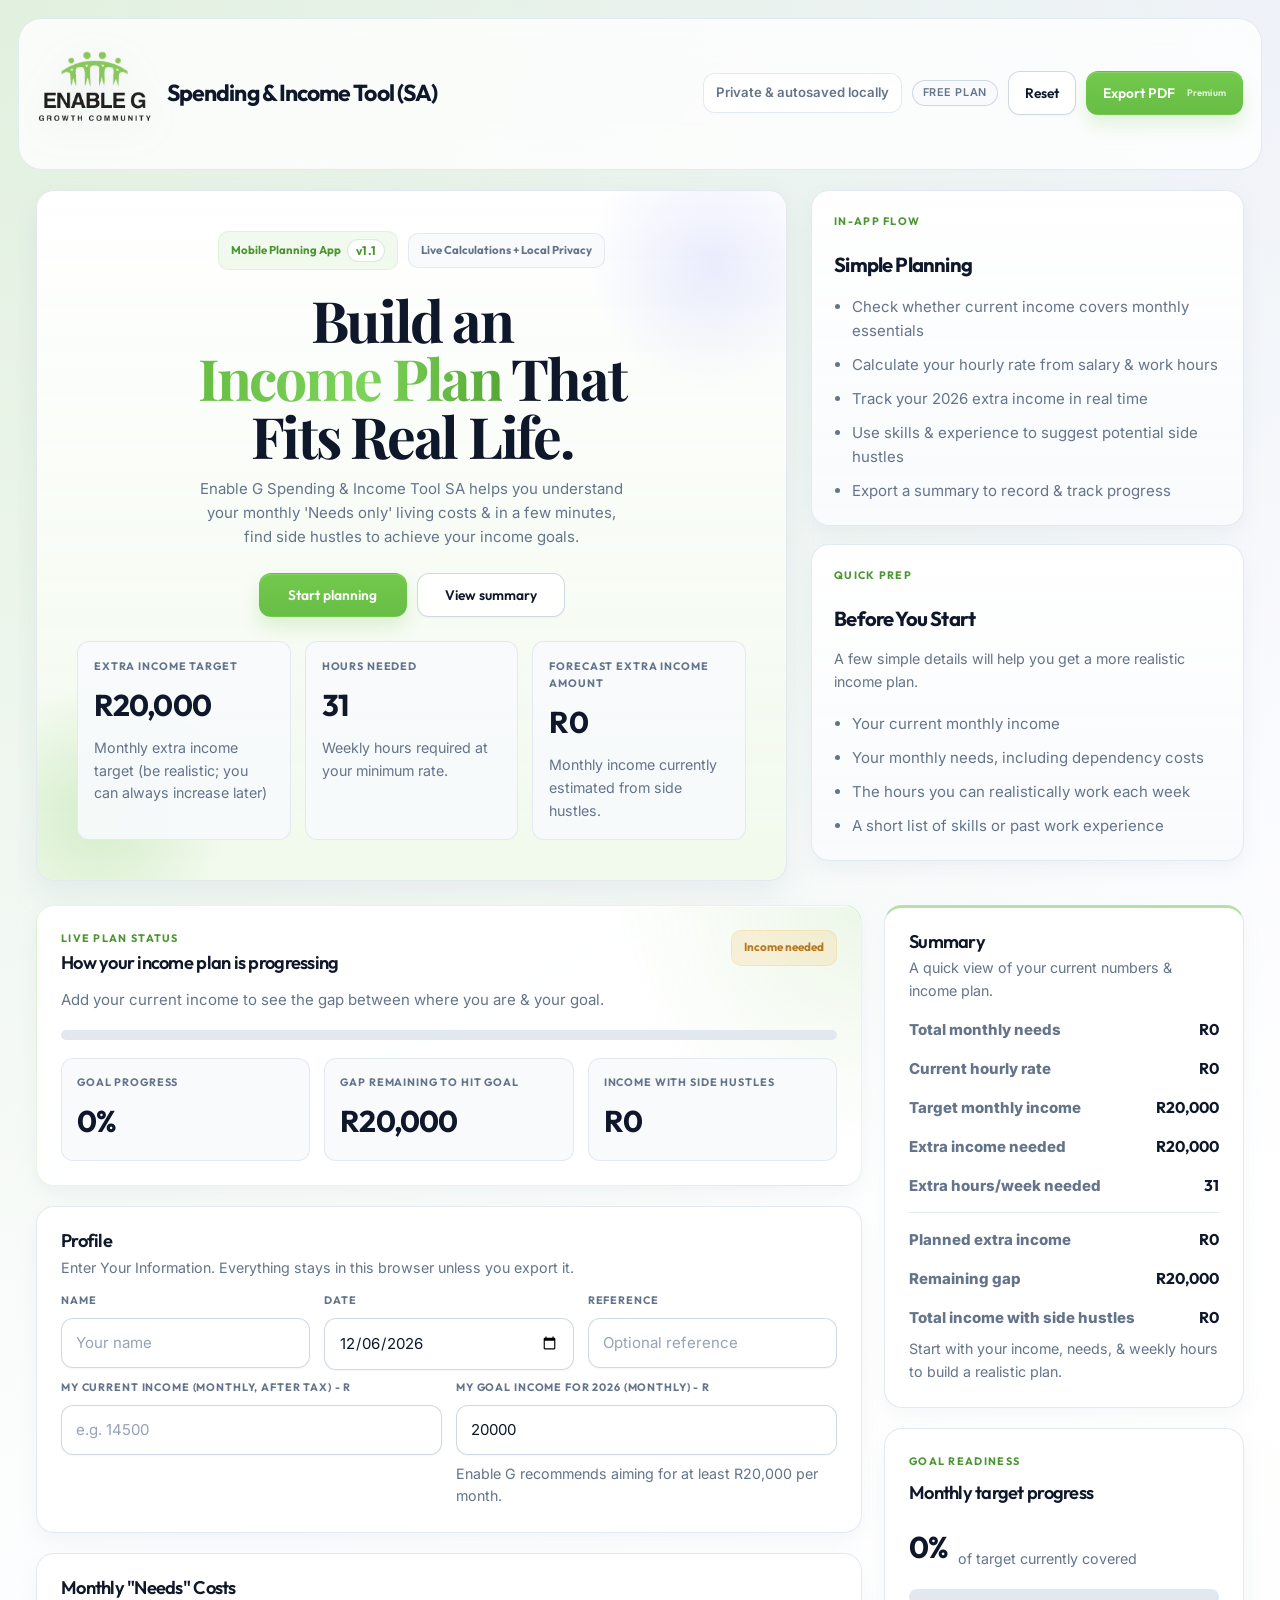
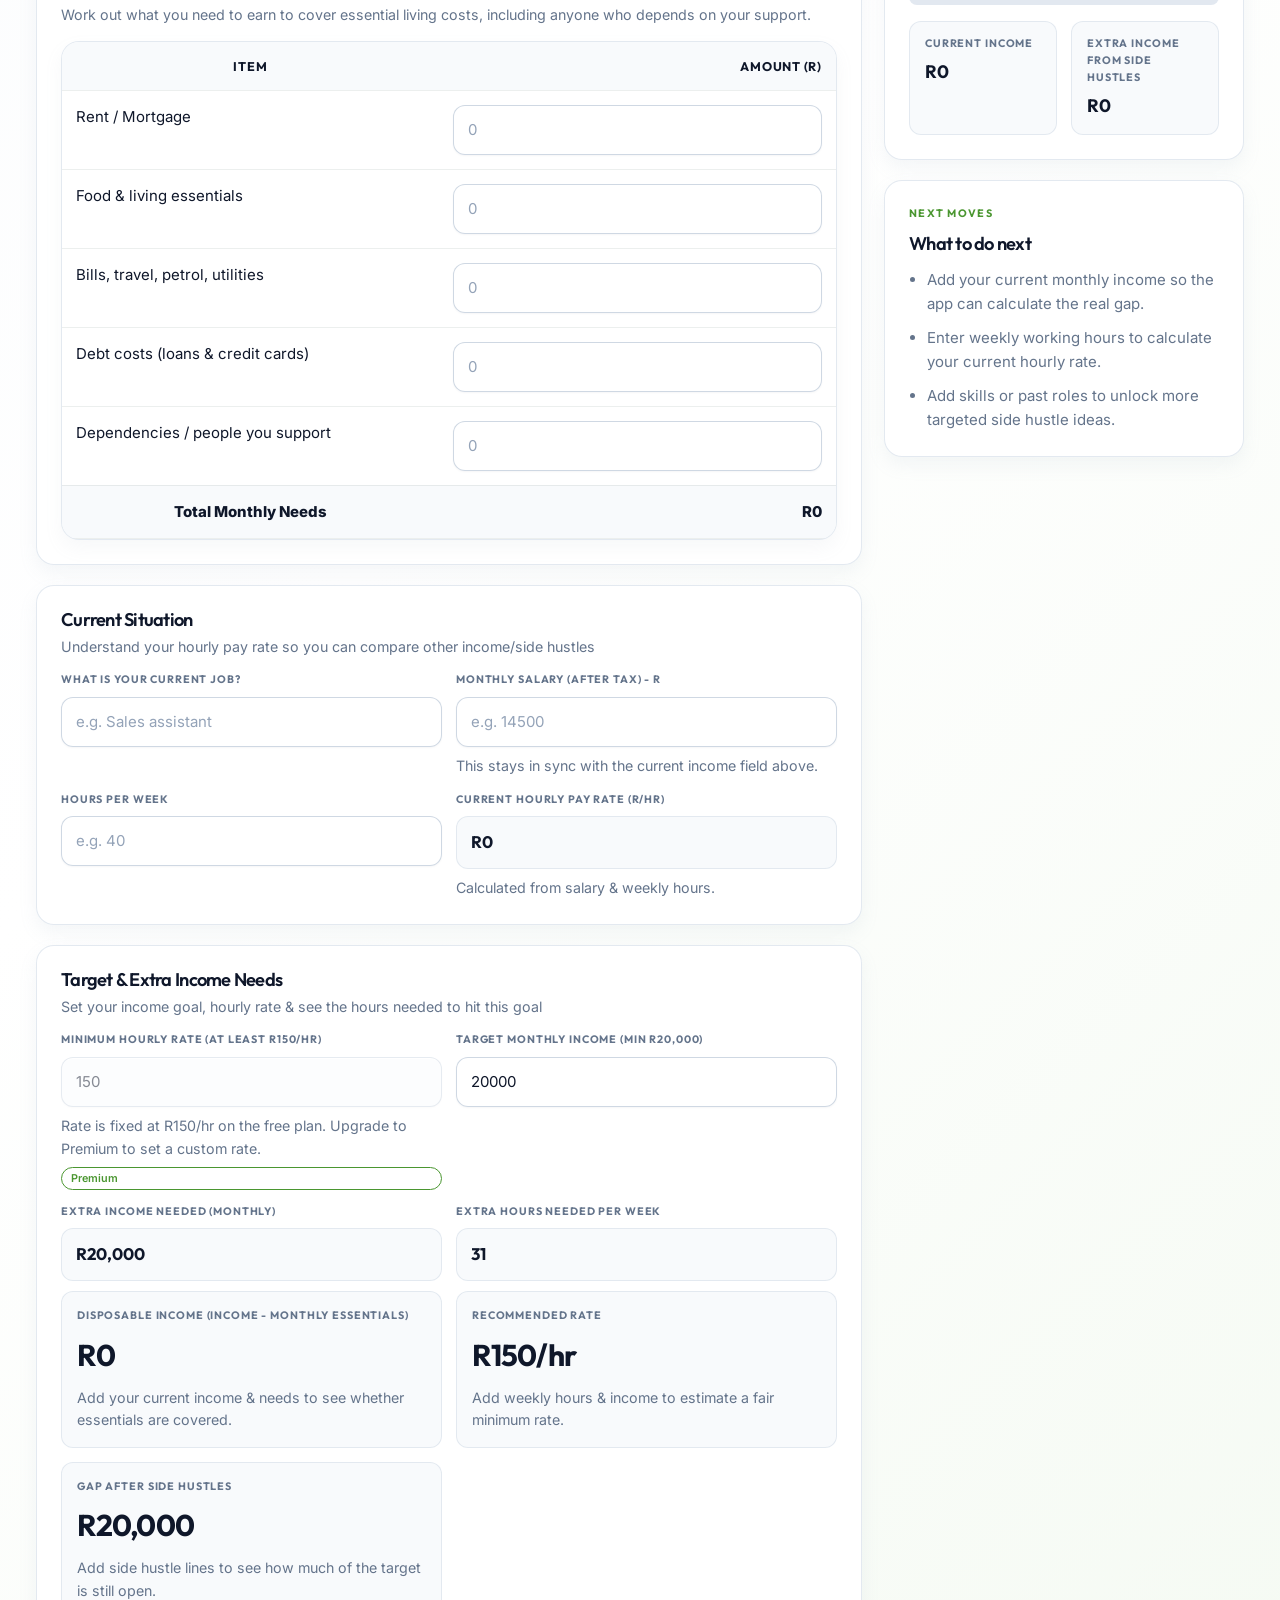
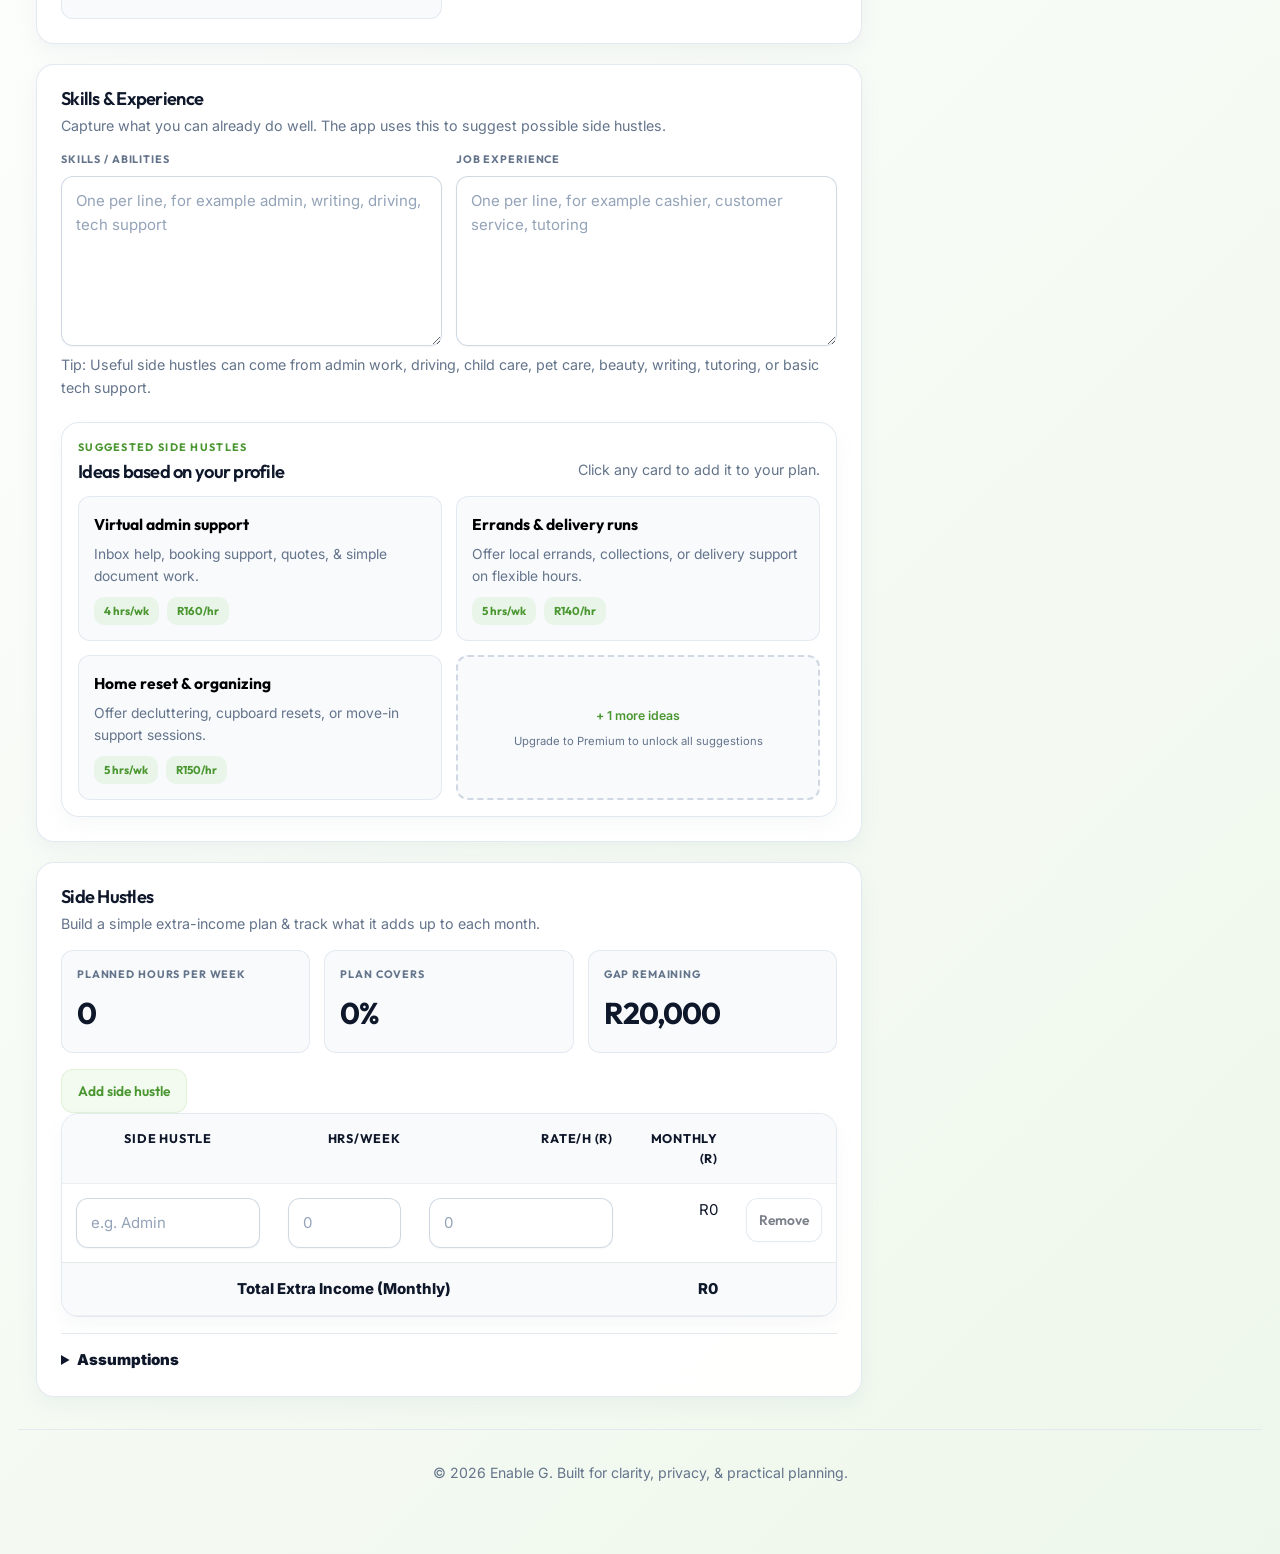
==== commit 4c122fd4: "Add premium tier with fintech dashboard, sidebar nav, and freemium system - premium.html: full premi" ====
--- a/index.html
+++ b/index.html
@@ -6,7 +6,7 @@
       name="viewport"
       content="width=device-width, initial-scale=1, viewport-fit=cover"
     />
-    <title>Enable G | Spending & Income Tool SA</title>
+    <title>Enable G | Spending & Income Tool (SA)</title>
     <meta
       name="description"
       content="Map your monthly needs, compare your current & target income, & build a practical plan with Enable G."
@@ -40,7 +40,7 @@
             />
 
             <div class="brand-text">
-              <div class="brand-name">Spending & Income Tool SA</div>
+              <div class="brand-name">Spending & Income Tool (SA)</div>
             </div>
           </div>
 
@@ -48,6 +48,7 @@
             <div class="nav-status" id="saveStatus">
               Private & autosaved locally
             </div>
+            <span class="tier-badge" id="tierBadge" hidden>Free Plan</span>
 
             <div class="nav-actions">
               <button class="btn btn-ghost" type="button" id="btnReset">
@@ -599,7 +600,7 @@
 
             <section class="card" aria-labelledby="servicesTitle">
               <header class="card-header">
-                <h2 id="servicesTitle">Side Hustle/s</h2>
+                <h2 id="servicesTitle">Side Hustles</h2>
                 <p class="card-subtitle">
                   Build a simple extra-income plan & track what it adds up to
                   each month.
@@ -849,7 +850,6 @@
                 <li>List your skills to unlock side hustle suggestions.</li>
               </ul>
             </section>
-
           </aside>
         </div>
       </main>
@@ -862,6 +862,29 @@
       </footer>
     </div>
 
+    <!-- Upgrade modal (used by free-tier locked features) -->
+    <div class="modal-overlay" id="upgradeModal" role="dialog" aria-modal="true" aria-labelledby="upgradeModalTitle">
+      <div class="modal">
+        <header class="modal-header">
+          <h2 id="upgradeModalTitle">Premium feature</h2>
+          <button class="modal-close-btn" type="button" id="upgradeModalClose" aria-label="Close dialog">&#x2715;</button>
+        </header>
+        <div class="modal-body">
+          <p class="modal-intro">This feature is part of the <strong>Enable G Premium Plan</strong>.</p>
+          <ul class="modal-features">
+            <li>Export your plan as a PDF</li>
+            <li>Unlock all side hustle suggestions</li>
+            <li>Set a custom minimum hourly rate</li>
+            <li>Save & switch between multiple plans</li>
+          </ul>
+          <p class="modal-note">Subscription coming soon &mdash; stay tuned for updates from Enable G.</p>
+        </div>
+        <footer class="modal-footer">
+          <button class="btn btn-primary" type="button" id="upgradeModalConfirm">Got it</button>
+        </footer>
+      </div>
+    </div>
+
     <script src="app.js"></script>
   </body>
 </html>
--- a/styles.css
+++ b/styles.css
@@ -1222,3 +1222,164 @@
     transform: translateY(0);
   }
 }
+
+/* ── Premium sidebar & blocks: hidden on free ────────── */
+.sidebar { display: none; }
+.premium-only-block { display: none; }
+
+/* ── Tier & upgrade system ────────────────────────────── */
+
+.tier-badge {
+  font-size: 0.72rem;
+  font-weight: 600;
+  letter-spacing: 0.05em;
+  text-transform: uppercase;
+  color: var(--ink-soft);
+  background: var(--surface-muted);
+  border: 1px solid var(--border-strong);
+  border-radius: 99px;
+  padding: 3px 10px;
+  white-space: nowrap;
+}
+
+.field-locked input[type="number"] {
+  opacity: 0.5;
+  cursor: not-allowed;
+  background: var(--surface-muted);
+}
+
+.field-lock-badge {
+  display: inline-flex;
+  align-items: center;
+  gap: 4px;
+  font-size: 0.72rem;
+  font-weight: 600;
+  color: var(--accent-deep);
+  border: 1px solid var(--accent-deep);
+  border-radius: 99px;
+  padding: 2px 9px;
+  margin-top: 6px;
+}
+
+.btn-lock-label {
+  font-size: 0.68em;
+  font-weight: 600;
+  opacity: 0.85;
+  letter-spacing: 0.02em;
+  margin-left: 4px;
+}
+
+.idea-card-locked {
+  display: flex;
+  flex-direction: column;
+  align-items: center;
+  justify-content: center;
+  text-align: center;
+  gap: 6px;
+  padding: 1.25rem 1rem;
+  border: 2px dashed var(--border-strong);
+  border-radius: 12px;
+  background: var(--surface-muted);
+  color: var(--ink-soft);
+  min-height: 96px;
+}
+
+.idea-card-locked .lock-title {
+  font-size: 0.82rem;
+  font-weight: 600;
+  color: var(--accent-deep);
+}
+
+.idea-card-locked .lock-sub {
+  font-size: 0.75rem;
+  margin: 0;
+}
+
+/* Modal */
+.modal-overlay {
+  display: none;
+  position: fixed;
+  inset: 0;
+  background: rgba(0, 0, 0, 0.45);
+  z-index: 900;
+  align-items: center;
+  justify-content: center;
+  padding: 1rem;
+}
+
+.modal-overlay.modal-open {
+  display: flex;
+}
+
+.modal {
+  background: var(--surface-strong);
+  border-radius: 18px;
+  max-width: 400px;
+  width: 100%;
+  box-shadow: var(--shadow-strong);
+  overflow: hidden;
+}
+
+.modal-header {
+  display: flex;
+  align-items: center;
+  justify-content: space-between;
+  padding: 1.2rem 1.4rem 1rem;
+  border-bottom: 1px solid var(--border);
+}
+
+.modal-header h2 {
+  margin: 0;
+  font-size: 1.05rem;
+  font-family: var(--font-heading);
+}
+
+.modal-close-btn {
+  background: none;
+  border: 1px solid var(--border-strong);
+  border-radius: 8px;
+  width: 28px;
+  height: 28px;
+  display: flex;
+  align-items: center;
+  justify-content: center;
+  cursor: pointer;
+  font-size: 0.85rem;
+  color: var(--ink-soft);
+  flex-shrink: 0;
+}
+
+.modal-close-btn:hover {
+  background: var(--surface-muted);
+}
+
+.modal-body {
+  padding: 1.2rem 1.4rem;
+}
+
+.modal-intro {
+  margin: 0 0 0.9rem;
+  font-size: 0.92rem;
+}
+
+.modal-features {
+  margin: 0 0 1rem;
+  padding-left: 1.2rem;
+  font-size: 0.88rem;
+  line-height: 1.9;
+  color: var(--ink);
+}
+
+.modal-note {
+  margin: 0;
+  font-size: 0.8rem;
+  color: var(--ink-soft);
+  font-style: italic;
+}
+
+.modal-footer {
+  padding: 0.9rem 1.4rem 1.2rem;
+  border-top: 1px solid var(--border);
+  display: flex;
+  justify-content: flex-end;
+}
